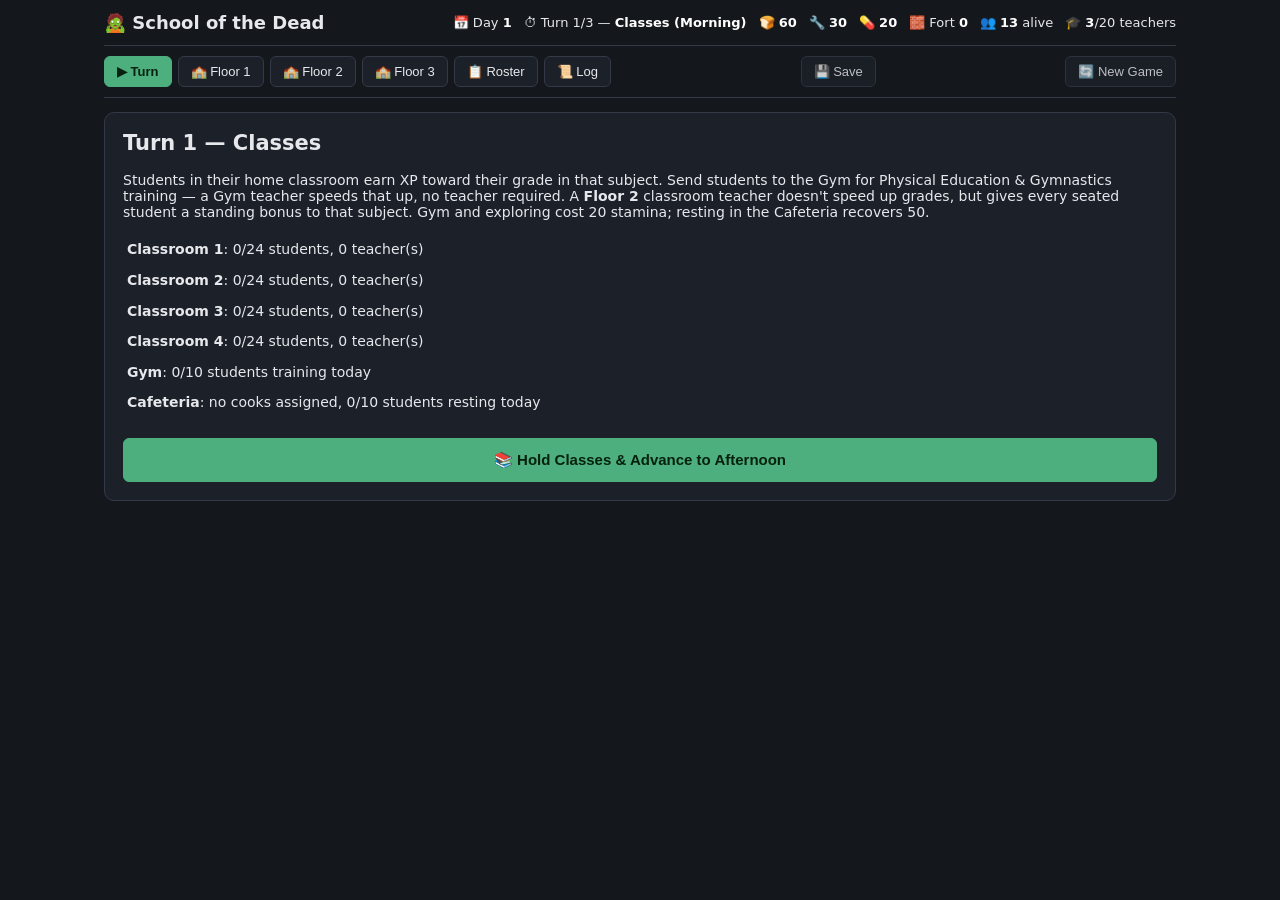
==== index.html @ ea0caf7f "Initial save point: School of the Dead browser management sim Full feature set as of this session: l" ====
<!doctype html>
<html lang="en">
<head>
<meta charset="UTF-8" />
<meta name="viewport" content="width=device-width, initial-scale=1.0" />
<title>School of the Dead</title>
<link rel="stylesheet" href="style.css" />
</head>
<body>
<div id="app"></div>
<script type="module" src="js/main.js"></script>
</body>
</html>
---- style.css ----
:root {
  --bg: #14171c;
  --panel: #1c2028;
  --panel-2: #232833;
  --border: #333947;
  --text: #e6e8ec;
  --muted: #8a90a0;
  --accent: #4caf7d;
  --accent-2: #d9534f;
  --warn: #e0a536;
  color-scheme: dark;
}

* { box-sizing: border-box; }

body {
  margin: 0;
  background: var(--bg);
  color: var(--text);
  font-family: "Segoe UI", system-ui, -apple-system, sans-serif;
  font-size: 14px;
  padding-bottom: 40px;
}

#app {
  max-width: 1100px;
  margin: 0 auto;
  padding: 0 14px;
}

.topbar {
  display: flex;
  flex-wrap: wrap;
  align-items: center;
  justify-content: space-between;
  gap: 8px;
  padding: 12px 0;
  border-bottom: 1px solid var(--border);
}
.tb-title { font-size: 18px; font-weight: 700; }
.tb-stats { display: flex; flex-wrap: wrap; gap: 12px; font-size: 13px; }
.tb-item b { color: #fff; }

.tabs {
  display: flex;
  flex-wrap: wrap;
  gap: 6px;
  padding: 10px 0;
  border-bottom: 1px solid var(--border);
  margin-bottom: 14px;
}
.tab-btn {
  background: var(--panel);
  border: 1px solid var(--border);
  color: var(--text);
  padding: 7px 12px;
  border-radius: 6px;
  cursor: pointer;
  font-size: 13px;
}
.tab-btn:hover { background: var(--panel-2); }
.tab-btn.active { background: var(--accent); color: #06210f; border-color: var(--accent); font-weight: 600; }
.tab-btn-ghost { margin-left: auto; opacity: 0.8; }

.subtabs { display: flex; flex-wrap: wrap; gap: 5px; margin: 4px 0 12px; }
.subtab-btn {
  background: var(--panel-2);
  border: 1px solid var(--border);
  color: var(--muted);
  padding: 5px 11px;
  border-radius: 999px;
  cursor: pointer;
  font-size: 12px;
}
.subtab-btn:hover { color: var(--text); }
.subtab-btn.active { background: var(--accent); color: #06210f; border-color: var(--accent); font-weight: 600; }

.card {
  background: var(--panel);
  border: 1px solid var(--border);
  border-radius: 10px;
  padding: 18px;
  margin-bottom: 16px;
}
.card h2 { margin-top: 0; }

.subcard {
  background: var(--panel-2);
  border: 1px solid var(--border);
  border-radius: 8px;
  padding: 14px;
  margin: 12px 0;
}
.subcard h3 { margin-top: 0; }

.muted { color: var(--muted); font-size: 12.5px; }

.btn {
  background: var(--panel-2);
  border: 1px solid var(--border);
  color: var(--text);
  padding: 6px 12px;
  border-radius: 6px;
  cursor: pointer;
  font-size: 13px;
}
.btn:hover { border-color: var(--accent); }
.btn:disabled { opacity: 0.4; cursor: not-allowed; }
.btn-primary { background: var(--accent); color: #06210f; border-color: var(--accent); font-weight: 600; }
.btn-danger { background: transparent; border-color: var(--accent-2); color: var(--accent-2); }
.btn-sm { padding: 3px 8px; font-size: 12px; }
.btn-big { padding: 12px 20px; font-size: 15px; width: 100%; margin-top: 10px; }
.btn-x {
  background: none;
  border: none;
  color: var(--accent-2);
  cursor: pointer;
  font-size: 12px;
  padding: 0 4px;
}

select, input[type="text"] {
  background: var(--panel);
  color: var(--text);
  border: 1px solid var(--border);
  border-radius: 5px;
  padding: 5px 6px;
  font-size: 13px;
  max-width: 100%;
}

.summary-list { line-height: 1.9; padding-left: 4px; list-style: none; margin: 10px 0; }
.summary-list li { padding: 2px 0; }

.field-label { display: block; margin: 10px 0 4px; font-size: 12.5px; color: var(--muted); }
.field-label select { display: block; width: 100%; margin-top: 4px; }

.check-list { display: flex; flex-direction: column; gap: 4px; margin-top: 8px; max-height: 260px; overflow-y: auto; }
.check-row { display: flex; align-items: center; gap: 6px; font-size: 13px; padding: 2px 0; cursor: pointer; }

details summary { cursor: pointer; color: var(--accent); margin-top: 8px; }

.floor-grid, .floor1-grid { display: grid; grid-template-columns: 1fr 1fr 1fr; gap: 12px; }
.floor3-grid { display: grid; grid-template-columns: 1fr 1fr 1fr; gap: 12px; margin-top: 10px; }
.floor2-grid { display: grid; grid-template-columns: 1fr 1fr; gap: 14px; }

@media (max-width: 800px) {
  .floor-grid, .floor1-grid, .floor3-grid, .floor2-grid { grid-template-columns: 1fr; }
}

.room {
  background: var(--panel-2);
  border: 1px solid var(--border);
  border-radius: 8px;
  padding: 12px;
}
.room h3 { margin-top: 0; }

.mini-label { font-size: 11.5px; text-transform: uppercase; letter-spacing: 0.04em; color: var(--muted); margin: 10px 0 4px; }

.assign-list { list-style: none; padding: 0; margin: 4px 0; }
.assign-list li { display: flex; justify-content: space-between; align-items: center; padding: 3px 0; font-size: 13px; }

.seat-grid { display: flex; flex-direction: column; gap: 5px; margin-top: 6px; }
.seat-row { display: flex; gap: 10px; }
.desk { display: flex; gap: 2px; background: #10131a; border-radius: 5px; padding: 3px; flex: 1; }
.seat { flex: 1; min-width: 0; border-radius: 4px; padding: 4px; font-size: 11.5px; text-align: center; }
.seat-empty { background: #191d25; }
.seat-empty select { width: 100%; font-size: 11px; padding: 2px; }
.seat-occ { background: #26314a; display: flex; align-items: center; justify-content: space-between; gap: 2px; }
.seat-couple { background: #4a2a3a; }
.seat-name { overflow: hidden; text-overflow: ellipsis; white-space: nowrap; }

.stat-chips { display: flex; flex-wrap: wrap; gap: 4px; margin-top: 4px; }
.chip {
  background: #10131a;
  border: 1px solid var(--border);
  border-radius: 4px;
  padding: 1px 6px;
  font-size: 11px;
  color: var(--muted);
}
.chip.chip-specialty { border-color: #f4c430; color: #f4c430; font-weight: 600; }

.tag { border-radius: 4px; padding: 1px 6px; font-size: 11px; }
.tag-ok { background: #163527; color: #6fdc9e; }
.tag-injured { background: #3d2f14; color: var(--warn); }
.tag-dead { background: #3a1a1a; color: var(--accent-2); }

.hpbar { position: relative; background: #10131a; border-radius: 4px; width: 90px; height: 15px; overflow: hidden; }
.hpfill { height: 100%; }
.hp-high { background: var(--accent); }
.hp-mid { background: var(--warn); }
.hp-low { background: var(--accent-2); }
.hpbar span { position: absolute; inset: 0; font-size: 10px; display: flex; align-items: center; justify-content: center; color: #fff; text-shadow: 0 0 2px #000; }

.staminabar { width: 78px; height: 13px; display: inline-block; vertical-align: middle; }
.stamina-ok { background: #3fa7d6; }
.stamina-low { background: var(--warn); }
.stamina-empty { background: var(--accent-2); }

.upgrade-maxed { font-size: 11px; display: inline-block; margin-top: 6px; }
.btn-upgrade { display: inline-block; margin-top: 6px; margin-bottom: 4px; }
.check-row-disabled { opacity: 0.55; }

.table-wrap { overflow-x: auto; }
.roster-table { width: 100%; border-collapse: collapse; font-size: 13px; }
.roster-table th, .roster-table td { padding: 6px 8px; border-bottom: 1px solid var(--border); text-align: left; vertical-align: middle; }
.roster-table th { color: var(--muted); font-weight: 600; font-size: 11.5px; text-transform: uppercase; }
.row-dead { opacity: 0.5; }

.roster-name { display: inline-flex; align-items: center; gap: 8px; }
.mini-portrait {
  display: inline-flex;
  width: 24px;
  height: 27px;
  flex-shrink: 0;
  border-radius: 4px;
  overflow: hidden;
  background: #10131a;
  border: 1px solid var(--border);
}
.mini-portrait svg { display: block; }
.mini-portrait.cc-dead { filter: grayscale(1); opacity: 0.6; }

.recruit-list { display: grid; grid-template-columns: 1fr 1fr; gap: 10px; }
.recruit-card { margin: 0; }
.row-actions { display: flex; gap: 6px; margin-top: 8px; }

.log-list { list-style: none; padding: 0; margin: 0; max-height: 70vh; overflow-y: auto; }
.log-list li { padding: 5px 0; border-bottom: 1px solid var(--border); font-size: 13px; }
.log-tag { color: var(--muted); font-size: 11px; margin-right: 6px; }

#flash {
  position: fixed;
  bottom: 16px;
  left: 50%;
  transform: translateX(-50%) translateY(20px);
  background: var(--accent);
  color: #06210f;
  padding: 8px 16px;
  border-radius: 6px;
  font-weight: 600;
  opacity: 0;
  transition: opacity 0.2s, transform 0.2s;
  pointer-events: none;
}
#flash.show { opacity: 1; transform: translateX(-50%) translateY(0); }

.unit-link { cursor: pointer; }
.unit-link:hover { text-decoration: underline; color: #fff; }

.modal-overlay {
  position: fixed;
  inset: 0;
  background: rgba(0, 0, 0, 0.65);
  display: flex;
  align-items: center;
  justify-content: center;
  z-index: 1000;
  padding: 16px;
}

.char-card {
  position: relative;
  background: var(--panel);
  border: 1px solid var(--border);
  border-radius: 12px;
  padding: 22px;
  width: 100%;
  max-width: 560px;
  max-height: 90vh;
  overflow-y: auto;
  display: flex;
  gap: 20px;
}
@media (max-width: 560px) {
  .char-card { flex-direction: column; align-items: center; text-align: center; }
}

.cc-close {
  position: absolute;
  top: 10px;
  right: 10px;
  background: none;
  border: none;
  color: var(--muted);
  font-size: 16px;
  cursor: pointer;
  line-height: 1;
  padding: 4px;
}
.cc-close:hover { color: var(--accent-2); }

.cc-left {
  flex-shrink: 0;
  width: 150px;
  display: flex;
  flex-direction: column;
  align-items: center;
  gap: 6px;
}
.cc-sprite-wrap {
  position: relative;
  background: #10131a;
  border: 1px solid var(--border);
  border-radius: 8px;
  padding: 10px;
  display: flex;
  align-items: center;
  justify-content: center;
}
.cc-sprite-wrap.cc-dead { filter: grayscale(1); opacity: 0.65; }
.cc-reroll-btn {
  position: absolute;
  top: 4px;
  right: 4px;
  width: 22px;
  height: 22px;
  padding: 0;
  display: flex;
  align-items: center;
  justify-content: center;
  background: var(--panel-2);
  border: 1px solid var(--border);
  border-radius: 5px;
  color: var(--text);
  font-size: 12px;
  cursor: pointer;
  line-height: 1;
}
.cc-reroll-btn:hover { background: var(--accent); border-color: var(--accent); }
.cc-rename-btn {
  position: absolute;
  bottom: 4px;
  right: 4px;
  width: 22px;
  height: 22px;
  padding: 0;
  display: flex;
  align-items: center;
  justify-content: center;
  background: var(--panel-2);
  border: 1px solid var(--border);
  border-radius: 5px;
  color: var(--text);
  font-size: 11px;
  cursor: pointer;
  line-height: 1;
}
.cc-rename-btn:hover { background: var(--accent); border-color: var(--accent); }
.cc-name { font-size: 15px; font-weight: 700; margin-top: 4px; overflow-wrap: anywhere; }
.cc-role-row { display: flex; align-items: center; gap: 6px; }
.cc-role-tag { font-size: 12px; color: var(--muted); }
.cc-couple { font-size: 11.5px; color: #e08fc0; }

.cc-skillpoints {
  font-size: 11px;
  color: var(--muted);
  background: var(--panel-2);
  border: 1px solid var(--border);
  border-radius: 999px;
  padding: 3px 10px;
  margin-top: 2px;
}
.cc-skillpoints.has-points {
  color: #06210f;
  background: var(--accent);
  border-color: var(--accent);
  font-weight: 700;
  box-shadow: 0 0 0 3px rgba(76, 175, 125, 0.25);
}

.cc-traits { display: flex; flex-wrap: wrap; gap: 4px; justify-content: center; margin-top: 4px; }
.trait-pill {
  background: var(--panel-2);
  border: 1px solid var(--border);
  border-radius: 999px;
  padding: 2px 8px;
  font-size: 11px;
  cursor: default;
  white-space: nowrap;
}

.cc-right { flex: 1; min-width: 0; display: flex; flex-direction: column; gap: 10px; }
.cc-top-stats { display: flex; flex-wrap: wrap; gap: 16px; }
.cc-stat-box { display: flex; flex-direction: column; gap: 3px; }
.cc-label { font-size: 10.5px; text-transform: uppercase; letter-spacing: 0.04em; color: var(--muted); }
.cc-value { font-size: 15px; font-weight: 700; }
.cc-occupation { font-size: 13px; white-space: nowrap; }
.cc-hp-box .hpbar { width: 110px; }

.cc-section-label { font-size: 11px; text-transform: uppercase; letter-spacing: 0.04em; color: var(--muted); margin-top: 4px; border-top: 1px solid var(--border); padding-top: 8px; }
.cc-talents-label { border-top: none; padding-top: 0; margin-top: 2px; text-align: center; }

.cc-tabs { display: flex; flex-wrap: wrap; gap: 4px; }
.cc-tab-btn {
  background: var(--panel-2);
  border: 1px solid var(--border);
  color: var(--muted);
  padding: 5px 10px;
  border-radius: 6px;
  cursor: pointer;
  font-size: 12px;
}
.cc-tab-btn:hover { color: var(--text); }
.cc-tab-btn.active { background: var(--accent); color: #06210f; border-color: var(--accent); font-weight: 600; }

/* Inventory tab */
.inv-list { display: flex; flex-direction: column; gap: 6px; }
.inv-slot { display: flex; align-items: center; gap: 8px; font-size: 12.5px; }
.inv-slot-label { width: 84px; flex-shrink: 0; color: var(--muted); font-size: 11.5px; }
.inv-slot select { flex: 1; min-width: 0; }
.inv-item { flex: 1; min-width: 0; display: flex; align-items: center; gap: 6px; background: var(--panel-2); border: 1px solid var(--border); border-radius: 6px; padding: 4px 8px; }
.inv-item-icon { font-size: 15px; }
.inv-item-name { flex: 1; min-width: 0; overflow: hidden; text-overflow: ellipsis; white-space: nowrap; }
.inv-item-bonus { color: var(--accent); font-size: 11px; white-space: nowrap; }
.inv-total { font-size: 12px; color: var(--muted); margin-top: 4px; }
.inv-total b { color: var(--text); }

/* Skills tab */
.skill-points-badge { float: right; text-transform: none; letter-spacing: 0; font-size: 11.5px; color: var(--accent); font-weight: 600; }
.skills-list { display: flex; flex-direction: column; gap: 10px; }
.skill-row { display: flex; flex-direction: column; gap: 4px; }
.skill-subject { font-size: 12.5px; }
.skill-nodes { display: flex; flex-wrap: nowrap; gap: 4px; }
.skill-node {
  font-family: inherit;
  appearance: none;
  margin: 0;
  display: flex;
  flex-direction: column;
  align-items: center;
  gap: 1px;
  flex: 1 1 0;
  min-width: 0;
  padding: 5px 2px;
  border-radius: 8px;
  border: 1px solid var(--border);
  background: #10131a;
  color: var(--muted);
  text-align: center;
  line-height: 1.15;
}
.skill-node-tier { font-size: 9px; opacity: 0.85; }
.skill-node-name { font-size: 9px; white-space: normal; word-break: break-word; }
.skill-node.skill-locked { cursor: not-allowed; opacity: 0.6; }
.skill-node.skill-hidden {
  cursor: help;
  opacity: 0.7;
  border-style: dashed;
  justify-content: center;
  font-size: 11px;
}
.skill-node.skill-owned { background: var(--panel-2); border-color: currentColor; color: var(--text); font-weight: 600; cursor: default; }
.skill-node.skill-buyable { background: #16321f; border-color: var(--accent); color: var(--text); cursor: pointer; }
.skill-node.skill-buyable:hover { background: var(--accent); color: #06210f; }
.skill-node:disabled { pointer-events: none; }

/* Social tab */
.social-section { margin-bottom: 2px; }
.social-row { font-size: 13px; padding: 3px 0; }

.grade-list { display: flex; flex-direction: column; gap: 6px; overflow-x: auto; }
.grade-letter-S { color: #f4c430; }
.grade-letter-A { color: #4caf7d; }
.grade-letter-B { color: #3fa7d6; }
.grade-letter-C { color: var(--text); }
.grade-letter-D { color: var(--warn); }
.grade-letter-F { color: var(--accent-2); }
.cc-grade-note { margin-top: 2px; }

/* Fixed-width "columns" for the grade rows: name 20ch, letter 3ch, stat 10ch, bar fills the rest. */
.grade-row-v2 {
  display: flex;
  align-items: center;
  font-family: "Courier New", Consolas, monospace;
  font-size: 12px;
  white-space: nowrap;
  min-width: 0;
}
.gr-col.gr-name {
  flex: 0 0 20ch;
  overflow: hidden;
  text-overflow: ellipsis;
}
.gr-col.gr-letter {
  flex: 0 0 3ch;
  text-align: center;
  font-weight: 700;
}
.gr-col.gr-stat {
  flex: 0 0 10ch;
  overflow: hidden;
  text-overflow: ellipsis;
  color: var(--muted);
  font-variant-numeric: tabular-nums;
}
.gr-stat.gr-stat-bonus { color: var(--accent); font-weight: 700; cursor: help; }
.gr-sep { color: var(--border); padding: 0 5px; flex-shrink: 0; }
.gr-bar {
  flex: 1 1 40px;
  min-width: 40px;
  height: 8px;
  background: #10131a;
  border-radius: 4px;
  overflow: hidden;
}
.gr-bar-fill { height: 100%; background: var(--accent); }
.grade-row-v2-teacher .gr-teacher-bonus { color: var(--muted); font-variant-numeric: tabular-nums; }
.grade-row-v2-teacher .gr-teacher-bonus b { color: var(--text); }
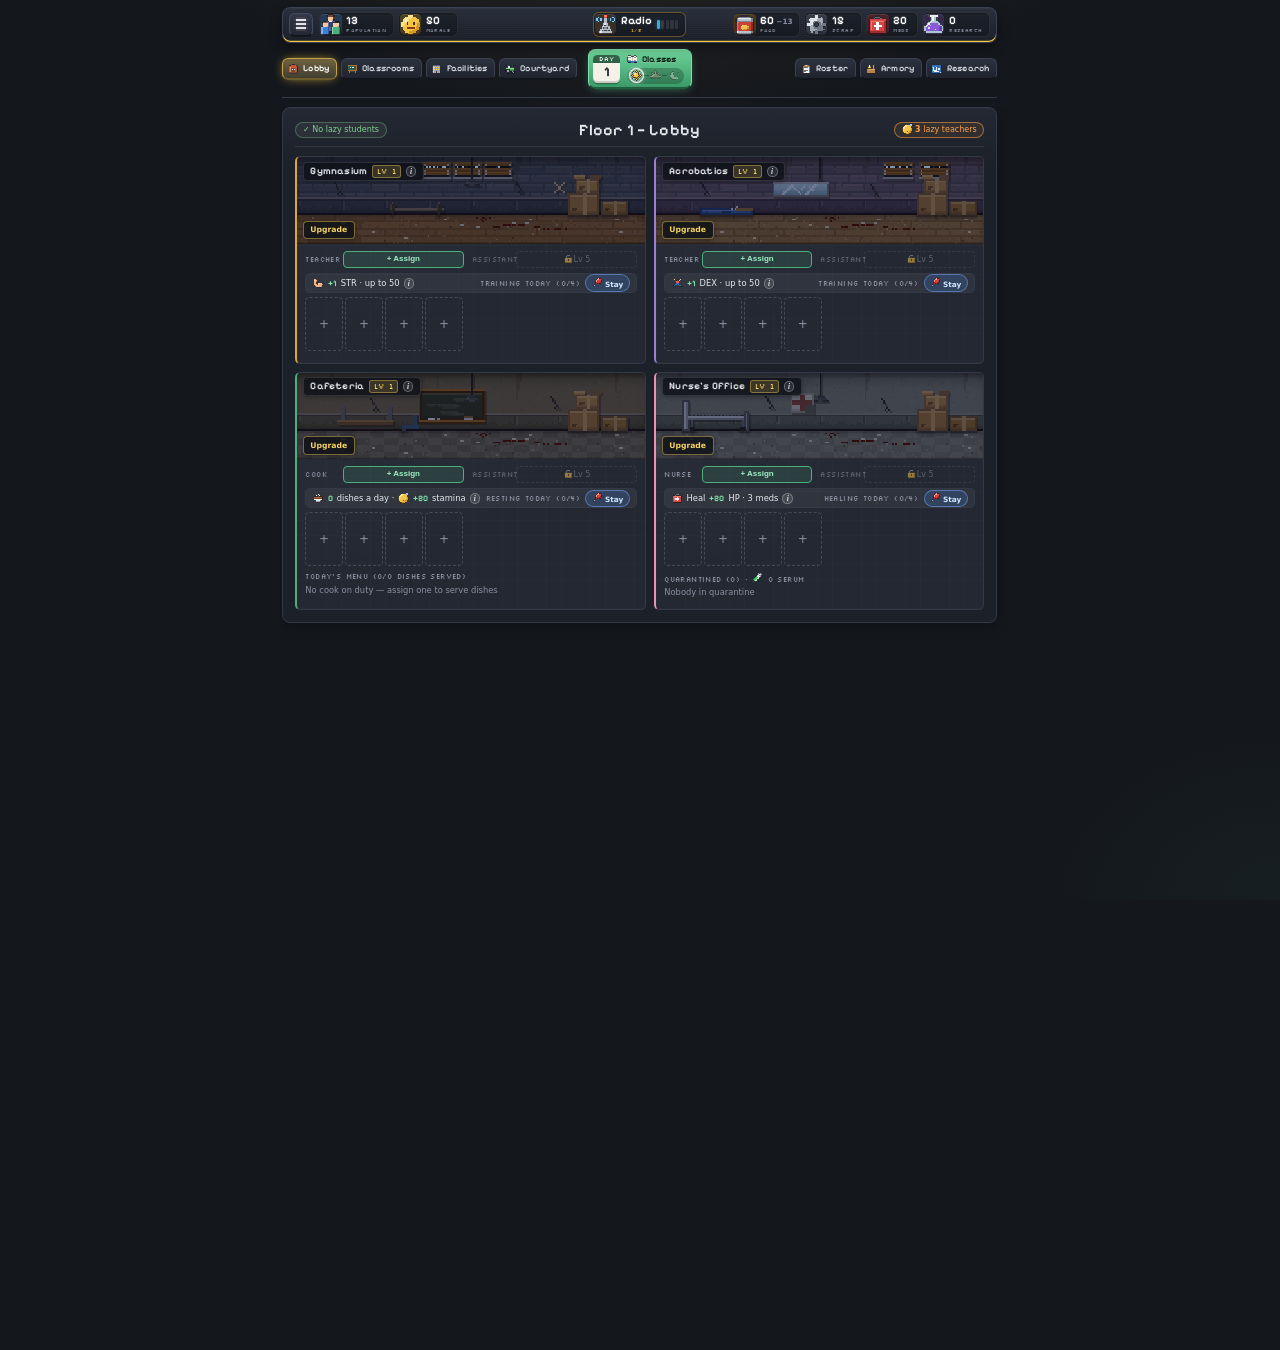
==== commit 40d872ff: "The game gets a pixel voice: Pixelify Sans (Google Fonts) for everything the eye lands on first — he" ====
--- a/index.html
+++ b/index.html
@@ -4,6 +4,9 @@
 <meta charset="UTF-8" />
 <meta name="viewport" content="width=device-width, initial-scale=1.0" />
 <title>School of the Dead</title>
+<link rel="preconnect" href="https://fonts.googleapis.com" />
+<link rel="preconnect" href="https://fonts.gstatic.com" crossorigin />
+<link rel="stylesheet" href="https://fonts.googleapis.com/css2?family=Pixelify+Sans:wght@400..700&family=Silkscreen:wght@400;700&display=swap" />
 <link rel="stylesheet" href="style.css" />
 </head>
 <body>
--- a/style.css
+++ b/style.css
@@ -8,59 +8,402 @@
   --accent: #4caf7d;
   --accent-2: #d9534f;
   --warn: #e0a536;
+  /* Every bar in the game is one of three: HP (green), stamina (yellow), or anything else —
+     progress, growth, how full a room is (blue). The "lose" stripes show what a bar would drop by. */
+  --bar-hp: #4caf7d;
+  --bar-hp-hi: #6bd6a0;
+  --bar-stamina: #e0c341;
+  --bar-stamina-hi: #f4d86a;
+  --bar-other: #3fa7d6;
+  --bar-other-hi: #63bde0;
+  --bar-hp-lose: repeating-linear-gradient(45deg, rgba(76, 175, 125, 0.55) 0 3px, rgba(76, 175, 125, 0.18) 3px 6px);
+  --bar-stamina-lose: repeating-linear-gradient(45deg, rgba(224, 195, 65, 0.55) 0 3px, rgba(224, 195, 65, 0.18) 3px 6px);
   color-scheme: dark;
 }
 
 * { box-sizing: border-box; }
+
+::-webkit-scrollbar { width: 11px; height: 11px; }
+::-webkit-scrollbar-track { background: var(--bg); }
+::-webkit-scrollbar-thumb { background: var(--panel-2); border: 2px solid var(--bg); border-radius: 999px; }
+::-webkit-scrollbar-thumb:hover { background: var(--accent); }
 
 body {
   margin: 0;
-  background: var(--bg);
+  /* PC only: never narrower than the game's column — a very large UI Size in a small window
+     scrolls sideways rather than squeezing the layout. */
+  min-width: 1128px;
+  --turn-accent: #f4c542;
+  --sky-glow: rgba(255, 196, 120, 0.1);
+  --sky-low: rgba(76, 175, 125, 0.05);
+  background-color: var(--bg);
+  background-image:
+    radial-gradient(ellipse 1100px 520px at 50% -12%, var(--sky-glow) 0%, transparent 65%),
+    radial-gradient(ellipse 700px 500px at 100% 100%, var(--sky-low) 0%, transparent 55%);
+  background-attachment: fixed;
   color: var(--text);
   font-family: "Segoe UI", system-ui, -apple-system, sans-serif;
   font-size: 14px;
-  padding-bottom: 40px;
-}
-
+  transition: background-color 0.8s ease;
+}
+
+/* Time of day follows the turn (set on <body> by main.js): a warm morning for classes, a golden
+   afternoon while teams are out, and a deep blue starry night for the watch. */
+body[data-turn="2"] {
+  --turn-accent: #f08a3a;
+  --sky-glow: rgba(240, 138, 58, 0.16);
+  --sky-low: rgba(160, 61, 92, 0.08);
+  background-color: #17151a;
+}
+body[data-turn="3"] {
+  --turn-accent: #7d95e8;
+  --sky-glow: rgba(90, 115, 200, 0.18);
+  --sky-low: rgba(60, 40, 120, 0.1);
+  background-color: #0c0f1a;
+}
+body[data-turn="over"] { --turn-accent: #d64545; --sky-glow: rgba(214, 69, 69, 0.14); --sky-low: transparent; background-color: #150e10; }
+body[data-turn="victory"] { --turn-accent: #f4c542; --sky-glow: rgba(244, 197, 66, 0.2); --sky-low: rgba(255, 150, 90, 0.08); }
+
+/* Two star layers with different tile sizes so the pattern doesn't read as a grid. */
+body::before, body::after {
+  content: "";
+  position: fixed;
+  inset: 0;
+  pointer-events: none;
+  opacity: 0;
+  transition: opacity 1.2s ease;
+}
+body::before {
+  background-image:
+    radial-gradient(1.2px 1.2px at 22px 34px, #fff 60%, transparent 100%),
+    radial-gradient(1px 1px at 131px 88px, #dfe6ff 60%, transparent 100%),
+    radial-gradient(1.5px 1.5px at 208px 21px, #fff 60%, transparent 100%),
+    radial-gradient(1px 1px at 77px 170px, #fff 60%, transparent 100%),
+    radial-gradient(1.2px 1.2px at 180px 214px, #cfd8ff 60%, transparent 100%),
+    radial-gradient(1px 1px at 245px 140px, #fff 60%, transparent 100%);
+  background-size: 260px 260px;
+}
+body::after {
+  background-image:
+    radial-gradient(1px 1px at 60px 110px, #fff 60%, transparent 100%),
+    radial-gradient(1.4px 1.4px at 290px 60px, #fff6d8 60%, transparent 100%),
+    radial-gradient(1px 1px at 190px 300px, #fff 60%, transparent 100%),
+    radial-gradient(1.2px 1.2px at 330px 250px, #dfe6ff 60%, transparent 100%);
+  background-size: 370px 370px;
+}
+body[data-turn="3"]::before { opacity: 0.55; animation: twinkle 3.8s ease-in-out infinite alternate; }
+body[data-turn="3"]::after { opacity: 0.45; animation: twinkle 5.3s ease-in-out -2s infinite alternate; }
+@keyframes twinkle {
+  from { opacity: 0.2; }
+  to { opacity: 0.6; }
+}
+
+/* A frame as tall as the window (see applyUiScale in graphics.js): the HUD and tab bar stay put
+   and only the content area below them scrolls. */
 #app {
+  position: relative;
+  z-index: 1;
+  display: flex;
+  flex-direction: column;
+  box-sizing: border-box;
+  height: var(--frame-h, 100vh);
   max-width: 1100px;
-  margin: 0 auto;
+  margin: 0 auto; /* anchored to the top, centred sideways */
   padding: 0 14px;
-}
-
-.topbar {
+  container-type: inline-size;
+  container-name: app;
+}
+
+/* ===== Top HUD =====
+   A framed panel in three columns — menu + school stats on the left, the evacuation countdown
+   dead centre, supplies on the right. Its bottom edge glows in the time-of-day colour. (The day
+   and phase live on the turn button below.) */
+.hud {
+  position: relative;
+  display: grid;
+  grid-template-columns: 1fr auto 1fr;
+  align-items: center;
+  gap: 10px;
+  margin-top: 10px;
+  padding: 7px 9px;
+  border-radius: 12px;
+  background:
+    repeating-linear-gradient(0deg, rgba(255, 255, 255, 0.018) 0 1px, transparent 1px 3px),
+    linear-gradient(180deg, #272d3a, #1a1e27);
+  border: 1px solid #3a4153;
+  box-shadow:
+    inset 0 1px 0 rgba(255, 255, 255, 0.06),
+    inset 0 -2px 0 var(--turn-accent),
+    0 6px 18px rgba(0, 0, 0, 0.35);
+}
+.hud-left, .hud-right { display: flex; align-items: center; gap: 8px; min-width: 0; }
+.hud-right { justify-content: flex-end; }
+.hud-center { display: flex; align-items: center; justify-content: center; gap: 8px; }
+.hud-group { display: flex; flex-wrap: wrap; align-items: center; gap: 6px; }
+.hud-right .hud-group { justify-content: flex-end; }
+
+.tb-item { position: relative; }
+.hud-stat {
+  display: inline-flex;
+  align-items: center;
+  gap: 7px;
+  padding: 1px 10px 1px 1px; /* the 32px icon tile + 1px + border = the 36px menu button */
+  border-radius: 9px;
+  background: rgba(0, 0, 0, 0.24);
+  border: 1px solid rgba(255, 255, 255, 0.07);
+  box-shadow: inset 0 1px 3px rgba(0, 0, 0, 0.35);
+  color: var(--text);
+  font: inherit;
+  cursor: help;
+}
+.hud-icon {
+  display: grid;
+  place-items: center;
+  width: 32px; /* HUD icons are 16x16 shown at exactly 2x */
+  height: 32px;
+  border-radius: 7px;
+  background: var(--tile, #2d3442);
+  box-shadow: inset 0 1px 0 rgba(255, 255, 255, 0.14), inset 0 -2px 0 rgba(0, 0, 0, 0.35);
+}
+.hud-icon .px-icon { filter: drop-shadow(0 1px 0 rgba(0, 0, 0, 0.45)); }
+.hud-val { display: flex; flex-direction: column; justify-content: center; line-height: 1.05; }
+.hud-num { display: inline-flex; align-items: baseline; gap: 3px; }
+.hud-val b { color: #fff; font-size: 15px; font-weight: 800; font-variant-numeric: tabular-nums; display: inline-block; }
+.hud-val small { margin-top: 2px; color: var(--muted); font-size: 9px; font-weight: 700; text-transform: uppercase; letter-spacing: 0.7px; }
+.tb-sub { color: var(--muted); font-size: 11px; font-weight: 600; }
+.hud-stat.tb-warn { border-color: rgba(214, 69, 69, 0.65); background: rgba(214, 69, 69, 0.14); }
+.tb-warn b, .tb-warn .tb-sub { color: #ff8a80; }
+.tb-pulse b { animation: tb-pulse-scale 0.4s ease-out; }
+/* Today's meal buffs: little gold badges on the Food counter. */
+.hud-buffs { display: inline-flex; gap: 3px; margin-left: 2px; }
+.tb-buff {
+  display: inline-flex;
+  align-items: center;
+  justify-content: center;
+  width: 20px;
+  height: 20px;
+  border-radius: 5px;
+  background: rgba(244, 196, 48, 0.16);
+  border: 1px solid rgba(244, 196, 48, 0.55);
+  font-size: 11px;
+  cursor: help;
+}
+/* Situational counters (infected, serum) stay compact: icon + number, the tooltip says what. */
+.hud-compact .hud-val small { display: none; }
+/* When those extras are showing, the stat labels make room for them. */
+.hud-tight .hud-stat:not(.hud-rescue) .hud-val small { display: none; }
+.hud-tight .hud-stat:not(.hud-rescue) { padding-right: 8px; }
+.hud-compact { padding-right: 8px; }
+
+@keyframes tb-pulse-scale {
+  0% { transform: scale(1); }
+  40% { transform: scale(1.45); }
+  100% { transform: scale(1); }
+}
+
+.floaty {
+  position: absolute;
+  left: 50%;
+  bottom: 100%;
+  transform: translateX(-50%);
+  font-size: 12px;
+  font-weight: 700;
+  white-space: nowrap;
+  pointer-events: none;
+  animation: floaty-rise 1.3s ease-out forwards;
+}
+.floaty-pos { color: #4caf7d; }
+.floaty-neg { color: #d64545; }
+
+@keyframes floaty-rise {
+  0% { opacity: 0; transform: translateX(-50%) translateY(0); }
+  15% { opacity: 1; transform: translateX(-50%) translateY(-4px); }
+  100% { opacity: 0; transform: translateX(-50%) translateY(-22px); }
+}
+
+.px-icon { display: block; flex: none; }
+/* A resource's pixel icon inline in text (ui.js ri()). */
+.ri { display: inline-flex; vertical-align: -0.15em; }
+.ri .px-icon { filter: drop-shadow(0 1px 0 rgba(0, 0, 0, 0.35)); }
+/* 16px, or 32px once the text is big enough — a 16x16 icon only at whole-number scales */
+.ri-em .px-icon { width: 16px; height: 16px; width: max(16px, round(down, 1.3em, 16px)); height: max(16px, round(down, 1.3em, 16px)); }
+
+/* Evacuation countdown, with a pip per antenna stage repaired. */
+.hud-rescue { cursor: pointer; border-color: rgba(224, 165, 54, 0.4); transition: background 0.12s, transform 0.12s; }
+.hud-rescue:hover { background: rgba(224, 165, 54, 0.14); transform: translateY(-1px); }
+.hud-rescue .hud-val small { color: var(--warn); }
+.hud-rescue-ready { border-color: rgba(76, 175, 125, 0.6); }
+.hud-rescue-ready .hud-val small { color: var(--accent); }
+.hud-rescue-bars { display: flex; gap: 2px; }
+.hud-rescue-bars i { width: 5px; height: 14px; border-radius: 2px; background: rgba(255, 255, 255, 0.1); }
+.hud-rescue-bars i.on { background: var(--bar-other); box-shadow: 0 0 6px -1px var(--bar-other); }
+.hud-rescue-ready .hud-rescue-bars i.on { background: var(--bar-other-hi); box-shadow: 0 0 8px 0 var(--bar-other-hi); }
+
+.hud-menu {
+  display: grid;
+  place-items: center;
+  box-sizing: border-box;
+  margin: 0; /* the global summary style adds a top margin */
+  width: 36px;
+  height: 36px;
+  border-radius: 9px;
+  background: linear-gradient(180deg, #313849, #232833);
+  border: 1px solid #434b5f;
+  border-bottom: 3px solid #12151b;
+  cursor: pointer;
+  list-style: none;
+  user-select: none;
+  transition: transform 0.1s, background 0.12s;
+}
+.hud-menu:hover { background: linear-gradient(180deg, #3a4256, #2a303d); transform: translateY(-1px); }
+.menu-dropdown[open] .hud-menu { border-color: var(--turn-accent); }
+
+
+/* ===== Tab bar =====
+   Chunky pixel-game buttons; the active one lights up in the time-of-day colour. Same 3-column
+   grid as the HUD, so the turn button sits at the true centre whatever is on either side. */
+.nav {
+  display: grid;
+  grid-template-columns: 1fr auto 1fr;
+  align-items: center;
+  gap: 8px;
+  padding: 10px 0 12px;
+  margin-bottom: 12px;
+  border-bottom: 1px solid var(--border);
+}
+.nav-left, .nav-right { display: flex; flex-wrap: wrap; align-items: center; gap: 6px; }
+.nav-right { justify-content: flex-end; }
+.nav-center { display: flex; justify-content: center; }
+.nav-btn {
+  display: inline-flex;
+  align-items: center;
+  gap: 7px;
+  padding: 6px 12px 5px 8px;
+  border-radius: 9px;
+  background: linear-gradient(180deg, #2b313e, #1f242e);
+  border: 1px solid #3b4254;
+  border-bottom: 3px solid #12151b;
+  color: #d4d8e0;
+  font-family: inherit;
+  font-size: 13px;
+  font-weight: 700;
+  cursor: pointer;
+  transition: transform 0.1s ease, background 0.12s ease, border-color 0.12s ease, box-shadow 0.12s ease, color 0.12s ease;
+}
+.nav-btn .px-icon { filter: drop-shadow(0 1px 0 rgba(0, 0, 0, 0.5)); }
+.nav-btn:hover { background: linear-gradient(180deg, #333a4a, #252b37); color: #fff; transform: translateY(-1px); }
+.nav-btn:active { transform: translateY(1px); border-bottom-width: 2px; }
+.nav-btn.active {
+  color: #fff;
+  background: linear-gradient(180deg, color-mix(in srgb, var(--turn-accent) 34%, #2b313e), color-mix(in srgb, var(--turn-accent) 16%, #1f242e));
+  border-color: color-mix(in srgb, var(--turn-accent) 75%, #3b4254);
+  border-bottom-color: color-mix(in srgb, var(--turn-accent) 40%, #12151b);
+  box-shadow: 0 0 16px -5px var(--turn-accent);
+}
+
+/* The turn button: bigger, in the colour of the time of day, and it presses in. It's also the
+   clock — a tear-off day card, then the turn's name over the sun → dusk → moon track. */
+.nav-turn {
+  gap: 10px;
+  padding: 5px 18px 5px 5px;
+  border-radius: 11px;
+  font-size: 15px;
+  font-weight: 800;
+  letter-spacing: 0.2px;
+  color: #06210f;
+  background: linear-gradient(180deg, #6fd39b, #3a9a68);
+  border: 1px solid #7fe0a8;
+  border-bottom: 4px solid #1f5c3d;
+  box-shadow: 0 4px 14px -4px rgba(76, 175, 125, 0.6);
+  text-shadow: 0 1px 0 rgba(255, 255, 255, 0.25);
+}
+.nav-turn:hover { color: #06210f; background: linear-gradient(180deg, #86e0ad, #45ab76); }
+.nav-turn:active { border-bottom-width: 2px; transform: translateY(2px); }
+.nav-turn.active {
+  color: #06210f;
+  background: linear-gradient(180deg, #86e0ad, #45ab76);
+  border-color: #9df0c0;
+  border-bottom-color: #1f5c3d;
+  box-shadow: 0 0 0 2px rgba(127, 224, 168, 0.25), 0 4px 18px -4px rgba(76, 175, 125, 0.8);
+}
+.nav-turn .px-icon { filter: drop-shadow(0 1px 0 rgba(0, 0, 0, 0.35)); }
+.turn-day {
   display: flex;
-  flex-wrap: wrap;
+  flex-direction: column;
   align-items: center;
-  justify-content: space-between;
-  gap: 8px;
-  padding: 12px 0;
-  border-bottom: 1px solid var(--border);
-}
-.tb-title { font-size: 18px; font-weight: 700; }
-.tb-stats { display: flex; flex-wrap: wrap; gap: 12px; font-size: 13px; }
-.tb-item b { color: #fff; }
-
-.tabs {
+  width: 40px;
+  height: 42px;
+  border-radius: 7px;
+  overflow: hidden;
+  background: linear-gradient(180deg, rgba(0, 0, 0, 0.5) 0 12px, #f4f1e6 12px);
+  box-shadow: inset 0 -3px 0 rgba(0, 0, 0, 0.16), 0 2px 0 rgba(0, 0, 0, 0.3);
+  color: #1c2028;
+  text-shadow: none;
+}
+.turn-day small { font-size: 8.5px; font-weight: 900; letter-spacing: 1.4px; line-height: 12px; color: #fff; }
+.turn-day b { font-size: 18px; font-weight: 900; line-height: 27px; font-variant-numeric: tabular-nums; }
+.turn-body { display: flex; flex-direction: column; align-items: flex-start; gap: 4px; }
+.turn-label { display: inline-flex; align-items: center; gap: 7px; line-height: 1; }
+.turn-track { display: flex; align-items: center; padding: 2px 5px; border-radius: 999px; background: rgba(0, 0, 0, 0.22); }
+.turn-phase { display: grid; place-items: center; width: 20px; height: 20px; border-radius: 50%; opacity: 0.45; filter: grayscale(0.7); }
+.turn-phase.done { opacity: 0.8; filter: grayscale(0.2); }
+.turn-phase.now { opacity: 1; filter: none; background: rgba(255, 255, 255, 0.3); box-shadow: 0 0 0 1.5px #fff, 0 0 8px rgba(255, 255, 255, 0.7); }
+.turn-phase-link { width: 8px; height: 2px; border-radius: 1px; background: rgba(0, 0, 0, 0.3); }
+.turn-phase-link.done { background: rgba(255, 255, 255, 0.75); }
+body[data-turn="2"] .nav-turn {
+  color: #2a1400;
+  background: linear-gradient(180deg, #f7b561, #cc742c);
+  border-color: #fbc98a;
+  border-bottom-color: #7a3f12;
+  box-shadow: 0 4px 14px -4px rgba(240, 138, 58, 0.6);
+}
+body[data-turn="2"] .nav-turn.active { box-shadow: 0 0 0 2px rgba(251, 201, 138, 0.25), 0 4px 18px -4px rgba(240, 138, 58, 0.8); }
+body[data-turn="3"] .nav-turn {
+  color: #0a1030;
+  background: linear-gradient(180deg, #a3b5f5, #5a70cc);
+  border-color: #c2cff9;
+  border-bottom-color: #2c3a7a;
+  box-shadow: 0 4px 14px -4px rgba(125, 149, 232, 0.6);
+}
+body[data-turn="3"] .nav-turn.active { box-shadow: 0 0 0 2px rgba(194, 207, 249, 0.25), 0 4px 18px -4px rgba(125, 149, 232, 0.8); }
+body[data-turn="2"] .nav-turn:hover, body[data-turn="3"] .nav-turn:hover { filter: brightness(1.08); }
+
+
+.options-dropdown { position: relative; display: flex; align-items: stretch; margin: 0; }
+.hud-menu::-webkit-details-marker { display: none; }
+.hud-menu::marker { display: none; content: ""; }
+.options-menu {
+  position: absolute;
+  top: calc(100% + 6px);
+  right: 0;
+  z-index: 50;
   display: flex;
-  flex-wrap: wrap;
-  gap: 6px;
-  padding: 10px 0;
-  border-bottom: 1px solid var(--border);
-  margin-bottom: 14px;
-}
-.tab-btn {
-  background: var(--panel);
-  border: 1px solid var(--border);
+  flex-direction: column;
+  gap: 4px;
+  min-width: 170px;
+  padding: 6px;
+  background: linear-gradient(180deg, #262c38, #1c2028);
+  border: 1px solid #3a4153;
+  border-radius: 10px;
+  box-shadow: 0 10px 24px rgba(0, 0, 0, 0.5);
+}
+.options-item {
+  background: none;
+  border: none;
   color: var(--text);
-  padding: 7px 12px;
+  text-align: left;
+  padding: 7px 10px;
   border-radius: 6px;
   cursor: pointer;
   font-size: 13px;
 }
-.tab-btn:hover { background: var(--panel-2); }
-.tab-btn.active { background: var(--accent); color: #06210f; border-color: var(--accent); font-weight: 600; }
-.tab-btn-ghost { margin-left: auto; opacity: 0.8; }
+.options-item:hover { background: var(--panel-2); }
+.options-item.active { background: var(--accent); color: #06210f; font-weight: 600; }
+.options-toggle { display: flex; align-items: center; gap: 7px; margin: 0; }
+.options-toggle input { margin: 0; }
+
+.menu-dropdown .options-menu { left: 0; right: auto; }
+.menu-dropdown { flex: none; align-self: center; height: 36px; }
 
 .subtabs { display: flex; flex-wrap: wrap; gap: 5px; margin: 4px 0 12px; }
 .subtab-btn {
@@ -71,18 +414,25 @@
   border-radius: 999px;
   cursor: pointer;
   font-size: 12px;
-}
-.subtab-btn:hover { color: var(--text); }
+  transition: background 0.12s, color 0.12s, border-color 0.12s;
+}
+.subtab-btn:hover { color: var(--text); border-color: var(--accent); }
 .subtab-btn.active { background: var(--accent); color: #06210f; border-color: var(--accent); font-weight: 600; }
 
 .card {
-  background: var(--panel);
+  background: linear-gradient(180deg, var(--panel-2) 0%, var(--panel) 90px);
   border: 1px solid var(--border);
-  border-radius: 10px;
+  border-radius: 12px;
   padding: 18px;
   margin-bottom: 16px;
-}
-.card h2 { margin-top: 0; }
+  box-shadow: 0 6px 20px rgba(0, 0, 0, 0.22), inset 0 1px 0 rgba(255, 255, 255, 0.03);
+}
+.card h2 {
+  margin-top: 0;
+  padding-bottom: 10px;
+  border-bottom: 1px solid var(--border);
+  letter-spacing: 0.2px;
+}
 
 .subcard {
   background: var(--panel-2);
@@ -90,6 +440,7 @@
   border-radius: 8px;
   padding: 14px;
   margin: 12px 0;
+  box-shadow: 0 2px 8px rgba(0, 0, 0, 0.15);
 }
 .subcard h3 { margin-top: 0; }
 
@@ -103,12 +454,25 @@
   border-radius: 6px;
   cursor: pointer;
   font-size: 13px;
-}
-.btn:hover { border-color: var(--accent); }
-.btn:disabled { opacity: 0.4; cursor: not-allowed; }
-.btn-primary { background: var(--accent); color: #06210f; border-color: var(--accent); font-weight: 600; }
+  transition: transform 0.12s ease, box-shadow 0.12s ease, border-color 0.12s ease, background 0.12s ease;
+}
+.btn:hover { border-color: var(--accent); transform: translateY(-1px); box-shadow: 0 3px 10px rgba(0, 0, 0, 0.3); }
+.btn:active { transform: translateY(0); box-shadow: none; }
+.btn:disabled { opacity: 0.4; cursor: not-allowed; transform: none; box-shadow: none; }
+.btn-primary {
+  background: linear-gradient(135deg, var(--accent), #3a8f63);
+  color: #06210f;
+  border-color: var(--accent);
+  font-weight: 600;
+  box-shadow: 0 2px 8px rgba(76, 175, 125, 0.25);
+}
+.btn-primary:hover {
+  background: linear-gradient(135deg, #5cc491, var(--accent));
+  box-shadow: 0 4px 14px rgba(76, 175, 125, 0.45);
+}
 .btn-danger { background: transparent; border-color: var(--accent-2); color: var(--accent-2); }
-.btn-sm { padding: 3px 8px; font-size: 12px; }
+.btn-danger:hover { background: rgba(217, 83, 79, 0.12); box-shadow: 0 3px 10px rgba(217, 83, 79, 0.25); }
+.btn-sm { padding: 3px 8px; font-size: 12px; line-height: 16px; }
 .btn-big { padding: 12px 20px; font-size: 15px; width: 100%; margin-top: 10px; }
 .btn-x {
   background: none;
@@ -129,8 +493,97 @@
   max-width: 100%;
 }
 
-.summary-list { line-height: 1.9; padding-left: 4px; list-style: none; margin: 10px 0; }
+.summary-list { line-height: 1.9; padding-left: 0; list-style: none; margin: 10px 0; }
 .summary-list li { padding: 2px 0; }
+
+/* The Turn 1 dashboard: every room as a small card — a strip of its pixel art with its name, one
+   big number, a fill bar and a short line (orange when something needs doing). */
+.ov-chips { display: flex; flex-wrap: wrap; gap: 8px; margin: 2px 0 4px; }
+.ov-chip { display: inline-flex; align-items: center; gap: 4px; box-sizing: border-box; height: 24px; padding: 0 10px; border-radius: 999px; background: rgba(255, 255, 255, 0.05); border: 1px solid var(--border); font-size: 12px; line-height: 1; color: var(--muted); }
+.ov-chip b { color: var(--text); }
+button.ov-chip { font: inherit; font-size: 12px; cursor: pointer; }
+.ov-chip-bad { color: #ff9f43; border-color: rgba(255, 159, 67, 0.55); background: rgba(255, 159, 67, 0.08); }
+.ov-chip-bad b { color: #ff9f43; }
+.ov-chip-bad:hover { background: rgba(255, 159, 67, 0.16); }
+.ov-chip-ok { color: #7fd18b; border-color: rgba(127, 209, 139, 0.35); }
+.ov-section { margin: 14px 0 7px; }
+/* the summary's top row: lazy pill | title (centred) | warnings counter */
+.ov-head { display: grid; grid-template-columns: 1fr auto 1fr; align-items: center; gap: 12px; }
+.ov-head h2 { margin: 0; display: flex; align-items: center; gap: 6px; }
+.ov-head-left { justify-self: start; }
+.ov-head-right { justify-self: end; }
+/* a Turn 1 floor: lazy students | floor name | lazy teachers, with the h2 underline across the whole row */
+.floor-head { padding-bottom: 10px; margin-bottom: 14px; border-bottom: 1px solid var(--border); }
+.floor-head h2 { padding-bottom: 0; border-bottom: 0; }
+.ov-warn-dd { position: relative; }
+.ov-warn-btn {
+  display: flex; align-items: center; gap: 5px; padding: 4px 12px; border-radius: 999px; font: inherit; font-size: 12.5px; cursor: pointer;
+  border: 1px solid var(--border); background: rgba(255, 255, 255, 0.05); color: var(--muted);
+}
+.ov-warn-btn.has { color: #ff9f43; border-color: rgba(255, 159, 67, 0.55); background: rgba(255, 159, 67, 0.08); }
+.ov-warn-btn b { font-size: 13px; }
+.ov-warn-btn:hover, .ov-warn-btn.open { background: rgba(255, 159, 67, 0.16); }
+.ov-warn-hidden { color: var(--muted); font-weight: 400; }
+.ov-warn-menu {
+  position: absolute; right: 0; top: calc(100% + 6px); z-index: 40; width: 300px; padding: 8px;
+  border: 1px solid var(--border); border-radius: 10px; background: #12161e; box-shadow: 0 10px 28px rgba(0, 0, 0, 0.55);
+  display: flex; flex-direction: column; gap: 2px;
+}
+.ov-warn-menu-head { display: flex; align-items: center; justify-content: space-between; padding: 0 4px 6px; margin-bottom: 2px; border-bottom: 1px solid var(--border); min-height: 26px; }
+.ov-warn-menu-head .mini-label { margin: 0; }
+.ov-warn-opt {
+  display: grid; grid-template-columns: 18px 1fr auto; align-items: center; gap: 8px; padding: 5px 6px; border-radius: 6px;
+  border: none; background: transparent; color: var(--text); font: inherit; font-size: 12.5px; text-align: left; cursor: pointer;
+}
+.ov-warn-opt:hover { background: rgba(255, 255, 255, 0.05); }
+.ov-warn-check { display: grid; place-items: center; width: 16px; height: 16px; border-radius: 4px; border: 1px solid #ff9f43; color: #ff9f43; font-size: 11px; font-weight: 800; }
+.ov-warn-opt.off { color: var(--muted); }
+.ov-warn-opt.off .ov-warn-check { border-color: var(--border); }
+.ov-warn-opt b { color: #ff9f43; font-size: 12px; min-width: 14px; text-align: right; }
+.ov-warn-opt.off b { color: var(--muted); }
+.ov-grid { display: grid; grid-template-columns: repeat(4, minmax(0, 1fr)); gap: 12px; }
+.ov-card {
+  display: flex; flex-direction: column; gap: 6px; padding: 0 0 12px; min-width: 0; min-height: 168px;
+  border-radius: 8px; border: 1px solid var(--border); background: var(--panel-2); overflow: hidden;
+  color: var(--text); font: inherit; text-align: left; cursor: pointer;
+  transition: border-color 0.12s, transform 0.12s, box-shadow 0.12s;
+}
+.ov-card:hover { border-color: var(--accent); transform: translateY(-1px); box-shadow: 0 4px 12px rgba(0, 0, 0, 0.3); }
+.ov-banner {
+  position: relative; display: block; height: 56px; margin-bottom: 2px;
+  background-repeat: repeat-x; background-size: auto 100%; background-position: center bottom; image-rendering: pixelated;
+}
+.ov-plaque {
+  position: absolute; left: 6px; bottom: 5px; display: flex; align-items: center; gap: 5px;
+  padding: 2px 7px; border-radius: 5px; background: rgba(14, 16, 22, 0.85); border: 1px solid rgba(255, 255, 255, 0.12);
+  font-size: 12px; font-weight: 700; white-space: nowrap;
+}
+.ov-plaque .plaque-level { font-size: 10px; padding: 0 5px; }
+.ov-big { padding: 0 12px; font-size: 23px; font-weight: 800; color: #7fe0a8; line-height: 1.1; }
+.ov-big small { font-size: 12px; font-weight: 600; color: var(--muted); }
+.ov-bar { display: block; margin: 0 12px; height: 6px; border-radius: 3px; background: rgba(255, 255, 255, 0.08); overflow: hidden; }
+.ov-bar i { display: block; height: 100%; border-radius: 3px; background: var(--bar-other); }
+.ov-bar-full i { background: var(--bar-other-hi); }
+.ov-meta { padding: 0 12px; font-size: 12px; color: var(--muted); white-space: nowrap; overflow: hidden; text-overflow: ellipsis; }
+/* the card's warnings, all in orange: problems (⚠) first, then things that could be done now */
+.ov-notes { display: flex; flex-direction: column; gap: 3px; padding: 2px 12px 0; }
+.ov-note { font-size: 11.5px; font-weight: 700; line-height: 1.3; color: #ff9f43; }
+/* a summary card whose banner is a team (its portraits on the team's colour) or an image (the city) */
+.ov-banner-art { background: linear-gradient(180deg, color-mix(in srgb, var(--team, #3a4150) 30%, #151a23), #151a23); border-bottom: 2px solid var(--team, var(--border)); }
+.ov-team-art { position: absolute; inset: 0 8px 0 auto; display: flex; align-items: flex-end; justify-content: flex-end; gap: 2px; }
+.ov-team-face { display: grid; place-items: end center; width: 30px; height: 44px; overflow: hidden; }
+.ov-team-none { align-self: center; font-size: 11px; color: var(--muted); padding-right: 4px; }
+.ov-zombie { width: auto; min-width: 30px; }
+.ov-team-more { align-self: center; margin-left: 4px; padding: 1px 6px; border-radius: 8px; background: rgba(0, 0, 0, 0.45); font-size: 11px; font-weight: 700; color: #e6e9ef; }
+.ov-banner-art .ov-plaque { z-index: 2; }
+.ov-banner-bg { background-size: 260% auto; background-position: 50% 50%; background-repeat: no-repeat; }
+.ov-struct-art { align-items: center; gap: 4px; }
+.ov-struct { display: grid; place-items: center; width: 36px; }
+.ov-action-art { align-items: flex-start; padding-top: 6px; gap: 10px; }
+.ov-action { display: flex; align-items: baseline; gap: 2px; font-size: 20px; }
+.ov-action b { font-size: 12px; color: #e6e9ef; }
+.ov-locked { opacity: 0.55; }
+.ov-locked .ov-big { color: var(--muted); font-size: 16px; }
 
 .field-label { display: block; margin: 10px 0 4px; font-size: 12.5px; color: var(--muted); }
 .field-label select { display: block; width: 100%; margin-top: 4px; }
@@ -140,67 +593,1308 @@
 
 details summary { cursor: pointer; color: var(--accent); margin-top: 8px; }
 
-.floor-grid, .floor1-grid { display: grid; grid-template-columns: 1fr 1fr 1fr; gap: 12px; }
-.floor3-grid { display: grid; grid-template-columns: 1fr 1fr 1fr; gap: 12px; margin-top: 10px; }
+.floor-grid { display: grid; grid-template-columns: 1fr 1fr 1fr; gap: 12px; }
+.floor1-grid { display: grid; grid-template-columns: 1fr 1fr; gap: 12px; }
+.floor3-grid { margin-top: 10px; align-items: stretch; }
+/* the Radio Station's road to the rescue, pinned to the bottom of its card so it lines up with the
+   office next to it. A flex column doesn't merge margins, so the gaps are set to what they'd be in
+   the other rooms: 10 under the banner, 8, 6, and at least 6 above the strip. */
+.room-radio { display: flex; flex-direction: column; }
+.room-radio > .staff-row { margin-top: 0; }
+.room-radio > .stat-row { margin-top: 2px; }
+.room-radio > .person-tiles { margin-top: 0; }
+.room-radio > .radio-track { margin-top: auto; }
+.radio-track {
+  display: flex; align-items: center; justify-content: space-between; gap: 12px; box-sizing: border-box; height: 44px;
+  padding: 6px 8px 6px 10px; border-radius: 8px; border: 1px solid var(--border); background: rgba(0, 0, 0, 0.18);
+}
+.rt-stages { display: flex; align-items: center; }
+.rt-stage { display: grid; place-items: center; width: 28px; height: 28px; border-radius: 50%; border: 2px solid #3a4153; background: #1a1e26; line-height: 0; cursor: help; }
+.rt-link { display: block; width: 10px; height: 2px; background: #3a4153; }
+.rt-link.lit { background: var(--bar-other); }
+.rt-done { border-color: var(--bar-other); background: color-mix(in srgb, var(--bar-other) 22%, #1a1e26); box-shadow: 0 0 6px color-mix(in srgb, var(--bar-other) 50%, transparent); }
+.rt-stage.rt-next { border-style: dashed; border-color: var(--bar-other); animation: tt-pulse 1.8s ease-in-out infinite; --path: var(--bar-other); }
+.rt-locked { opacity: 0.45; }
+.rt-locked svg { filter: grayscale(1); }
+.rt-info { display: flex; align-items: center; gap: 10px; min-width: 0; }
+.rt-next-text { display: flex; flex-direction: column; font-size: 12px; line-height: 1.25; text-align: right; white-space: nowrap; }
+.rt-next-text small { color: var(--muted); font-size: 11px; }
+.rt-build { flex: none; display: inline-flex; align-items: center; gap: 3px; }
+.rt-build .ri svg { width: 14px; height: 14px; }
 .floor2-grid { display: grid; grid-template-columns: 1fr 1fr; gap: 14px; }
 
-@media (max-width: 800px) {
+@container app (max-width: 800px) {
   .floor-grid, .floor1-grid, .floor3-grid, .floor2-grid { grid-template-columns: 1fr; }
 }
 
+
+.rescue-progress { height: 10px; background: #10131a; border-radius: 5px; overflow: hidden; margin: 12px 0 6px; box-shadow: inset 0 1px 3px rgba(0, 0, 0, 0.5); }
+.rescue-progress > span { display: block; height: 100%; background: linear-gradient(90deg, var(--bar-other), var(--bar-other-hi)); transition: width 0.3s ease; }
+.rescue-stages { display: flex; flex-direction: column; gap: 8px; margin-top: 10px; }
+
+.boss-warning {
+  border: 1px solid rgba(214, 69, 69, 0.55);
+  background: rgba(214, 69, 69, 0.1);
+  border-radius: 8px;
+  padding: 10px 12px;
+  margin: 10px 0;
+  font-size: 13px;
+}
+
+.gameover-card.victory-card {
+  background-image: radial-gradient(ellipse at top, rgba(76, 175, 125, 0.14) 0%, transparent 65%);
+  border-color: rgba(76, 175, 125, 0.55);
+}
+.victory-card h2 { color: var(--accent); }
+.victory-card .gameover-title { color: #f4c430; }
+.victory-card .btn-big + .btn-big { margin-top: 8px; }
+.victory-survivors { display: flex; flex-wrap: wrap; justify-content: center; gap: 4px; margin: 10px 0; }
+.tech-icon { font-size: 16px; }
+
 .room {
+  background-color: var(--panel-2);
+  background-image:
+    radial-gradient(ellipse at top left, rgba(255, 255, 255, 0.035) 0%, transparent 60%),
+    repeating-linear-gradient(0deg, rgba(255, 255, 255, 0.012) 0px, rgba(255, 255, 255, 0.012) 1px, transparent 1px, transparent 22px),
+    repeating-linear-gradient(90deg, rgba(255, 255, 255, 0.012) 0px, rgba(255, 255, 255, 0.012) 1px, transparent 1px, transparent 22px);
+  border: 1px solid var(--border);
+  border-left: 3px solid var(--room-accent, var(--border));
+  border-radius: 8px;
+  padding: 12px;
+}
+.room h3 { margin-top: 0; }
+
+.room-gym { --room-accent: #e0a536; }
+.room-cafeteria { --room-accent: #4caf7d; }
+.room-classroom { --room-accent: #3fa7d6; }
+.room-infirmary { --room-accent: #ef8fb3; }
+.room-acrobatics { --room-accent: #9b7fd6; }
+.room-utility { --room-accent: #a03d5c; }
+
+/* Pixel-art banner across the top of a room card (scenes.js), bleeding to the card edges. A room's
+   192x48 scene tiles sideways on wider cards; the full-page Farm, Ranch and Scrapyard are drawn
+   416 wide, so theirs is one landscape. */
+.room-scene {
+  position: relative;
+  height: 130px;
+  margin: -12px -12px 10px;
+  border-radius: 7px 7px 0 0;
+  background-repeat: repeat-x;
+  background-size: auto 100%;
+  background-position: center bottom;
+  image-rendering: pixelated;
+  box-shadow: inset 0 -2px 0 rgba(0, 0, 0, 0.3), inset 0 18px 22px -14px rgba(0, 0, 0, 0.45);
+}
+.room-outside .room-scene { margin: -18px -18px 12px; border-radius: 11px 11px 0 0; }
+/* The Headmaster at his desk in the office banner (the scene is 192×48 art drawn 130px tall and
+   centred, so one art pixel is 130/48 px): a hover spot over him and a bubble for missions to come. */
+.hm-npc {
+  --px: calc(130px / 48);
+  position: absolute; z-index: 2; cursor: help;
+  left: calc(50% + (85 - 96) * var(--px)); top: calc(4 * var(--px));
+  width: calc(17 * var(--px)); height: calc(19 * var(--px)); border-radius: 6px;
+}
+.hm-npc { cursor: pointer; }
+.hm-npc:hover { box-shadow: 0 0 0 2px rgba(244, 211, 94, 0.8), 0 0 14px rgba(244, 211, 94, 0.5); }
+/* a pulsing glow around him: blue when he has a mission to give, green when one can be handed in
+   (cool colours, so it stands out against the office's warm wood) */
+.hm-glow {
+  --glow: 40, 140, 255;
+  position: absolute; z-index: 1; pointer-events: none;
+  left: calc(50% + (93 - 96) * (130px / 48) - 70px); top: -18px; width: 140px; height: 112px;
+  /* a halo: clear in the middle so he stays sharp, a bright ring around him fading out */
+  background: radial-gradient(ellipse at 50% 46%, rgba(var(--glow), 0) 0 30%, rgba(var(--glow), 0.95) 38%, rgba(var(--glow), 0.45) 48%, transparent 66%);
+  mix-blend-mode: screen; animation: hm-glow 1.8s ease-in-out infinite alternate;
+}
+.hm-glow.hm-complete { --glow: 40, 220, 110; }
+@keyframes hm-glow { from { opacity: 0.6; } to { opacity: 1; } }
+.hm-npc.hm-available:hover { box-shadow: 0 0 0 2px rgba(90, 170, 255, 0.9), 0 0 14px rgba(90, 170, 255, 0.6); }
+.hm-npc.hm-complete:hover { box-shadow: 0 0 0 2px rgba(90, 230, 140, 0.9), 0 0 14px rgba(90, 230, 140, 0.6); }
+.hm-bubble {
+  --edge: #c9a227;
+  position: absolute; left: 100%; top: -8px; display: grid; place-items: center; width: 28px; height: 25px;
+  border-radius: 7px; background: #fffbe8; border: 2px solid var(--edge); font-size: 15px; line-height: 1;
+  box-shadow: 0 2px 6px rgba(0, 0, 0, 0.45); animation: hm-bob 1.6s ease-in-out infinite alternate;
+}
+.hm-available .hm-bubble { --edge: #4a9eff; }
+.hm-complete .hm-bubble { --edge: #3fcf7a; }
+.hm-bubble::after { content: ""; position: absolute; left: -7px; bottom: 4px; border: 5px solid transparent; border-right-color: var(--edge); }
+@keyframes hm-bob { to { transform: translateY(-4px); } }
+/* the Missions button, top-right of the office banner */
+.hm-missions-btn {
+  position: absolute; z-index: 3; top: 7px; right: 8px; height: 28px; padding: 0 12px;
+  border-radius: 7px; border: 1px solid #c9a227; background: linear-gradient(180deg, #f4d35e, #c9a227); color: #2a1d06;
+  font: inherit; font-size: 12.5px; font-weight: 800; cursor: pointer; box-shadow: 0 2px 8px rgba(0, 0, 0, 0.4);
+}
+.hm-missions-btn:hover { filter: brightness(1.08); }
+.scene-plaque {
+  position: absolute;
+  top: 7px;
+  left: 8px;
+  z-index: 3;
+  display: flex;
+  align-items: center;
+  gap: 7px;
+  box-sizing: border-box;
+  height: 28px;
+  padding: 0 10px;
+  border-radius: 6px;
+  background: rgba(14, 16, 22, 0.82);
+  border: 1px solid rgba(255, 255, 255, 0.12);
+  box-shadow: 0 2px 6px rgba(0, 0, 0, 0.35);
+  font-size: 14px;
+  font-weight: 700;
+  letter-spacing: 0.2px;
+}
+.scene-plaque:hover, .scene-plaque:focus-within { z-index: 30; }
+.plaque-sub { color: var(--muted); font-weight: 500; font-size: 12px; }
+.scene-person {
+  position: absolute;
+  bottom: 3px;
+  z-index: 1;
+  cursor: pointer;
+  transform: translateX(-50%);
+  filter: drop-shadow(0 2px 0 rgba(0, 0, 0, 0.35));
+  animation: idle-bob 1.8s ease-in-out infinite;
+}
+.scene-person svg { display: block; }
+/* a shadow on the floor under their feet, which stays put (and shrinks) as they bob */
+.scene-person::before {
+  content: "";
+  position: absolute;
+  left: 50%;
+  bottom: -2px;
+  width: 28px;
+  height: 6px;
+  margin-left: -14px;
+  border-radius: 50%;
+  background: radial-gradient(closest-side, rgba(10, 8, 16, 0.5), rgba(10, 8, 16, 0));
+  z-index: -1;
+  animation: idle-shadow 1.8s ease-in-out infinite;
+  animation-delay: inherit;
+}
+@keyframes idle-shadow {
+  0%, 100% { transform: translateY(0) scale(1); }
+  50% { transform: translateY(2px) scale(0.85); }
+}
+.scene-person:hover { z-index: 2; filter: drop-shadow(0 0 3px rgba(255, 255, 255, 0.8)); }
+/* The back row of a full room: a step up and a little dimmer, behind the front row. */
+.scene-person.scene-back { bottom: 17px; z-index: 0; filter: brightness(0.8) drop-shadow(0 2px 0 rgba(0, 0, 0, 0.35)); }
+.scene-person.scene-back:hover { z-index: 2; filter: drop-shadow(0 0 3px rgba(255, 255, 255, 0.8)); }
+@keyframes idle-bob {
+  0%, 100% { transform: translate(-50%, 0); }
+  50% { transform: translate(-50%, -2px); }
+}
+.scene-more {
+  position: absolute;
+  right: 8px;
+  bottom: 7px;
+  z-index: 2;
+  padding: 1px 8px;
+  border-radius: 999px;
+  background: rgba(10, 12, 18, 0.75);
+  font-size: 11.5px;
+}
+.scene-more { font-weight: 700; color: #fff; }
+/* A room's section label and its headline number in one full-width pill (under the teacher row):
+   the number and its info dot on the left, the label on the right. */
+.stat-row {
+  display: flex; align-items: center; justify-content: space-between; gap: 8px;
+  box-sizing: border-box; height: 30px; margin: 8px 0 6px; padding: 0 10px;
+  border-radius: 7px; background: rgba(255, 255, 255, 0.05); border: 1px solid var(--border);
+}
+.stat-row > .mini-label { margin: 0 0 0 auto; white-space: nowrap; }
+.stat-row.stat-row-left > .mini-label { margin: 0 auto 0 0; }
+/* A room's "📌 Stay" switch, after the "… today (n/m)" label (ui.js stayToggle). */
+.stay-toggle {
+  flex: none; padding: 2px 8px; border-radius: 999px; cursor: pointer;
+  font-family: inherit; font-size: 11px; font-weight: 600; line-height: 1.4; white-space: nowrap;
+  color: var(--muted); background: rgba(255, 255, 255, 0.04); border: 1px solid rgba(255, 255, 255, 0.14);
+  filter: grayscale(1); opacity: 0.75;
+}
+.stay-toggle:hover { opacity: 1; }
+.stay-toggle.on { color: #cfe6ff; background: rgba(63, 127, 214, 0.22); border-color: rgba(111, 154, 232, 0.6); filter: none; opacity: 1; }
+.stat-pill { display: inline-flex; align-items: center; gap: 6px; flex: none; font-size: 12.5px; white-space: nowrap; }
+.stat-pill b { color: #7fe0a8; }
+
+/* The banner's top row: the name plaque (with its level). */
+.scene-top {
+  position: absolute;
+  top: 7px;
+  left: 8px;
+  right: 8px;
+  z-index: 3;
+  display: flex;
+  flex-wrap: wrap;
+  align-items: center;
+  justify-content: space-between;
+  gap: 5px 8px;
+  pointer-events: none;
+}
+.scene-top > * { pointer-events: auto; }
+.scene-top .scene-plaque { position: static; }
+
+/* A room's teachers on one row: fixed-width label, the cards, and an Assign button at the end. */
+.staff-row { display: flex; align-items: center; gap: 6px; margin: 6px 0; }
+.staff-row > .mini-label { flex: none; width: 50px; margin: 0; white-space: nowrap; }
+.staff-row > .mini-label + .staff-slot + .mini-label { width: 60px; margin-left: 6px; }
+.staff-slot { flex: 1; min-width: 0; display: flex; height: 26px; }
+.staff-slot > .assign-list.staff-list { flex: 1; min-width: 0; margin: 0; display: flex; }
+.staff-slot > .staff-list li { flex: 1; padding: 3px; gap: 3px; font-size: 12px; }
+.staff-slot > .staff-add { flex: 1; }
+/* A free slot with a teacher ready to fill it: green and gently pulsing, so it's easy to spot. */
+.staff-add {
+  background: rgba(76, 175, 125, 0.16);
+  border-color: var(--accent);
+  color: #9ff0c4;
+  font-weight: 700;
+  animation: assign-pulse 2.2s ease-in-out infinite;
+}
+.staff-add:hover { background: rgba(76, 175, 125, 0.3); color: #d6ffe8; }
+@keyframes assign-pulse {
+  0%, 100% { box-shadow: 0 0 0 0 rgba(76, 175, 125, 0); }
+  50% { box-shadow: 0 0 0 3px rgba(76, 175, 125, 0.28), 0 0 10px rgba(76, 175, 125, 0.35); }
+}
+html[data-gfx="low"] .staff-add { animation: none; }
+@media (prefers-reduced-motion: reduce) { .staff-add { animation: none; } }
+.staff-none, .staff-locked {
+  flex: 1; display: flex; align-items: center; justify-content: center; box-sizing: border-box;
+  border: 1px dashed rgba(255, 255, 255, 0.14); border-radius: 6px; background: none;
+  color: var(--muted); font: inherit; font-size: 12px;
+}
+.staff-locked { opacity: 0.55; cursor: help; }
+.staff-locked:hover { opacity: 0.85; }
+.staff-label-locked { opacity: 0.55; }
+.room-tagline { margin: 0 0 8px; font-size: 12.5px; color: #c3c8d4; }
+.room-tagline b { color: #fff; }
+
+/* The full rules for a room live behind this "i" — hover on desktop, tap (focus) on touch. */
+.info-dot {
+  position: relative;
+  display: inline-flex;
+  align-items: center;
+  justify-content: center;
+  flex: none;
+  width: 16px;
+  height: 16px;
+  border-radius: 50%;
+  background: rgba(255, 255, 255, 0.1);
+  border: 1px solid rgba(255, 255, 255, 0.28);
+  color: #dfe3ea;
+  font: italic 700 11px Georgia, "Times New Roman", serif;
+  vertical-align: middle;
+  cursor: help;
+  outline: none;
+}
+.info-dot:hover, .info-dot:focus { background: var(--turn-accent); color: #111; border-color: var(--turn-accent); }
+/* The one tooltip box: a direct child of <body>, above everything (pop-ups included), placed by
+   main.js next to whatever is hovered. An info dot only carries its tooltip's markup (hidden);
+   main.js shows it in this box. A title, a breakdown (labels left, numbers right, a total under a
+   rule) and short bullet notes — or a single line. */
+.info-dot .tip-box { display: none; }
+.hover-tip {
+  display: none;
+  position: fixed;
+  left: 0;
+  top: 0;
+  z-index: 5000;
+  box-sizing: border-box;
+  width: max-content;
+  max-width: 280px;
+  padding: 9px 11px;
+  border-radius: 8px;
+  background: #0f1218;
+  border: 1px solid var(--border);
+  box-shadow: 0 8px 22px rgba(0, 0, 0, 0.5);
+  color: var(--text);
+  font: 400 12px/1.4 "Segoe UI", system-ui, sans-serif;
+  letter-spacing: 0;
+  white-space: normal;
+  text-align: left;
+  pointer-events: none;
+  animation: tip-in 0.12s ease-out;
+}
+.hover-tip.show { display: block; }
+.hover-tip:has(.tip-title, .tip-rows) { min-width: 190px; }
+.tip-plain { display: block; }
+.tip-title { display: block; font-weight: 700; font-size: 13px; color: #fff; padding-bottom: 5px; margin-bottom: 6px; border-bottom: 1px solid var(--border); }
+.tip-rows { display: grid; grid-template-columns: 1fr auto; column-gap: 16px; row-gap: 2px; }
+.tip-label { color: var(--muted); }
+.tip-value { text-align: right; font-weight: 700; color: #7fe0a8; font-variant-numeric: tabular-nums; white-space: nowrap; }
+.tip-rows .tip-total { margin-top: 3px; padding-top: 4px; border-top: 1px solid var(--border); color: #fff; font-weight: 700; }
+.tip-rows .tip-value.tip-total { color: #7fe0a8; }
+.tip-rows .tip-value.tip-neg { color: #ff8a8a; }
+.tip-dim { opacity: 0.55; }
+/* a room's info: what it is (intro lines), then what its stat does (label = effect, value = where) */
+.hover-tip:has(.tip-intro) { width: 340px; max-width: 340px; }
+.tip-intro { display: block; color: #e6e9ef; margin-bottom: 8px; }
+.tip-intro-line { display: block; margin: 2px 0; }
+.tip-intro b { color: #fff; }
+.tip-heading { display: block; font-size: 10.5px; font-weight: 700; letter-spacing: 0.06em; text-transform: uppercase; color: var(--turn-accent); margin: 2px 0 4px; }
+.tip-rows .tip-label.tip-where { color: #e6e9ef; }
+.tip-rows .tip-value.tip-where { color: #9aa3b2; font-weight: 500; }
+.tip-notes { display: block; margin: 7px 0 0; color: #c9ced8; }
+.tip-note { display: block; position: relative; margin: 2px 0; padding-left: 13px; }
+.tip-note::before { content: "•"; position: absolute; left: 2px; color: var(--turn-accent); }
+.tip-notes b { color: #fff; }
+.tip-box > .tip-notes:first-child { margin-top: 0; }
+@keyframes tip-in {
+  from { opacity: 0; transform: translateY(-3px); }
+}
+
+/* Switching tabs eases the new screen in; staggered so a floor's rooms arrive one after another.
+   `backwards` fill only, so nothing keeps a transform (and a stacking context) afterwards. */
+.tab-enter .content > * { animation: content-in 0.32s ease-out backwards; }
+.tab-enter .content .room { animation: content-in 0.38s ease-out backwards; }
+.tab-enter .content .room:nth-child(2) { animation-delay: 0.05s; }
+.tab-enter .content .room:nth-child(3) { animation-delay: 0.1s; }
+.tab-enter .content .room:nth-child(4) { animation-delay: 0.15s; }
+.tab-enter .content .room:nth-child(n + 5) { animation-delay: 0.2s; }
+@keyframes content-in {
+  from { opacity: 0; transform: translateY(8px); }
+  to { opacity: 1; transform: none; }
+}
+@media (prefers-reduced-motion: reduce) {
+  .tab-enter .content > *, .tab-enter .content .room, .scene-person, .scene-person::before, body::before, body::after { animation: none; }
+}
+
+/* ===== The Night Watch board (nightwatch.js art; ui.js renderNightBoard / renderGridBattle) =====
+   The art is --size columns by --rows of 32x20 squares under a 36-tall facade (nightwatch.js FACADE_H), scaled by --px. Squares and units
+   are placed over it with --r / --c. */
+.nw-layout { display: flex; gap: 14px; align-items: stretch; }
+.nw-board {
+  --px: 3.2;
+  position: relative;
+  flex: none;
+  width: calc(var(--size) * 32px * var(--px));
+  height: calc((36px + var(--rows, var(--size)) * 20px) * var(--px));
+  margin: 0 auto;
+  background-size: 100% 100%;
+  image-rendering: pixelated;
+  border-radius: 10px;
+  border: 1px solid var(--border);
+  overflow: hidden;
+  user-select: none;
+}
+/* the night closing in at the edges */
+.nw-board::after {
+  content: "";
+  position: absolute;
+  inset: 0;
+  z-index: 15;
+  pointer-events: none;
+  background: radial-gradient(ellipse at 50% 30%, transparent 45%, rgba(4, 6, 16, 0.6) 100%);
+}
+.nw-cells { position: absolute; left: 0; right: 0; bottom: 0; top: calc(36px * var(--px)); }
+.nw-cell {
+  position: absolute;
+  left: calc(var(--c) * 32px * var(--px));
+  top: calc(var(--r) * 20px * var(--px));
+  width: calc(32px * var(--px));
+  height: calc(20px * var(--px));
+  box-sizing: border-box;
+  display: flex;
+  align-items: flex-end;
+  justify-content: center;
+  border: 1px solid rgba(255, 255, 255, 0.035);
+  transition: background 0.12s;
+}
+.nw-top { z-index: 3; }
+.nw-empty { cursor: pointer; }
+.nw-empty:hover { background: rgba(255, 255, 255, 0.08); }
+.nw-top.nw-empty { background: rgba(79, 163, 255, 0.05); }
+.nw-plus { align-self: center; opacity: 0; color: rgba(255, 255, 255, 0.7); font-size: 22px; font-weight: 300; transition: opacity 0.12s; }
+.nw-empty:hover .nw-plus { opacity: 1; }
+.nw-cell .cell-remove {
+  position: absolute;
+  top: 2px;
+  right: 3px;
+  z-index: 6;
+  opacity: 0;
+  padding: 0 3px;
+  border: none;
+  border-radius: 4px;
+  background: rgba(10, 12, 18, 0.8);
+  color: var(--accent-2);
+  font-size: 11px;
+  cursor: pointer;
+  transition: opacity 0.1s;
+}
+.nw-cell:hover .cell-remove { opacity: 1; }
+/* dragging someone: the steps light up, the square under the cursor most of all */
+body.nw-dragging .nw-top { background: rgba(79, 163, 255, 0.14); outline: 1px dashed rgba(79, 163, 255, 0.5); outline-offset: -3px; }
+.nw-cell.nw-drop-over { background: rgba(79, 163, 255, 0.38) !important; }
+/* a hovered defender's reach: melee in red, ranged in blue */
+.nw-cell.nw-reach-melee { background: rgba(214, 69, 69, 0.3); }
+.nw-cell.nw-reach-ranged { background: rgba(63, 167, 214, 0.24); }
+.nw-cell.nw-reach-self { outline: 2px solid #f4d35e; outline-offset: -2px; }
+
+/* people, zombies, defenses */
+.nw-unit {
+  position: absolute;
+  z-index: calc(4 + var(--r));
+  left: calc((var(--c) + 0.5) * 32px * var(--px));
+  top: calc((var(--r) + 1) * 20px * var(--px) - 3px);
+  display: flex;
+  flex-direction: column;
+  align-items: center;
+  transform: translate(-50%, -100%);
+  pointer-events: auto;
+}
+.nw-unit svg { display: block; }
+.nw-cell > .nw-unit { position: relative; left: auto; top: auto; transform: none; margin-bottom: 3px; }
+.nw-defender { cursor: grab; }
+.nw-defender:active { cursor: grabbing; }
+.nw-gear { position: absolute; top: -2px; right: -14px; font-size: 13px; line-height: 1; filter: drop-shadow(0 1px 1px #000); }
+.nw-hp { display: block; width: 38px; height: 4px; margin-top: 2px; border-radius: 2px; overflow: hidden; background: rgba(0, 0, 0, 0.65); }
+.nw-hp i { display: block; height: 100%; transition: width 0.3s ease; }
+.nw-hp-student i { background: var(--bar-hp); }
+.nw-hp-zombie i { background: var(--bar-hp); }
+.nw-hp-wall i { background: var(--bar-hp); }
+.nw-hp-gate { width: 90px; height: 6px; margin: 0; }
+.nw-hp-gate i { background: var(--bar-hp); }
+.nw-structure { display: block; line-height: 0; margin-bottom: 4px; filter: drop-shadow(0 2px 2px rgba(0, 0, 0, 0.6)); }
+.nw-cell > .nw-hp-wall { position: absolute; bottom: 3px; width: 50%; }
+.nw-rubble { opacity: 0.75; }
+.nw-ghost { align-self: center; opacity: 0.3; filter: brightness(0.7) saturate(0.5); animation: nw-sway 2.4s ease-in-out infinite alternate; }
+.nw-cell:nth-child(2n) .nw-ghost { animation-delay: -1.2s; }
+@keyframes nw-sway {
+  from { transform: translateX(-2px); }
+  to { transform: translateX(2px); }
+}
+
+/* the doors at the top: the gate */
+.nw-gate {
+  position: absolute;
+  z-index: 16;
+  top: calc(3px * var(--px));
+  left: 50%;
+  transform: translateX(-50%);
+  display: flex;
+  align-items: center;
+  gap: 6px;
+  padding: 2px 8px;
+  border-radius: 6px;
+  border: 1px solid rgba(244, 211, 94, 0.55);
+  background: rgba(10, 12, 18, 0.82);
+  font-size: 12px;
+  white-space: nowrap;
+}
+.nw-gate-none { border-color: rgba(214, 69, 69, 0.7); color: #ffb0b0; }
+.nw-gate-hit { animation: nw-gate-hit 0.45s ease-out; }
+@keyframes nw-gate-hit {
+  from { background: rgba(214, 69, 69, 0.85); transform: translateX(-50%) scale(1.12); }
+}
+
+/* the battle: zombies walk up from last turn's square, units lunge and flash, shots fly */
+.nw-battle { --px: 3.4; }
+.nw-zombie { animation: nw-walk 0.42s ease-out; }
+.nw-zombie svg { transform-origin: 50% 100%; animation: nw-shamble 0.7s ease-in-out infinite alternate; }
+.nw-z-boss svg { filter: drop-shadow(0 0 6px rgba(214, 69, 69, 0.9)); }
+@keyframes nw-walk {
+  from {
+    left: calc((var(--pc) + 0.5) * 32px * var(--px));
+    top: calc((var(--pr) + 1) * 20px * var(--px) - 3px);
+  }
+}
+@keyframes nw-shamble {
+  from { transform: rotate(-4deg); }
+  to { transform: rotate(4deg); }
+}
+.nw-strike svg { animation: nw-lunge 0.3s ease-out; }
+@keyframes nw-lunge {
+  40% { transform: translateY(-8px) scale(1.06); }
+}
+/* hit: a white flash and a knock back */
+.nw-flash svg { animation: nw-hurt 0.4s ease-out; }
+@keyframes nw-hurt {
+  0% { filter: brightness(0) invert(1); transform: translateY(3px) scale(1.08, 0.92); }
+  35% { filter: brightness(1.8) saturate(0.4); transform: translateY(-2px); }
+}
+.nw-zombie.nw-flash svg { animation: nw-hurt 0.4s ease-out, nw-shamble 0.7s ease-in-out 0.4s infinite alternate; }
+.nw-downed svg { transform: rotate(80deg) translate(6px, -8px); filter: grayscale(1) brightness(0.55); }
+.nw-corpse { z-index: 3; animation: nw-die 0.55s ease-in forwards; pointer-events: none; }
+@keyframes nw-die {
+  to { opacity: 0; transform: translate(-50%, -80%) rotate(75deg); }
+}
+.nw-shot {
+  position: absolute;
+  z-index: 18;
+  width: 7px;
+  height: 7px;
+  border-radius: 50%;
+  background: #fff4b0;
+  box-shadow: 0 0 8px 2px rgba(244, 211, 94, 0.9);
+  opacity: 0;
+  pointer-events: none;
+  animation: nw-shot 0.3s linear;
+}
+.nw-spit { background: #c8f050; box-shadow: 0 0 8px 2px rgba(160, 220, 60, 0.9); }
+@keyframes nw-shot {
+  from { opacity: 1; left: calc((var(--c0) + 0.5) * 32px * var(--px)); top: calc((var(--r0) + 0.3) * 20px * var(--px)); }
+  to { opacity: 1; left: calc((var(--c1) + 0.5) * 32px * var(--px)); top: calc((var(--r1) + 0.3) * 20px * var(--px)); }
+}
+.nw-pop {
+  --k: 0;
+  position: absolute;
+  z-index: 19;
+  left: calc((var(--c) + 0.5) * 32px * var(--px) + (var(--k) * 9px) - (var(--k) * var(--k) * 3px));
+  top: calc(var(--r) * 20px * var(--px) - 6px - var(--k) * 15px);
+  transform: translateX(-50%);
+  font-size: 14px;
+  font-weight: 800;
+  color: #ffd166;
+  text-shadow: 0 0 3px #000, 0 0 3px #000;
+  white-space: nowrap;
+  pointer-events: none;
+  animation: nw-pop 0.75s ease-out forwards;
+}
+.nw-pop-bad { color: #ff7a7a; }
+.nw-pop-miss { color: #9aa3b8; font-size: 11px; font-weight: 600; }
+.nw-pop-big { font-size: 22px; }
+.nw-pop-gate { top: -4px; }
+@keyframes nw-pop {
+  from { opacity: 1; transform: translate(-50%, 4px) scale(1.25); }
+  to { opacity: 0; transform: translate(-50%, -22px) scale(1); }
+}
+.nw-shake { animation: nw-shake 0.35s ease-in-out; }
+@keyframes nw-shake {
+  20% { transform: translate(-4px, 1px); }
+  40% { transform: translate(4px, -1px); }
+  60% { transform: translate(-3px, 0); }
+  80% { transform: translate(2px, 1px); }
+}
+.nw-shake-big { animation: nw-shake-big 0.5s ease-in-out; }
+@keyframes nw-shake-big {
+  10% { transform: translate(-9px, 3px) rotate(-0.4deg); }
+  25% { transform: translate(8px, -4px) rotate(0.4deg); }
+  40% { transform: translate(-7px, 2px); }
+  55% { transform: translate(6px, -2px); }
+  70% { transform: translate(-3px, 1px); }
+  85% { transform: translate(2px, 0); }
+}
+
+/* ----- the fight's flourishes ----- */
+/* a critical hit: big, gold, bouncing, with CRIT! over it */
+.nw-pop-crit { font-size: 22px; color: #ffe14a; text-shadow: 0 0 6px rgba(255, 170, 0, 0.9), 0 0 2px #000, 0 0 2px #000; animation: nw-pop-crit 0.95s ease-out forwards; display: flex; flex-direction: column; align-items: center; line-height: 1; }
+.nw-pop-crit small { font-size: 10px; letter-spacing: 0.1em; color: #fff4b0; }
+@keyframes nw-pop-crit {
+  0% { opacity: 0; transform: translate(-50%, 8px) scale(0.4) rotate(-12deg); }
+  20% { opacity: 1; transform: translate(-50%, -6px) scale(1.5) rotate(4deg); }
+  40% { transform: translate(-50%, -8px) scale(1.1) rotate(0); }
+  100% { opacity: 0; transform: translate(-50%, -30px) scale(1); }
+}
+.nw-pop-heavy { font-size: 17px; }
+/* a bullet's streak from the shooter, and the flash at the muzzle */
+.nw-tracer {
+  position: absolute; z-index: 17; pointer-events: none;
+  left: calc((var(--c0) + 0.5) * 32px * var(--px)); top: calc((var(--r0) + 0.3) * 20px * var(--px));
+  width: calc(var(--len) * 1px * var(--px)); height: 3px; margin-top: -1px;
+  transform-origin: 0 50%; transform: rotate(var(--ang));
+  background: linear-gradient(90deg, rgba(255, 244, 176, 0) 0%, rgba(255, 244, 176, 0.9) 85%, #fff 100%);
+  border-radius: 2px; animation: nw-tracer 0.32s ease-out forwards;
+}
+.nw-tracer-crit { height: 5px; margin-top: -2px; background: linear-gradient(90deg, rgba(255, 200, 60, 0) 0%, #ffcf3a 80%, #fff 100%); box-shadow: 0 0 8px rgba(255, 200, 60, 0.8); }
+@keyframes nw-tracer {
+  0% { clip-path: inset(0 100% 0 0); opacity: 1; }
+  45% { clip-path: inset(0 0 0 0); opacity: 1; }
+  100% { clip-path: inset(0 0 0 60%); opacity: 0; }
+}
+.nw-muzzle {
+  position: absolute; z-index: 18; pointer-events: none;
+  left: calc((var(--c) + 0.5) * 32px * var(--px)); top: calc((var(--r) + 0.25) * 20px * var(--px));
+  width: 22px; height: 22px; margin: -11px 0 0 -11px; border-radius: 50%;
+  background: radial-gradient(circle, #fff 0 20%, rgba(255, 220, 120, 0.9) 35%, rgba(255, 160, 40, 0) 70%);
+  animation: nw-muzzle 0.18s ease-out forwards;
+}
+@keyframes nw-muzzle { from { transform: scale(0.4); } to { transform: scale(1.3); opacity: 0; } }
+/* a melee blow: a white arc across the target */
+.nw-slash {
+  position: absolute; z-index: 18; pointer-events: none;
+  left: calc((var(--c) + 0.5) * 32px * var(--px)); top: calc((var(--r) + 0.1) * 20px * var(--px));
+  width: 54px; height: 54px; margin: -27px 0 0 -27px; border-radius: 50%;
+  border-top: 4px solid rgba(255, 255, 255, 0.95); border-right: 2px solid rgba(255, 255, 255, 0.4);
+  transform: rotate(var(--rot)); animation: nw-slash 0.3s ease-out forwards;
+}
+.nw-slash-crit { border-top-color: #ffe14a; border-top-width: 6px; box-shadow: 0 -4px 10px -4px rgba(255, 200, 60, 0.9); width: 66px; height: 66px; margin: -33px 0 0 -33px; }
+@keyframes nw-slash {
+  from { opacity: 1; transform: rotate(calc(var(--rot) - 70deg)) scale(0.7); }
+  to { opacity: 0; transform: rotate(calc(var(--rot) + 40deg)) scale(1.1); }
+}
+/* a zombie going down: it bursts into bits of goo */
+.nw-burst { position: absolute; z-index: 18; pointer-events: none; left: calc((var(--c) + 0.5) * 32px * var(--px)); top: calc((var(--r) + 0.4) * 20px * var(--px)); }
+.nw-burst i { position: absolute; width: var(--s); height: var(--s); background: #8fdc5a; box-shadow: 0 0 3px rgba(120, 220, 80, 0.7); animation: nw-bit 0.7s ease-out forwards; }
+.nw-burst i:nth-child(3n) { background: #5a3a2a; box-shadow: none; }
+.nw-burst i:nth-child(4n) { background: #c9e89a; }
+.nw-burst-big i { background: #ff6a4a; box-shadow: 0 0 5px rgba(255, 110, 60, 0.9); }
+@keyframes nw-bit {
+  0% { transform: translate(0, 0); opacity: 1; }
+  70% { opacity: 1; }
+  100% { transform: translate(var(--dx), calc(var(--dy) + 18px)); opacity: 0; }
+}
+/* a heal: a green ring rising */
+.nw-heal-ring {
+  position: absolute; z-index: 18; pointer-events: none;
+  left: calc((var(--c) + 0.5) * 32px * var(--px)); top: calc((var(--r) + 0.5) * 20px * var(--px));
+  width: 60px; height: 22px; margin: -11px 0 0 -30px; border-radius: 50%; border: 3px solid rgba(90, 230, 140, 0.9);
+  box-shadow: 0 0 12px rgba(90, 230, 140, 0.8); animation: nw-heal 0.7s ease-out forwards;
+}
+@keyframes nw-heal { from { transform: translateY(8px) scale(0.6); opacity: 1; } to { transform: translateY(-30px) scale(1.2); opacity: 0; } }
+/* WAVE 2 · WAVE CLEARED · the boss: a banner sweeping across the board */
+.nw-banner {
+  position: absolute; z-index: 28; left: 50%; top: 44%; pointer-events: none;
+  padding: 8px 34px; white-space: nowrap;
+  font-size: 30px; font-weight: 900; letter-spacing: 0.08em; text-transform: uppercase; color: #fff;
+  text-shadow: 0 3px 0 rgba(0, 0, 0, 0.6), 0 0 18px rgba(120, 180, 255, 0.8);
+  background: linear-gradient(90deg, transparent, rgba(10, 16, 30, 0.85) 18%, rgba(10, 16, 30, 0.85) 82%, transparent);
+  animation: nw-banner 1.5s ease-out forwards;
+}
+.nw-banner-clear { color: #9ff0a9; text-shadow: 0 3px 0 rgba(0, 0, 0, 0.6), 0 0 18px rgba(90, 230, 140, 0.8); }
+.nw-banner-boss { color: #ff8a7a; text-shadow: 0 3px 0 rgba(0, 0, 0, 0.6), 0 0 22px rgba(255, 60, 40, 0.9); }
+@keyframes nw-banner {
+  0% { opacity: 0; transform: translate(-80%, -50%) skewX(-12deg); }
+  15% { opacity: 1; transform: translate(-50%, -50%) skewX(0); }
+  75% { opacity: 1; transform: translate(-50%, -50%) scale(1.03); }
+  100% { opacity: 0; transform: translate(-20%, -50%) skewX(10deg); }
+}
+/* ----- expedition encounters ----- */
+.mission-card.enc-card { width: 720px; max-width: 94vw; border-top: 3px solid var(--team); }
+.enc-head { display: grid; grid-template-columns: 90px 1fr; gap: 14px; align-items: center; margin-bottom: 12px; }
+.enc-tile { position: relative; width: 90px; height: 78px; }
+.enc-tile .hex-tile { inset: 0; }
+.enc-team { display: flex; align-items: center; gap: 6px; font-size: 12.5px; font-weight: 700; color: var(--team); }
+.enc-team .team-dot { margin: 0; }
+.enc-head h3 { margin: 4px 0; font-size: 18px; }
+.enc-options { display: grid; grid-template-columns: repeat(3, 1fr); gap: 10px; }
+.enc-opt {
+  display: flex; flex-direction: column; align-items: center; gap: 6px; padding: 12px 10px; border-radius: 10px;
+  border: 1px solid var(--border); background: rgba(255, 255, 255, 0.03); color: var(--text); font: inherit; cursor: pointer;
+  transition: transform 0.12s, border-color 0.12s, background 0.12s;
+}
+.enc-opt:hover:not(:disabled) { transform: translateY(-2px); border-color: var(--role); background: color-mix(in srgb, var(--role) 14%, transparent); }
+.enc-fighter { --role: #d96b5b; }
+.enc-scout { --role: #5bbf7a; }
+.enc-support { --role: #6f9be8; }
+.enc-role { font-size: 11px; font-weight: 800; letter-spacing: 0.06em; text-transform: uppercase; color: var(--role); }
+.enc-verb { font-size: 14.5px; text-align: center; }
+.enc-who { display: flex; align-items: center; gap: 6px; min-height: 40px; font-size: 12px; }
+.enc-who small { display: block; color: var(--muted); font-size: 10.5px; }
+.enc-face { display: grid; place-items: center; width: 34px; height: 40px; overflow: hidden; }
+.enc-chance { font-size: 20px; font-weight: 900; }
+.enc-won { border-color: #4caf7d; background: rgba(76, 175, 125, 0.15); box-shadow: 0 0 16px rgba(76, 175, 125, 0.5); animation: enc-pop 0.4s ease-out; }
+.enc-lost { border-color: #d64545; background: rgba(214, 69, 69, 0.15); box-shadow: 0 0 16px rgba(214, 69, 69, 0.5); animation: nw-shake 0.35s ease-in-out; }
+.enc-faded { opacity: 0.35; }
+.enc-opt:disabled { cursor: default; }
+@keyframes enc-pop { 50% { transform: scale(1.06); } }
+.enc-result { display: flex; align-items: center; justify-content: space-between; gap: 12px; margin-top: 12px; padding: 10px 14px; border-radius: 8px; font-size: 13.5px; animation: enc-in 0.3s ease-out; }
+.enc-result-ok { background: rgba(76, 175, 125, 0.14); border: 1px solid rgba(76, 175, 125, 0.55); }
+.enc-result-ok b { color: #7fe0a8; }
+.enc-result-bad { background: rgba(214, 69, 69, 0.14); border: 1px solid rgba(214, 69, 69, 0.55); }
+.enc-result-bad b { color: #ff8a8a; }
+@keyframes enc-in { from { opacity: 0; transform: translateY(6px); } }
+.enc-next { display: block; width: 100%; margin-top: 10px; }
+
+/* ----- the expedition skirmish ----- */
+.sk-overlay { gap: 14px; }
+.sk-title { font-size: 20px; font-weight: 900; letter-spacing: 0.04em; color: #fff; text-shadow: 0 2px 0 rgba(0, 0, 0, 0.6); }
+.sk-rows { display: flex; flex-direction: column; gap: 12px; width: 980px; max-width: 94vw; }
+.exp-enc { margin-bottom: 4px; font-size: 12px; }
+.exp-enc-ok { color: #9ff0a9; }
+.exp-enc-bad { color: #ffb35c; }
+.sk-row { padding: 8px 12px 10px; border-radius: 10px; border: 1px solid var(--border); border-left: 4px solid var(--team); background: rgba(14, 18, 28, 0.92); }
+.sk-label { display: flex; align-items: center; gap: 8px; font-size: 13px; font-weight: 700; margin-bottom: 4px; }
+.sk-label .team-dot { margin: 0; }
+.sk-label .muted { font-weight: 500; }
+.sk-outcome { margin-left: auto; font-weight: 900; animation: enc-pop 0.4s ease-out; }
+.sk-won { color: #7fe0a8; }
+.sk-lost { color: #ffb35c; }
+.sk-enc { margin-left: auto; font-size: 12px; }
+.sk-field { display: grid; grid-template-columns: 1fr 70px 1fr; align-items: end; min-height: 96px; }
+.sk-team, .sk-horde { position: relative; display: flex; align-items: flex-end; gap: 8px; }
+.sk-team { justify-content: flex-end; }
+.sk-vs { text-align: center; font-size: 24px; align-self: center; animation: enc-pop 0.4s ease-out; }
+.sk-enter .sk-team { animation: sk-in-left 0.6s ease-out; }
+.sk-enter .sk-horde { animation: sk-in-right 0.6s ease-out; }
+@keyframes sk-in-left { from { transform: translateX(-60px); opacity: 0; } }
+@keyframes sk-in-right { from { transform: translateX(60px); opacity: 0; } }
+.sk-m, .sk-z { position: relative; display: grid; place-items: end center; isolation: isolate; }
+.sk-m::before, .sk-z::before { content: ""; position: absolute; z-index: -1; left: 50%; bottom: -3px; width: 70%; height: 8px; transform: translateX(-50%); border-radius: 50%; background: radial-gradient(closest-side, rgba(0, 0, 0, 0.55), transparent); }
+.sk-strike svg { animation: nw-lunge 0.3s ease-out; }
+.sk-down svg { transform: rotate(80deg) translate(6px, -8px); filter: grayscale(1) brightness(0.55); }
+.sk-z svg { transform-origin: 50% 100%; animation: nw-shamble 0.7s ease-in-out infinite alternate; }
+.sk-dead { opacity: 0; transition: opacity 0.5s 0.2s; }
+.sk-dying svg { animation: nw-die 0.55s ease-in forwards; }
+.sk-retreat .sk-team { transform: translateX(-24px); opacity: 0.8; transition: transform 0.6s, opacity 0.6s; }
+.sk-pop { position: absolute; top: -12px; left: 50%; transform: translateX(-50%); font-size: 14px; font-weight: 900; color: #ffd166; text-shadow: 0 0 3px #000; pointer-events: none; animation: nw-pop 0.8s ease-out forwards; }
+.sk-pop-bad { color: #ff7a7a; }
+.sk-slash { --c: 0; --r: 0; --px: 1; left: 50%; top: 40%; }
+.sk-burst { --c: 0; --r: 0; --px: 1; left: 50%; top: 60%; }
+
+/* ----- formations ----- */
+/* a defender's expedition role, bottom-left of them */
+.nw-xrole { position: absolute; bottom: 8px; left: -12px; font-size: 11px; line-height: 1; filter: drop-shadow(0 1px 1px #000); }
+/* a badge between two defenders in formation */
+.nw-link {
+  position: absolute; z-index: 16; display: grid; place-items: center; width: 20px; height: 20px; margin: -10px 0 0 -10px;
+  left: calc(((var(--c0) + var(--c1)) / 2 + 0.5) * 32px * var(--px)); top: calc(((var(--r0) + var(--r1)) / 2 + 0.55) * 20px * var(--px));
+  border-radius: 50%; font-size: 11px; background: rgba(10, 14, 24, 0.9); border: 2px solid #7fb0ff; box-shadow: 0 0 8px rgba(120, 170, 255, 0.8); cursor: help;
+}
+.nw-link-guarded { border-color: #5ae68c; box-shadow: 0 0 8px rgba(90, 230, 140, 0.8); }
+.nw-link-crossfire { border-color: #ffcf3a; box-shadow: 0 0 8px rgba(255, 200, 60, 0.8); }
+.nw-formations { display: flex; gap: 5px; flex-wrap: wrap; }
+.nw-form-chip { padding: 2px 8px; border-radius: 999px; border: 1px solid var(--border); background: rgba(255, 255, 255, 0.03); font-size: 11.5px; color: var(--muted); cursor: help; }
+.nw-form-chip.on { color: #cfe3ff; border-color: #7fb0ff; background: rgba(120, 170, 255, 0.12); font-weight: 700; }
+
+/* ----- smarter zombies ----- */
+.nw-pop em { display: block; font-style: normal; font-size: 9px; font-weight: 800; letter-spacing: 0.08em; text-transform: uppercase; }
+.nw-tag-weak { color: #9ff0a9; }
+.nw-tag-resist { color: #b8c4d8; }
+.nw-pop-warn { color: #ffb35c; font-size: 12px; }
+.nw-pop-interrupt { color: #9fe6ff; font-weight: 800; }
+.nw-pop-smash { font-size: 20px; }
+/* a wind-up: the zombie rears up, glowing red; the square it'll smash pulses a warning */
+.nw-winding svg { animation: nw-windup 0.5s ease-in-out infinite alternate !important; filter: drop-shadow(0 0 8px rgba(255, 60, 40, 1)); }
+@keyframes nw-windup { from { transform: translateY(0) scale(1); } to { transform: translateY(-6px) scale(1.12, 1.08); } }
+.nw-telegraph { z-index: 14; align-items: flex-start; background: repeating-linear-gradient(45deg, rgba(255, 60, 40, 0.28) 0 6px, rgba(255, 60, 40, 0.12) 6px 12px); border: 2px solid rgba(255, 90, 60, 0.95); animation: nw-telegraph 0.5s ease-in-out infinite alternate; pointer-events: none; }
+.nw-telegraph span { margin-top: 2px; padding: 0 5px; border-radius: 4px; background: rgba(120, 10, 10, 0.9); color: #fff; font-size: 11px; font-weight: 900; letter-spacing: 0.06em; text-transform: uppercase; }
+@keyframes nw-telegraph { from { box-shadow: inset 0 0 6px rgba(255, 60, 40, 0.6); } to { box-shadow: inset 0 0 22px rgba(255, 60, 40, 1); } }
+/* the smash landing: a shockwave on the square */
+.nw-slam {
+  position: absolute; z-index: 18; pointer-events: none;
+  left: calc((var(--c) + 0.5) * 32px * var(--px)); top: calc((var(--r) + 0.6) * 20px * var(--px));
+  width: calc(2 * 32px * var(--px)); height: calc(1.2 * 20px * var(--px)); transform: translate(-50%, -50%);
+  border-radius: 50%; border: 5px solid rgba(255, 140, 60, 0.95); box-shadow: 0 0 20px rgba(255, 90, 40, 0.9);
+  animation: nw-wave 0.5s ease-out forwards;
+}
+/* the boss gone berserk */
+.nw-enraged svg { filter: drop-shadow(0 0 10px rgba(255, 30, 30, 1)) saturate(1.6) !important; }
+/* a screamer's howl: rings rolling out over its 5x5 reach; the zombies it drives on glow yellow */
+.nw-z-screamer::before {
+  content: ""; position: absolute; z-index: -1; pointer-events: none;
+  left: 50%; top: calc(100% - 10px * var(--px));
+  width: calc(5 * 32px * var(--px)); height: calc(5 * 20px * var(--px));
+  border: 2px solid rgba(244, 211, 94, 0.75); border-radius: 50%;
+  transform: translate(-50%, -50%) scale(0.15);
+  animation: nw-howl 1.6s ease-out infinite;
+}
+@keyframes nw-howl { to { transform: translate(-50%, -50%) scale(1); opacity: 0; } }
+.nw-howled svg { filter: drop-shadow(0 0 5px rgba(244, 211, 94, 0.9)); }
+.nw-z-boss.nw-enraged::after { content: "😡"; position: absolute; top: -18px; left: 50%; transform: translateX(-50%); font-size: 16px; animation: hm-bob 0.4s ease-in-out infinite alternate; }
+
+/* ----- abilities ----- */
+/* the charge under a defender's HP (a blue "other" bar), glowing when it's full */
+.nw-charge { display: block; width: 38px; height: 3px; margin-top: 1px; border-radius: 2px; overflow: hidden; background: rgba(0, 0, 0, 0.65); }
+.nw-charge i { display: block; height: 100%; background: var(--bar-other); transition: width 0.3s ease; }
+.nw-charge-full i { background: var(--bar-other-hi); box-shadow: 0 0 6px var(--bar-other-hi); }
+/* charged and ready: a pulsing aura and the ability's icon — click to use it */
+.nw-ready { cursor: pointer; }
+.nw-ready::before {
+  content: ""; position: absolute; left: 50%; bottom: 4px; width: 46px; height: 16px; margin-left: -23px; border-radius: 50%; z-index: -1;
+  background: radial-gradient(ellipse, rgba(99, 189, 224, 0.9), rgba(99, 189, 224, 0) 70%); animation: nw-aura 0.9s ease-in-out infinite alternate;
+}
+.nw-ready svg { filter: drop-shadow(0 0 4px rgba(99, 189, 224, 0.9)); }
+@keyframes nw-aura { from { opacity: 0.5; transform: scale(0.8); } to { opacity: 1; transform: scale(1.25); } }
+.nw-ready-badge { position: absolute; top: -18px; left: 50%; transform: translateX(-50%); font-size: 15px; filter: drop-shadow(0 0 4px rgba(99, 189, 224, 1)); animation: hm-bob 0.7s ease-in-out infinite alternate; }
+.nw-inspired svg { filter: drop-shadow(0 0 5px rgba(90, 230, 140, 0.95)); }
+.nw-ready-pop { position: absolute; z-index: 19; left: calc((var(--c) + 0.5) * 32px * var(--px)); top: calc(var(--r) * 20px * var(--px) - 26px); transform: translateX(-50%); font-size: 12px; font-weight: 800; color: #9fe6ff; text-shadow: 0 0 4px #000; pointer-events: none; animation: nw-pop 0.9s ease-out forwards; }
+.nw-pop-note { font-size: 11px; color: #cfe3ff; letter-spacing: 0.04em; }
+/* an ability going off: its name shouts over the defender, and a wave rolls out from them */
+.nw-callout {
+  position: absolute; z-index: 26; pointer-events: none;
+  left: calc((var(--c) + 0.5) * 32px * var(--px)); top: calc(var(--r) * 20px * var(--px) - 30px);
+  transform: translateX(-50%); white-space: nowrap; padding: 3px 10px; border-radius: 8px;
+  font-size: 16px; font-weight: 900; letter-spacing: 0.04em; text-transform: uppercase; color: #fff;
+  background: rgba(10, 14, 24, 0.85); border: 2px solid var(--bar-other-hi); box-shadow: 0 0 14px rgba(99, 189, 224, 0.7);
+  animation: nw-callout 1.1s ease-out forwards;
+}
+.nw-callout-support { border-color: #5ae68c; box-shadow: 0 0 14px rgba(90, 230, 140, 0.7); }
+.nw-callout-scout { border-color: #ffcf3a; box-shadow: 0 0 14px rgba(255, 200, 60, 0.7); }
+@keyframes nw-callout {
+  0% { opacity: 0; transform: translate(-50%, 10px) scale(0.5); }
+  15% { opacity: 1; transform: translate(-50%, -4px) scale(1.2); }
+  30% { transform: translate(-50%, 0) scale(1); }
+  80% { opacity: 1; }
+  100% { opacity: 0; transform: translate(-50%, -14px); }
+}
+.nw-ability-wave {
+  position: absolute; z-index: 17; pointer-events: none;
+  left: calc((var(--c) + 0.5) * 32px * var(--px)); top: calc((var(--r) + 0.5) * 20px * var(--px));
+  width: calc(5 * 32px * var(--px)); height: calc(5 * 20px * var(--px)); transform: translate(-50%, -50%);
+  border-radius: 50%; border: 4px solid rgba(160, 220, 255, 0.95); box-shadow: 0 0 18px rgba(99, 189, 224, 0.9), inset 0 0 18px rgba(99, 189, 224, 0.6);
+  animation: nw-wave 0.6s ease-out forwards;
+}
+.nw-ability-support { width: calc(3 * 32px * var(--px)); height: calc(3 * 20px * var(--px)); border-color: rgba(120, 240, 160, 0.95); box-shadow: 0 0 18px rgba(90, 230, 140, 0.9), inset 0 0 18px rgba(90, 230, 140, 0.6); }
+.nw-ability-scout { width: 70px; height: 70px; border-color: rgba(255, 220, 90, 0.95); box-shadow: 0 0 16px rgba(255, 200, 60, 0.9); }
+@keyframes nw-wave { from { transform: translate(-50%, -50%) scale(0.15); opacity: 1; } to { transform: translate(-50%, -50%) scale(1); opacity: 0; } }
+/* the ability bar under the board */
+.nw-abilities { display: flex; align-items: center; gap: 10px; }
+.nw-abilities .mini-label { margin: 0; }
+.nw-ab-list { display: flex; gap: 5px; flex-wrap: wrap; max-width: 1080px; }
+.nw-ab {
+  position: relative; display: grid; grid-template-columns: 24px auto; grid-template-rows: auto 4px; align-items: center; column-gap: 3px; row-gap: 2px;
+  padding: 3px 6px 4px 3px; border-radius: 7px; border: 1px solid var(--border); background: rgba(20, 24, 34, 0.95); color: var(--text); font: inherit; cursor: default;
+}
+.nw-ab:disabled { opacity: 0.7; }
+.nw-ab-face { grid-row: 1 / 3; display: grid; place-items: center; height: 26px; overflow: hidden; }
+.nw-ab-icon { font-size: 14px; line-height: 1; }
+.nw-ab-bar { display: block; width: 30px; height: 4px; border-radius: 2px; overflow: hidden; background: rgba(0, 0, 0, 0.6); }
+.nw-ab-bar i { display: block; height: 100%; background: var(--bar-other); }
+.nw-ab-ready { cursor: pointer; border-color: var(--bar-other-hi); box-shadow: 0 0 10px rgba(99, 189, 224, 0.6); animation: nw-ab-pulse 0.9s ease-in-out infinite alternate; }
+.nw-ab-ready .nw-ab-bar i { background: var(--bar-other-hi); }
+.nw-ab-ready:hover { transform: translateY(-1px); background: rgba(99, 189, 224, 0.2); }
+@keyframes nw-ab-pulse { to { box-shadow: 0 0 16px rgba(99, 189, 224, 0.95); } }
+.nw-ab-auto.on { border-color: var(--bar-other-hi); color: #cfeeff; background: rgba(99, 189, 224, 0.18); }
+
+/* the night's last kill: everything slows, the board leans in */
+.nw-slowmo { animation: nw-slowmo 1.8s ease-out; }
+.nw-slowmo * { animation-duration: 1.4s !important; }
+@keyframes nw-slowmo {
+  0% { filter: none; transform: scale(1); }
+  30% { filter: saturate(0.4) contrast(1.15); transform: scale(1.035); }
+  100% { filter: none; transform: scale(1); }
+}
+.nw-breach::before {
+  content: "";
+  position: absolute;
+  inset: 0;
+  z-index: 17;
+  pointer-events: none;
+  box-shadow: inset 0 0 60px 10px rgba(214, 69, 69, 0.75);
+  animation: nw-breach 0.6s ease-out forwards;
+}
+@keyframes nw-breach { to { opacity: 0; } }
+
+/* a defender's role (their best stat) */
+.nw-role { position: absolute; top: -2px; left: -12px; font-size: 12px; line-height: 1; filter: drop-shadow(0 1px 1px #000); }
+.nw-static { cursor: default; }
+
+/* tonight's weather over the board: fog swallows the street, rain streaks, a blackout darkens all
+   but the two lamp-lit lanes (--lamp-a, --lamp-b) */
+.nw-cells::before { content: ""; position: absolute; inset: 0; z-index: 12; pointer-events: none; }
+.nw-cond-fog .nw-cells::before {
+  background: linear-gradient(to top, rgba(170, 180, 195, 0.88) 0%, rgba(150, 160, 178, 0.55) 30%, rgba(140, 150, 168, 0.15) 62%, transparent 78%);
+  animation: nw-fog 6s ease-in-out infinite alternate;
+}
+@keyframes nw-fog { to { opacity: 0.8; transform: translateX(6px); } }
+.nw-cond-rain .nw-cells::before {
+  background: repeating-linear-gradient(105deg, rgba(170, 200, 255, 0.2) 0 1px, transparent 1px 10px);
+  animation: nw-rain 0.45s linear infinite;
+}
+@keyframes nw-rain { to { background-position: -10px 30px; } }
+.nw-cond-blackout .nw-cells::before {
+  --dark: rgba(0, 0, 8, 0.58);
+  background: linear-gradient(to right,
+    var(--dark) 0, var(--dark) calc(var(--lamp-a) * 100% / var(--size)),
+    transparent calc(var(--lamp-a) * 100% / var(--size)), transparent calc((var(--lamp-a) + 1) * 100% / var(--size)),
+    var(--dark) calc((var(--lamp-a) + 1) * 100% / var(--size)), var(--dark) calc(var(--lamp-b) * 100% / var(--size)),
+    transparent calc(var(--lamp-b) * 100% / var(--size)), transparent calc((var(--lamp-b) + 1) * 100% / var(--size)),
+    var(--dark) calc((var(--lamp-b) + 1) * 100% / var(--size)), var(--dark) 100%);
+}
+
+/* night actions: a bar under the battle, and aiming one at a square */
+.nw-actions { display: flex; gap: 8px; }
+.nw-action {
+  display: flex;
+  align-items: center;
+  gap: 6px;
+  padding: 6px 12px;
+  border-radius: 8px;
+  border: 1px solid var(--border);
+  background: rgba(20, 24, 34, 0.95);
+  color: var(--text, #fff);
+  font: inherit;
+  font-size: 13px;
+  cursor: pointer;
+  transition: border-color 0.12s, transform 0.12s;
+}
+.nw-action:hover:not(:disabled) { border-color: #f4d35e; transform: translateY(-1px); }
+.nw-action:disabled { opacity: 0.4; cursor: not-allowed; }
+.nw-action-on { border-color: #f4d35e; background: rgba(244, 211, 94, 0.18); }
+.nw-action-icon { font-size: 18px; }
+.nw-action b { color: #f4d35e; }
+.nw-action small { color: var(--muted); font-size: 11px; }
+.nw-aim-hint { display: flex; align-items: center; gap: 8px; padding: 4px 12px; border-radius: 8px; background: rgba(244, 211, 94, 0.15); border: 1px solid rgba(244, 211, 94, 0.6); font-size: 13px; }
+.nw-aiming .nw-unit { pointer-events: none; }
+.nw-pick { z-index: 25; cursor: crosshair; border: none; }
+.nw-pick-ok { background: rgba(244, 211, 94, 0.1); }
+.nw-pick:hover { background: rgba(244, 211, 94, 0.32); }
+.nw-pick-molotov:hover::after {
+  content: "";
+  position: absolute;
+  left: -100%;
+  top: -100%;
+  width: 300%;
+  height: 300%;
+  box-sizing: border-box;
+  border: 2px solid rgba(255, 150, 60, 0.85);
+  background: rgba(255, 110, 30, 0.25);
+  pointer-events: none;
+}
+.nw-fire {
+  position: absolute;
+  z-index: 18;
+  left: calc((var(--c) + 0.5) * 32px * var(--px));
+  top: calc((var(--r) + 0.5) * 20px * var(--px));
+  transform: translate(-50%, -50%);
+  font-size: 26px;
+  pointer-events: none;
+  animation: nw-fire 0.9s ease-out forwards;
+}
+@keyframes nw-fire {
+  0% { opacity: 0; transform: translate(-50%, -30%) scale(0.5); }
+  25% { opacity: 1; transform: translate(-50%, -50%) scale(1.2); }
+  100% { opacity: 0; transform: translate(-50%, -80%) scale(1); }
+}
+.nw-pop-fire { color: #ffa040; }
+.nw-pop-heal { color: #7fe0a8; }
+.nw-focused::after { content: "🎯"; position: absolute; top: -16px; left: 50%; transform: translateX(-50%); font-size: 14px; animation: cm-q-pulse 1s ease-in-out infinite; }
+.nw-rally { animation: nw-rally 0.6s ease-out; }
+@keyframes nw-rally { from { box-shadow: inset 0 0 50px 10px rgba(244, 211, 94, 0.6); } }
+.nw-rallied { color: #f4d35e; font-weight: 700; }
+.nw-wave { padding: 1px 8px; border-radius: 999px; border: 1px solid rgba(79, 163, 255, 0.6); color: #cfe3ff; }
+
+/* the break between waves */
+.nw-break {
+  position: absolute;
+  z-index: 30;
+  left: 50%;
+  bottom: 4%;
+  transform: translateX(-50%);
+  display: flex;
+  flex-direction: column;
+  align-items: center;
+  gap: 6px;
+  padding: 12px 22px;
+  border-radius: 12px;
+  border: 1px solid rgba(79, 163, 255, 0.6);
+  background: rgba(10, 14, 24, 0.9);
+  box-shadow: 0 10px 30px rgba(0, 0, 0, 0.6);
+  text-align: center;
+  font-size: 13px;
+}
+.nw-break b { font-size: 16px; }
+
+/* the night's stars */
+.nw-stars { display: flex; gap: 6px; }
+.nw-star { font-size: 34px; line-height: 1; color: #3a3f48; }
+.nw-star-on { color: #f4d35e; text-shadow: 0 0 12px rgba(244, 211, 94, 0.7); animation: nw-star 0.5s ease-out backwards; }
+.nw-star-on:nth-child(2) { animation-delay: 0.15s; }
+.nw-star-on:nth-child(3) { animation-delay: 0.3s; }
+@keyframes nw-star { from { transform: scale(0.2) rotate(-40deg); opacity: 0; } }
+.nw-star-list { display: flex; gap: 12px; font-size: 12px; color: var(--muted); }
+.nw-star-got { color: #f4d35e; }
+.nw-star-reward { font-size: 13px; font-weight: 700; color: #7fe0a8; }
+
+/* the planning panel: tonight's weather and actions */
+.nw-tonight { display: flex; align-items: center; gap: 8px; font-size: 13px; }
+.nw-cond { padding: 2px 10px; border-radius: 999px; border: 1px solid rgba(79, 163, 255, 0.5); background: rgba(79, 163, 255, 0.1); cursor: help; }
+.nw-action-preview { display: flex; gap: 6px; flex-wrap: wrap; }
+.nw-action-preview span { padding: 2px 8px; border-radius: 999px; border: 1px solid var(--border); background: rgba(255, 255, 255, 0.05); font-size: 13px; cursor: help; }
+
+/* the side panel: tonight's horde, the facts, and the roster to drag defenders from */
+.nw-side { flex: 1; min-width: 0; display: flex; flex-direction: column; gap: 6px; }
+.nw-head { margin-bottom: 10px; padding-bottom: 8px; }
+/* tonight's horde: up to 6 kinds in a 3x2 grid — sprite | name over the count */
+.nw-horde-head { display: flex; align-items: center; justify-content: space-between; gap: 8px; margin: 10px 0 4px; }
+.nw-horde-head .mini-label { margin: 0; }
+.nw-enemy-btn { display: inline-flex; align-items: center; gap: 4px; height: 20px; padding: 0 8px; font-size: 11.5px; line-height: 1; }
+/* "Know your enemy" pop-up: sprite | name over what it does | tonight's numbers */
+.enemy-guide { width: min(620px, 94vw); }
+.enemy-list { display: grid; grid-auto-rows: 1fr; gap: 6px; }
+.enemy-row {
+  display: grid; grid-template-columns: 40px minmax(0, 1fr) 130px; align-items: center; gap: 12px;
+  padding: 6px 12px; border: 1px solid var(--border); border-radius: 8px; background: rgba(255, 255, 255, 0.03);
+}
+.enemy-row.enemy-coming { border-color: rgba(214, 69, 69, 0.55); background: rgba(214, 69, 69, 0.08); }
+.enemy-sprite { display: flex; justify-content: center; line-height: 0; }
+.enemy-sprite svg { height: 38px; width: auto; }
+.enemy-text { display: flex; flex-direction: column; gap: 2px; }
+.enemy-desc { font-size: 12px; color: var(--muted); line-height: 1.35; }
+.enemy-stats { display: flex; flex-direction: column; align-items: flex-end; gap: 3px; font-size: 12px; white-space: nowrap; }
+.enemy-tonight { font-weight: 700; color: #ffb0b0; }
+.nw-horde { display: grid; grid-template-columns: repeat(3, minmax(0, 1fr)); gap: 4px; }
+.nw-horde-tile {
+  display: grid; grid-template-columns: auto minmax(0, 1fr); grid-template-rows: auto auto; column-gap: 6px; align-items: center;
+  padding: 2px 8px; border: 1px solid transparent; border-radius: 6px; background: rgba(255, 255, 255, 0.04); font-size: 12.5px; cursor: help;
+}
+.nw-horde-tile .nw-horde-sprite { grid-row: 1 / 3; }
+.nw-horde-name { overflow: hidden; text-overflow: ellipsis; white-space: nowrap; line-height: 1.2; }
+.nw-horde-tile b { font-size: 12px; line-height: 1.2; }
+.nw-horde-boss { border: 1px solid rgba(224, 69, 95, 0.6); color: #ffc2c2; }
+.nw-horde-sprite svg { display: block; height: 26px; width: auto; }
+.nw-facts { display: flex; flex-wrap: wrap; gap: 6px; margin: 4px 0; font-size: 12px; }
+.nw-facts > span { padding: 2px 8px; border-radius: 999px; border: 1px solid var(--border); background: rgba(255, 255, 255, 0.05); }
+.nw-roster {
+  display: grid;
+  grid-template-columns: 1fr 1fr;
+  gap: 4px;
+  max-height: 240px;
+  overflow-y: auto;
+  padding: 4px;
+  border-radius: 8px;
+  border: 1px dashed transparent;
+}
+body.nw-dragging .nw-roster { border-color: rgba(214, 69, 69, 0.45); }
+.nw-roster.nw-drop-over { background: rgba(214, 69, 69, 0.12); }
+.nw-chip {
+  display: grid;
+  grid-template-columns: 24px 1fr auto;
+  align-items: center;
+  column-gap: 6px;
+  padding: 3px 6px;
+  border-radius: 6px;
+  border: 1px solid var(--border);
+  background: rgba(255, 255, 255, 0.04);
+  font-size: 11.5px;
+  cursor: grab;
+}
+.nw-chip:hover { border-color: rgba(79, 163, 255, 0.6); }
+.nw-chip-sprite { grid-row: 1 / 3; line-height: 0; }
+.nw-chip-name { overflow: hidden; text-overflow: ellipsis; white-space: nowrap; font-weight: 700; }
+.nw-chip-stats { grid-column: 2; font-size: 10px; color: var(--muted); white-space: nowrap; }
+.nw-chip-gear { grid-column: 3; grid-row: 1 / 3; font-size: 13px; }
+.nw-chip-on { border-color: rgba(79, 163, 255, 0.7); background: rgba(79, 163, 255, 0.14); }
+.nw-chip-hurt .nw-chip-name { color: var(--warn); }
+.nw-roster-empty { grid-column: 1 / -1; margin: 6px 0; text-align: center; }
+.defense-build-locked { opacity: 0.55; cursor: default; }
+.armory-locked { opacity: 0.55; }
+.nw-side .btn-big { margin-top: auto; }
+.nw-enemy-icon { display: flex; align-items: center; justify-content: center; }
+.nw-enemy-icon svg { height: 28px; width: auto; }
+
+.defense-build-list { display: flex; flex-direction: column; gap: 8px; margin-top: 10px; }
+.defense-build-option {
+  text-align: left;
   background: var(--panel-2);
   border: 1px solid var(--border);
   border-radius: 8px;
-  padding: 12px;
-}
-.room h3 { margin-top: 0; }
+  padding: 10px 12px;
+  cursor: pointer;
+  color: var(--text);
+  transition: border-color 0.12s, transform 0.12s;
+}
+.defense-build-option:hover:not(:disabled) { border-color: var(--accent); transform: translateY(-1px); }
+.defense-build-option:disabled { opacity: 0.4; cursor: not-allowed; }
+.defense-build-option-main { display: flex; align-items: center; gap: 6px; }
+.defense-build-option p { margin: 4px 0 0; }
+
+.pantry { display: flex; flex-direction: column; gap: 5px; margin: 4px 0 8px; }
+.pantry-group { display: flex; flex-wrap: wrap; align-items: center; gap: 5px; cursor: help; }
+.pantry-label { width: 70px; font-size: 10.5px; text-transform: uppercase; letter-spacing: 0.4px; color: var(--muted); }
+.pantry-item { font-size: 12px; background: rgba(255, 255, 255, 0.05); border: 1px solid var(--border); border-radius: 999px; padding: 2px 8px; }
+.pantry-empty { opacity: 0.45; }
+
+/* The Farm, split down the middle: a field for each crop on the left, a pen for each animal on
+   the right, each a row of slots (4 at the top level; the ones not open yet are greyed). */
+.farm-split { display: grid; grid-template-columns: 1fr 1fr; gap: 12px; margin-top: 10px; }
+.farm-side { min-width: 0; }
+.farm-side-title { color: var(--text, #fff); font-weight: 700; }
+.farm-group { margin-top: 8px; padding: 8px; border-radius: 8px; border: 1px solid var(--border); background: rgba(107, 74, 47, 0.1); }
+.farm-group-head { display: flex; align-items: center; gap: 6px; margin-bottom: 6px; font-size: 12px; white-space: nowrap; }
+.farm-group-head b { font-size: 13px; }
+.farm-group-head .muted { overflow: hidden; text-overflow: ellipsis; font-size: 11.5px; }
+.farm-group-icon { font-size: 16px; }
+.farm-group-stock { margin-left: auto; padding: 1px 8px; border-radius: 999px; border: 1px solid var(--border); background: rgba(255, 255, 255, 0.05); font-size: 12px; cursor: help; }
+.farm-slots { display: grid; grid-template-columns: repeat(4, 1fr); gap: 6px; }
+.fslot {
+  height: 62px;
+  display: flex;
+  flex-direction: column;
+  align-items: center;
+  justify-content: center;
+  gap: 4px;
+  padding: 4px 6px;
+  border-radius: 7px;
+  border: 1px solid var(--border);
+  background: linear-gradient(180deg, rgba(107, 74, 47, 0.45), rgba(90, 59, 36, 0.3));
+  color: inherit;
+  font: inherit;
+  font-size: 11px;
+  cursor: pointer;
+  transition: border-color 0.12s, transform 0.12s;
+}
+button.fslot:hover { border-color: var(--turn-accent); transform: translateY(-1px); }
+.fslot-icon { font-size: 22px; line-height: 1; }
+.fslot .plot-bar { width: 100%; }
+.fslot-status { color: #c3c8d4; white-space: nowrap; }
+/* A full bar: ready — gold until a worker covers it, then green. */
+.fslot-ready { border-color: #f4d35e; box-shadow: 0 0 8px rgba(244, 211, 94, 0.35); animation: fslot-ready 1.8s ease-in-out infinite; }
+.fslot-ready .fslot-status { color: #f4d35e; font-weight: 700; }
+.fslot-ready .plot-bar i { background: var(--bar-other-hi); }
+.fslot-covered { border-color: rgba(76, 175, 125, 0.8); box-shadow: 0 0 8px rgba(76, 175, 125, 0.35); animation: none; }
+.fslot-covered .fslot-status { color: #7fe0a8; }
+@keyframes fslot-ready {
+  0%, 100% { box-shadow: 0 0 4px rgba(244, 211, 94, 0.25); }
+  50% { box-shadow: 0 0 12px rgba(244, 211, 94, 0.6); }
+}
+/* Each side's crew sits centred over its pill; the pill says what's ready in the middle. */
+.farm-crew .person-tiles { display: flex; flex-wrap: wrap; justify-content: center; }
+.farm-pill { display: grid; grid-template-columns: 1fr auto 1fr; }
+.farm-pill > .mini-label { justify-self: end; }
+.farm-ready { font-size: 12px; white-space: nowrap; }
+/* The top pill's middle: auto-assign, and how many students everything ready takes. */
+.farm-auto { display: flex; align-items: center; gap: 8px; font-size: 12px; white-space: nowrap; }
+.farm-auto-btn { padding: 2px 10px; font-size: 12px; }
+/* The pill's right end: what a day on the Farm costs, the number in red. */
+.farm-pill > .mini-label .farm-cost { text-transform: none; letter-spacing: 0; font-size: 12px; color: var(--muted); }
+.farm-cost b { color: #ff6b6b; font-size: 13px; }
+/* Farm crew tiles are a little bigger, to fit each worker's stamina: the bar shows what's left
+   after today's work, the red part what it will use up. */
+.person-tile.pt-farm { width: 72px; height: 98px; }
+.pt-stam { display: flex; flex-direction: column; align-items: center; gap: 2px; width: 100%; margin-top: auto; }
+.pt-stam-bar { display: flex; width: 100%; height: 7px; border-radius: 3px; overflow: hidden; background: #10131a; }
+.pt-stam-keep { background: linear-gradient(180deg, var(--bar-stamina-hi), var(--bar-stamina)); }
+.pt-stam-lose { background: var(--bar-stamina-lose); }
+.pt-stam-num { font-size: 10px; color: var(--muted); white-space: nowrap; font-variant-numeric: tabular-nums; }
+.pt-stam-num b { color: #ff9a9a; }
+/* Scrapyard slots aren't clickable; a bench's scrap per piece is shown in red. */
+.fslot-static { cursor: default; }
+.farm-group-cost { color: #ff9a9a; cursor: help; }
+.kit-free { color: #7fe0a8; font-weight: 700; }
+/* A crew slot nobody's needed for (nothing more is ready). */
+.person-tile.pt-off { cursor: not-allowed; opacity: 0.3; }
+.farm-ready-none { color: var(--muted); }
+.farm-ready-ok { color: #7fe0a8; }
+.farm-ready-short { color: #f4d35e; }
+.fslot-empty { border-style: dashed; background: rgba(255, 255, 255, 0.02); color: var(--turn-accent); }
+.fslot-empty b { font-size: 18px; line-height: 1; }
+.fslot-none { color: var(--muted); opacity: 0.6; }
+.fslot-locked { cursor: help; border-style: dashed; background: transparent; color: var(--muted); opacity: 0.45; font-size: 12px; }
+.fslot-locked span { font-size: 10.5px; }
+.plot-modal { max-width: 440px; }
+.plot-warn { color: var(--warn); }
+.plot-bar { height: 6px; border-radius: 3px; background: #10131a; overflow: hidden; }
+.plot-bar i { display: block; height: 100%; background: var(--bar-other); }
+.dish-list { display: flex; flex-direction: column; gap: 6px; margin-bottom: 8px; }
+.dish-row { background: rgba(255, 255, 255, 0.03); border: 1px solid var(--border); border-radius: 6px; padding: 6px 8px; font-size: 12.5px; }
+.dish-row .muted { font-size: 11.5px; margin-top: 2px; }
+.dish-main { display: flex; flex-wrap: wrap; align-items: center; gap: 6px; }
+.dish-main .btn, .dish-main .tag { margin-left: auto; }
+.dish-icon { font-size: 16px; }
+.dish-served { border-color: rgba(76, 175, 125, 0.55); }
 
 .mini-label { font-size: 11.5px; text-transform: uppercase; letter-spacing: 0.04em; color: var(--muted); margin: 10px 0 4px; }
 
 .assign-list { list-style: none; padding: 0; margin: 4px 0; }
-.assign-list li { display: flex; justify-content: space-between; align-items: center; padding: 3px 0; font-size: 13px; }
-
-.seat-grid { display: flex; flex-direction: column; gap: 5px; margin-top: 6px; }
-.seat-row { display: flex; gap: 10px; }
-.desk { display: flex; gap: 2px; background: #10131a; border-radius: 5px; padding: 3px; flex: 1; }
-.seat { flex: 1; min-width: 0; border-radius: 4px; padding: 4px; font-size: 11.5px; text-align: center; }
-.seat-empty { background: #191d25; }
-.seat-empty select { width: 100%; font-size: 11px; padding: 2px; }
-.seat-occ { background: #26314a; display: flex; align-items: center; justify-content: space-between; gap: 2px; }
-.seat-couple { background: #4a2a3a; }
-.seat-name { overflow: hidden; text-overflow: ellipsis; white-space: nowrap; }
-
-.stat-chips { display: flex; flex-wrap: wrap; gap: 4px; margin-top: 4px; }
+.assign-list li { display: flex; justify-content: space-between; align-items: center; gap: 8px; padding: 3px 0; font-size: 13px; }
+/* Name (+ any label) takes the flexible space so the HP/stamina bar after it always starts at the
+   same x — bars line up down the list no matter how long each name is. */
+.assign-who { flex: 1; min-width: 0; }
+.assign-who + .hpbar { flex: none; }
+
+
+/* Stat chips are fixed-width cells on a grid, so they line up in columns from row to row; the
+   highest stat (or a teacher's specialty) gets a gold star badge in the corner instead of a
+   wider label. */
+.stat-chips { display: grid; grid-template-columns: repeat(6, 56px); gap: 4px; margin-top: 4px; }
+.roster-table .stat-chips { grid-template-columns: repeat(3, 56px); }
 .chip {
+  position: relative;
+  box-sizing: border-box;
   background: #10131a;
   border: 1px solid var(--border);
   border-radius: 4px;
-  padding: 1px 6px;
+  padding: 1px 4px;
   font-size: 11px;
+  text-align: center;
+  white-space: nowrap;
   color: var(--muted);
 }
 .chip.chip-specialty { border-color: #f4c430; color: #f4c430; font-weight: 600; }
+.chip.chip-specialty::after {
+  content: "★";
+  position: absolute;
+  top: -6px;
+  right: -5px;
+  display: grid;
+  place-items: center;
+  width: 12px;
+  height: 12px;
+  border-radius: 50%;
+  background: #f4c430;
+  color: #1c2028;
+  font-size: 9px;
+  line-height: 1;
+}
+.stat-top { color: #f4c430; }
 
 .tag { border-radius: 4px; padding: 1px 6px; font-size: 11px; }
 .tag-ok { background: #163527; color: #6fdc9e; }
 .tag-injured { background: #3d2f14; color: var(--warn); }
 .tag-dead { background: #3a1a1a; color: var(--accent-2); }
 
-.hpbar { position: relative; background: #10131a; border-radius: 4px; width: 90px; height: 15px; overflow: hidden; }
-.hpfill { height: 100%; }
-.hp-high { background: var(--accent); }
-.hp-mid { background: var(--warn); }
-.hp-low { background: var(--accent-2); }
-.hpbar span { position: absolute; inset: 0; font-size: 10px; display: flex; align-items: center; justify-content: center; color: #fff; text-shadow: 0 0 2px #000; }
-
-.staminabar { width: 78px; height: 13px; display: inline-block; vertical-align: middle; }
-.stamina-ok { background: #3fa7d6; }
-.stamina-low { background: var(--warn); }
-.stamina-empty { background: var(--accent-2); }
-
-.upgrade-maxed { font-size: 11px; display: inline-block; margin-top: 6px; }
-.btn-upgrade { display: inline-block; margin-top: 6px; margin-bottom: 4px; }
+.hpbar { position: relative; background: #10131a; border-radius: 4px; width: 96px; height: 18px; overflow: hidden; box-shadow: inset 0 1px 3px rgba(0, 0, 0, 0.5); }
+.hpfill { height: 100%; transition: width 0.25s ease; }
+.hp-high, .hp-mid, .hp-low { background: linear-gradient(180deg, var(--bar-hp-hi), var(--bar-hp)); }
+/* The numbers on a bar: bold white with a dark outline, readable over any fill. */
+.hpbar span {
+  position: absolute; inset: 0; display: flex; align-items: center; justify-content: center;
+  font-size: 11.5px; font-weight: 700; color: #fff; font-variant-numeric: tabular-nums; letter-spacing: 0.2px;
+  text-shadow: -1px 0 0 #000, 1px 0 0 #000, 0 -1px 0 #000, 0 1px 0 #000, 0 1px 3px rgba(0, 0, 0, 0.8);
+}
+
+.staminabar { display: block; }
+.stamina-ok, .stamina-low, .stamina-empty { background: linear-gradient(180deg, var(--bar-stamina-hi), var(--bar-stamina)); }
+
+/* The Upgrade button in the banner's bottom-left corner, with the figures standing to its right. */
+.scene-bottom { position: absolute; left: 8px; right: 8px; bottom: 0; display: flex; align-items: flex-end; gap: 8px; pointer-events: none; }
+.scene-bottom > * { pointer-events: auto; }
+.scene-actions { flex: none; margin-bottom: 7px; z-index: 3; }
+.scene-figures { position: relative; flex: 1; min-width: 0; height: 52px; pointer-events: none; }
+.scene-figures .scene-person { pointer-events: auto; }
+.scene-upgrade {
+  display: inline-flex;
+  align-items: center;
+  gap: 5px;
+  box-sizing: border-box;
+  height: 28px;
+  padding: 0 10px;
+  border-radius: 6px;
+  background: rgba(14, 16, 22, 0.82);
+  border: 1px solid rgba(244, 211, 94, 0.45);
+  box-shadow: 0 2px 6px rgba(0, 0, 0, 0.35);
+  color: #f4d35e;
+  font: inherit;
+  font-size: 11.5px;
+  font-weight: 700;
+  white-space: nowrap;
+  cursor: pointer;
+}
+.scene-upgrade:hover:not(:disabled) { background: rgba(40, 36, 20, 0.92); border-color: #f4d35e; }
+.scene-upgrade:disabled { color: rgba(255, 255, 255, 0.5); border-color: rgba(255, 255, 255, 0.15); cursor: not-allowed; }
+.scene-upgrade-damaged { color: #ff9a7a; border-color: rgba(255, 154, 122, 0.5); }
+
+/* Room level, next to the room's name on its banner plaque. */
+.plaque-level {
+  padding: 1px 6px;
+  border-radius: 4px;
+  background: rgba(244, 211, 94, 0.16);
+  border: 1px solid rgba(244, 211, 94, 0.4);
+  color: #f4d35e;
+  font-size: 11px;
+  font-weight: 700;
+  letter-spacing: 0.3px;
+}
+.plaque-max { background: rgba(127, 224, 168, 0.16); border-color: rgba(127, 224, 168, 0.5); color: #8ff0b8; }
+
+/* The Upgrade popup. */
+.upgrade-modal { max-width: 360px; }
+.upgrade-modal h3 { margin: 0 0 4px; }
+.upg-level { display: flex; align-items: center; justify-content: space-between; gap: 10px; margin-bottom: 10px; color: var(--muted); font-size: 13px; }
+.upg-level b { color: #f4d35e; }
+.upg-pips { display: inline-flex; gap: 4px; }
+.upg-pip { width: 12px; height: 12px; border-radius: 3px; background: rgba(255, 255, 255, 0.08); border: 1px solid rgba(255, 255, 255, 0.18); }
+.upg-pip-on { background: #f4d35e; border-color: #f4d35e; }
+.upg-pip-next { border-color: #f4d35e; box-shadow: 0 0 0 2px rgba(244, 211, 94, 0.2); animation: pip-pulse 1.4s ease-in-out infinite; }
+@keyframes pip-pulse { 50% { background: rgba(244, 211, 94, 0.35); } }
+.upg-rows { display: flex; flex-direction: column; gap: 2px; margin-bottom: 12px; }
+.upg-row { display: flex; justify-content: space-between; gap: 12px; padding: 5px 8px; border-radius: 6px; font-size: 13px; color: var(--muted); }
+.upg-row-up { background: rgba(76, 175, 125, 0.12); color: var(--text); }
+.upg-row-up b { color: #7fe0a8; }
+.upg-arrow { color: var(--muted); }
+.upg-damage { display: flex; align-items: center; justify-content: space-between; gap: 8px; margin-bottom: 12px; padding: 6px 8px; border-radius: 6px; background: rgba(255, 120, 90, 0.12); color: #ffb39e; font-size: 13px; }
+.upg-actions { display: flex; align-items: center; gap: 10px; flex-wrap: wrap; }
+.upg-note { margin: 0; }
 .check-row-disabled { opacity: 0.55; }
 
 .table-wrap { overflow-x: auto; }
@@ -212,8 +1906,8 @@
 .roster-name { display: inline-flex; align-items: center; gap: 8px; }
 .mini-portrait {
   display: inline-flex;
-  width: 24px;
-  height: 27px;
+  width: 40px;
+  height: 50px;
   flex-shrink: 0;
   border-radius: 4px;
   overflow: hidden;
@@ -223,13 +1917,88 @@
 .mini-portrait svg { display: block; }
 .mini-portrait.cc-dead { filter: grayscale(1); opacity: 0.6; }
 
-.recruit-list { display: grid; grid-template-columns: 1fr 1fr; gap: 10px; }
-.recruit-card { margin: 0; }
+/* The Radio Station's upgrades, one per row, built in order. */
+.radio-list { display: flex; flex-direction: column; gap: 4px; }
+.radio-row { display: flex; align-items: center; gap: 8px; padding: 4px 8px; border-radius: 6px; background: rgba(0, 0, 0, 0.18); border: 1px solid rgba(255, 255, 255, 0.06); }
+.radio-row.radio-next { border-color: rgba(76, 175, 125, 0.5); background: rgba(76, 175, 125, 0.07); }
+.radio-row.radio-done { opacity: 0.7; }
+.radio-icon { flex: none; width: 20px; text-align: center; font-size: 15px; }
+.radio-lv { flex: none; width: 30px; color: var(--muted); font-size: 11px; font-weight: 700; }
+.radio-modal { max-width: 520px; }
+.radio-text { flex: 1; min-width: 0; display: flex; flex-direction: column; font-size: 12.5px; line-height: 1.25; }
+.radio-text small { color: var(--muted); font-size: 11px; }
+.radio-row .btn, .radio-row .tag { flex: none; white-space: nowrap; }
+.radio-locked { flex: none; color: var(--muted); font-size: 11.5px; white-space: nowrap; }
+
+/* The Headmaster's Office: promotions on the left half, recruits waiting to join on the right. */
+.office-split { display: grid; grid-template-columns: 1fr 1fr; gap: 8px; }
+.pt-slot { border-style: dashed; background: transparent; }
+.pt-legendary { border-color: rgba(244, 211, 94, 0.7); background: rgba(244, 211, 94, 0.08); }
+.cc-expel { margin-top: 10px; align-self: center; }
+/* The promotion question under a student's card: yes, no, or keep them a student for good. */
+.char-card.cc-with-confirm { flex-wrap: wrap; }
+.cc-confirm { flex: 1 1 100%; display: flex; align-items: center; justify-content: space-between; gap: 12px; padding: 12px 14px; border-radius: 8px; background: rgba(76, 175, 125, 0.08); border: 1px solid rgba(76, 175, 125, 0.45); }
+.cc-confirm-text { display: flex; flex-direction: column; gap: 3px; font-size: 13px; }
+.cc-confirm-text .muted { font-size: 12px; }
+.cc-confirm-actions { display: flex; gap: 8px; flex: none; }
+.cc-kept { display: flex; flex-direction: column; align-items: center; gap: 4px; margin-top: 10px; font-size: 12px; color: var(--muted); }
+/* The office's Promote / Recruit button, under a name. */
+.pt-promote-btn { height: 14px; max-width: 52px; padding: 0 4px; border-radius: 3px; border: 1px solid rgba(244, 211, 94, 0.6); background: rgba(244, 211, 94, 0.12); color: #f4d35e; font: inherit; font-size: 9px; font-weight: 700; line-height: 12px; white-space: nowrap; cursor: pointer; }
+.pt-promote-btn:hover { background: rgba(244, 211, 94, 0.25); border-color: #f4d35e; }
 .row-actions { display: flex; gap: 6px; margin-top: 8px; }
 
+.memorial-card { background: #1a1516; border-color: #3a2a2a; }
+.memorial-list { display: flex; flex-wrap: wrap; gap: 10px; margin-top: 8px; }
+.memorial-row {
+  display: flex;
+  align-items: center;
+  gap: 6px;
+  background: rgba(0, 0, 0, 0.2);
+  border: 1px solid var(--border);
+  border-radius: 6px;
+  padding: 4px 8px 4px 4px;
+}
+.memorial-name { font-size: 12.5px; }
+.memorial-day { font-size: 11px; }
+
+.armory-list { display: flex; flex-direction: column; gap: 6px; margin-top: 8px; }
+.armory-item {
+  display: grid;
+  grid-template-columns: 22px minmax(0, 1fr) 140px 78px 88px 96px;
+  align-items: center;
+  gap: 8px;
+  background: rgba(255, 255, 255, 0.03);
+  border: 1px solid var(--border);
+  border-radius: 6px;
+  padding: 6px 10px;
+  font-size: 13px;
+}
+.armory-item.armory-legendary { border-color: #f4c430; background: rgba(244, 196, 48, 0.08); }
+.armory-icon { font-size: 16px; }
+.armory-name { overflow: hidden; text-overflow: ellipsis; white-space: nowrap; }
+.armory-cell { color: var(--warn); font-size: 11.5px; white-space: nowrap; }
+.armory-bonus { text-align: right; }
+.armory-bonus { color: var(--muted); font-size: 12px; }
+.weapon-stats { color: var(--warn); font-size: 11.5px; white-space: nowrap; }
+
+.gameover-card {
+  background-image: radial-gradient(ellipse at top, rgba(214, 69, 69, 0.1) 0%, transparent 65%);
+  border-color: #4a2a2a;
+  text-align: center;
+}
+.gameover-card h2 { font-size: 22px; }
+.gameover-title { color: var(--accent-2); font-size: 15px; font-weight: 700; font-style: italic; margin: 0 0 10px; }
+.gameover-card .summary-list { text-align: left; max-width: 320px; margin: 12px auto; }
+.gameover-card .memorial-list { justify-content: center; }
+.gameover-card .btn-big { margin-top: 16px; }
+
 .log-list { list-style: none; padding: 0; margin: 0; max-height: 70vh; overflow-y: auto; }
-.log-list li { padding: 5px 0; border-bottom: 1px solid var(--border); font-size: 13px; }
+.log-list li { padding: 5px 0 5px 8px; border-bottom: 1px solid var(--border); border-left: 2px solid transparent; font-size: 13px; }
 .log-tag { color: var(--muted); font-size: 11px; margin-right: 6px; }
+.log-combat { border-left-color: #d64545; }
+.log-explore { border-left-color: #3fa7d6; }
+.log-social { border-left-color: #a03d5c; }
+.log-economy { border-left-color: #4caf7d; }
 
 #flash {
   position: fixed;
@@ -274,7 +2043,7 @@
   display: flex;
   gap: 20px;
 }
-@media (max-width: 560px) {
+@container app (max-width: 560px) {
   .char-card { flex-direction: column; align-items: center; text-align: center; }
 }
 
@@ -292,9 +2061,562 @@
 }
 .cc-close:hover { color: var(--accent-2); }
 
+/* ---------- Exploration: the city map ---------- */
+
+/* The map on the left, the teams and the Launch button on the right. main.js (fitCityMap) sizes the
+   pair to fill the space under the header, and scales the town to fit with --s / --ox / --oy. */
+.explore-layout { display: flex; gap: 12px; min-height: 360px; }
+.explore-side h2 { margin: 0 0 6px; }
+/* Scrolled in (main.js: wheel to zoom, drag to pan): a grab cursor and a way back out. */
+.citymap.cm-zoomed { cursor: grab; }
+.citymap.cm-dragging, .citymap.cm-dragging .cm-cell { cursor: grabbing; }
+.cm-dragging .cm-cell:hover::before { background: none; }
+.cm-reset {
+  position: absolute;
+  top: 8px;
+  right: 8px;
+  z-index: 8;
+  display: none;
+  padding: 4px 9px;
+  border-radius: 6px;
+  border: 1px solid var(--border);
+  background: rgba(12, 15, 21, 0.9);
+  color: var(--text, #fff);
+  font: inherit;
+  font-size: 12px;
+  cursor: pointer;
+}
+.cm-reset:hover { border-color: #8fa3c4; }
+.cm-zoomed .cm-reset { display: block; }
+/* Zoomed far out: place names shrink to their icon (the tooltip still has the name). */
+.cm-compact .cm-name { display: none; }
+.cm-compact .cm-label { padding: 0 3px; font-size: 11px; }
+.citymap {
+  --s: 2;
+  --ox: 0px;
+  --oy: 0px;
+  position: relative;
+  flex: 1;
+  min-width: 0;
+  overflow: hidden;
+  border: 1px solid var(--border);
+  border-radius: 10px;
+  background: #151a23;
+  user-select: none;
+}
+.cm-world { position: absolute; left: 0; top: 0; transform-origin: 0 0; transform: translate(var(--ox), var(--oy)) scale(var(--s)); }
+.cm-layer { position: absolute; inset: 0; width: 100%; height: 100%; image-rendering: pixelated; pointer-events: none; }
+.cm-routes { position: absolute; inset: 0; overflow: visible; pointer-events: none; }
+.cm-routes path {
+  fill: none;
+  stroke-width: 3;
+  vector-effect: non-scaling-stroke;
+  stroke-dasharray: 2 2;
+  stroke-linecap: round;
+  filter: drop-shadow(0 0 1px #000);
+  animation: route-march 0.9s linear infinite;
+}
+@keyframes route-march {
+  to { stroke-dashoffset: -4; }
+}
+
+/* A clickable block of town, sized to its hex (a 24 x 27.7 brick of the map, in art pixels) with
+   a hexagon that lights up on hover. Markers inside keep their size at any zoom. */
+.cm-cell {
+  position: absolute;
+  left: calc(var(--ox) + (var(--x) - 12) * var(--s) * 1px);
+  top: calc(var(--oy) + (var(--y) - 13.86) * var(--s) * 1px);
+  width: calc(24px * var(--s));
+  height: calc(27.71px * var(--s));
+  display: flex;
+  align-items: center;
+  justify-content: center;
+  z-index: 2;
+  cursor: pointer;
+}
+.cm-cell::before {
+  content: "";
+  position: absolute;
+  top: 0;
+  bottom: 0;
+  left: calc(-4px * var(--s));
+  right: calc(-4px * var(--s));
+  clip-path: polygon(25% 0, 75% 0, 100% 50%, 75% 100%, 25% 100%, 0 50%);
+  transition: background 0.12s;
+  pointer-events: none;
+}
+.cm-cell:hover { z-index: 6; }
+.cm-cell:hover::before { background: rgba(255, 255, 255, 0.16); }
+.cm-school { cursor: default; pointer-events: none; z-index: 1; }
+/* The school's name sits on the school grounds, above the building — not under them like a place's. */
+.cm-label.cm-label-school { top: 50%; bottom: auto; transform: translate(-50%, -50%); }
+
+/* Fog a scout can reach: a "?" that breathes. */
+.cm-q {
+  width: 20px;
+  height: 20px;
+  display: grid;
+  place-items: center;
+  border-radius: 50%;
+  background: rgba(20, 26, 36, 0.88);
+  border: 1.5px solid #8fa3c4;
+  color: #d4e0f4;
+  font-size: 12px;
+  font-weight: 800;
+  box-shadow: 0 0 8px rgba(143, 163, 196, 0.45);
+  animation: cm-q-pulse 2.6s ease-in-out infinite;
+}
+.cm-fog:hover .cm-q { background: #33405a; color: #fff; animation: none; }
+@keyframes cm-q-pulse {
+  0%, 100% { box-shadow: 0 0 4px rgba(143, 163, 196, 0.3); }
+  50% { box-shadow: 0 0 12px rgba(143, 163, 196, 0.75); }
+}
+
+/* Places: a name tag under the building; team colour when a team is going; raid landmarks glow red. */
+.cm-label {
+  position: absolute;
+  left: 50%;
+  bottom: 0;
+  transform: translate(-50%, 60%);
+  max-width: min(170px, calc(54px * var(--s)));
+  overflow: hidden;
+  text-overflow: ellipsis;
+  white-space: nowrap;
+  padding: 1px 6px;
+  border-radius: 4px;
+  background: rgba(11, 13, 18, 0.9);
+  border: 1px solid rgba(244, 211, 94, 0.75);
+  color: #f1ead6;
+  font-size: 10.5px;
+  font-weight: 700;
+  pointer-events: none;
+}
+.cm-label-raid { border-color: rgba(224, 69, 95, 0.9); color: #ffc2c2; }
+.cm-cleared .cm-label { border-color: #555b66; color: var(--muted); }
+.cm-label-school { border-color: #4fa3ff; color: #dcecff; }
+.cm-assigned .cm-label { border-color: var(--team); box-shadow: 0 0 6px var(--team); }
+.cm-assigned::before { background: color-mix(in srgb, var(--team) 32%, transparent); }
+.cm-landmark:not(.cm-cleared):not(.cm-assigned)::before { animation: cm-boss 2.4s ease-in-out infinite; }
+@keyframes cm-boss {
+  0%, 100% { background: rgba(224, 69, 95, 0.05); }
+  50% { background: rgba(224, 69, 95, 0.32); }
+}
+.cm-nest::before { background: rgba(170, 20, 40, 0.4); animation: nest-pulse 1.8s ease-in-out infinite; }
+.cm-badge {
+  position: relative;
+  padding: 1px 4px;
+  border-radius: 8px;
+  background: rgba(60, 10, 18, 0.9);
+  border: 1px solid #b0303f;
+  font-size: 13px;
+  line-height: 1.2;
+}
+/* Supply drops bob about to catch the eye; the horde is a small red-lit crowd. */
+.cm-drop { z-index: 3; }
+.cm-drop-icon {
+  padding: 1px 3px;
+  border-radius: 8px;
+  background: rgba(20, 26, 36, 0.88);
+  border: 1.5px solid #f4d35e;
+  box-shadow: 0 0 10px rgba(244, 211, 94, 0.55);
+  font-size: 14px;
+  line-height: 1.2;
+  animation: cm-bob 1.6s ease-in-out infinite;
+}
+@keyframes cm-bob {
+  0%, 100% { transform: translateY(0); }
+  50% { transform: translateY(-3px); }
+}
+.cm-horde { z-index: 4; pointer-events: none; }
+.cm-horde::before { background: rgba(170, 20, 40, 0.3); animation: nest-pulse 1.4s ease-in-out infinite; }
+.cm-horde-crowd { display: flex; align-items: flex-end; transform: translateY(-55%); pointer-events: auto; cursor: help; filter: drop-shadow(0 0 3px rgba(224, 69, 95, 0.95)); }
+.cm-horde-crowd svg { display: block; margin: 0 -3px; }
+.cm-horde-crowd svg:nth-child(2) { transform: translateY(-4px); }
+.cm-squad {
+  position: absolute;
+  left: 50%;
+  top: 0;
+  transform: translate(-50%, -75%);
+  display: flex;
+  align-items: flex-end;
+  padding: 1px 5px 0;
+  border-radius: 8px;
+  background: rgba(10, 12, 18, 0.88);
+  border: 1px solid var(--team);
+  pointer-events: none;
+}
+.cm-squad svg { display: block; margin: 0 -2px; }
+.cm-squad b { align-self: center; margin-left: 4px; color: #fff; font-size: 9px; }
+@keyframes nest-pulse {
+  0%, 100% { opacity: 0.55; }
+  50% { opacity: 1; }
+}
+
+/* The side panel: one row per team — where it's going and how full it is. */
+.explore-side { width: 330px; flex: none; display: flex; flex-direction: column; gap: 6px; }
+.explore-side .mini-label { margin: 0 0 2px; }
+.ex-team {
+  display: grid;
+  grid-template-columns: 8px 1fr auto auto;
+  align-items: center;
+  column-gap: 8px;
+  row-gap: 2px;
+  width: 100%;
+  padding: 7px 10px;
+  border-radius: 8px;
+  border: 1px solid var(--border);
+  border-left: 3px solid var(--team);
+  background: var(--panel-2, #1c212c);
+  color: var(--text, #fff);
+  font: inherit;
+  text-align: left;
+  cursor: pointer;
+}
+button.ex-team:hover { border-color: var(--team); }
+.ex-team .team-dot { margin: 0; }
+.ex-team-name { font-size: 12px; font-weight: 700; }
+.ex-team-count { grid-column: 3; grid-row: 1; font-size: 12px; color: var(--muted); }
+.ex-team-target { grid-column: 2 / -1; grid-row: 2; font-size: 12px; white-space: nowrap; overflow: hidden; text-overflow: ellipsis; }
+.ex-team .btn-x { grid-column: 4; grid-row: 1; color: var(--muted); font-size: 11px; padding: 0 2px; }
+.ex-team .btn-x:hover { color: var(--accent-2); }
+.ex-team-idle { cursor: default; background: transparent; border-style: dashed; border-left-style: solid; }
+.ex-legend {
+  display: grid;
+  grid-template-columns: repeat(3, auto);
+  justify-content: space-between;
+  gap: 6px 6px;
+  margin-top: 4px;
+  padding: 7px 8px;
+  border-radius: 8px;
+  background: rgba(255, 255, 255, 0.03);
+  font-size: 11px;
+  color: var(--muted);
+}
+.ex-legend span { display: flex; align-items: center; gap: 4px; white-space: nowrap; }
+.ex-key {
+  width: 18px;
+  height: 18px;
+  flex: none;
+  display: grid;
+  place-items: center;
+  border-radius: 50%;
+  background: rgba(20, 26, 36, 0.88);
+  border: 1px solid rgba(244, 211, 94, 0.75);
+  font-size: 11px;
+}
+.ex-key-fog { border-color: #8fa3c4; color: #d4e0f4; }
+.ex-key-nest { border-color: #b0303f; }
+.ex-key-raid { border-color: #e0455f; color: #ffc2c2; }
+.ex-key-drop { border-color: #f4d35e; }
+.explore-side .btn-big { margin-top: auto; }
+/* on a short screen the side panel scrolls (the map fills exactly the screen), keeping Launch in view */
+.explore-side { overflow-y: auto; overflow-x: hidden; scrollbar-width: thin; padding-right: 2px; }
+.explore-side > * { flex-shrink: 0; }
+.explore-side .btn-big { position: sticky; bottom: 0; z-index: 2; box-shadow: 0 -8px 12px var(--panel, #1a1f29); }
+
+/* The three expedition role windows: drag a portrait from one to another. */
+.ex-roles-head { display: flex; align-items: center; justify-content: space-between; margin-top: 4px; min-height: 24px; }
+.ex-roles-head .mini-label { display: flex; align-items: center; gap: 4px; }
+.ex-role { border: 1px solid var(--border); border-left: 3px solid var(--role); border-radius: 7px; background: rgba(255, 255, 255, 0.025); padding: 5px 6px 6px; transition: background 0.12s; }
+.ex-role-fighter { --role: #d96b5b; }
+.ex-role-scout { --role: #5bbf7a; }
+.ex-role-support { --role: #6f9be8; }
+.ex-role-head { display: grid; grid-template-columns: 1fr auto auto; align-items: center; gap: 8px; font-size: 12px; margin-bottom: 5px; min-height: 22px; }
+.ex-role-name { font-weight: 700; }
+.ex-role-stats { font-size: 10.5px; color: var(--muted); letter-spacing: 0.03em; }
+.ex-role-head b { min-width: 18px; text-align: right; color: var(--role); }
+.ex-role-empty { grid-column: 1 / -1; font-size: 11px; padding: 10px 4px; }
+.ex-role-reset { padding: 1px 7px; font-size: 11px; }
+/* the role tabs next to "Roles" (also drop targets: drop a student to move them to that role) */
+.ex-rtabs { display: flex; gap: 4px; }
+.ex-rtab {
+  display: flex; align-items: center; gap: 4px; padding: 2px 8px; font: inherit; font-size: 12px; cursor: pointer;
+  border: 1px solid var(--border); border-bottom: 2px solid var(--role); border-radius: 6px; background: transparent; color: var(--muted);
+}
+.ex-rtab b { color: var(--text); font-size: 11.5px; }
+.ex-rtab:hover { background: rgba(255, 255, 255, 0.04); }
+.ex-rtab.active { background: color-mix(in srgb, var(--role) 22%, transparent); border-color: var(--role); color: var(--text); }
+body.nw-dragging .ex-rtab { border-style: dashed; border-bottom-style: solid; }
+.ex-rtab.nw-drop-over { background: color-mix(in srgb, var(--role) 40%, transparent); }
+/* the chosen role's students: portrait, power, then HP and stamina bars */
+/* each tile: portrait, name, power, then HP and stamina bars — at most five rows, then it scrolls */
+.ex-rt-grid {
+  display: grid; grid-template-columns: repeat(5, 1fr); grid-auto-rows: 83px; gap: 5px; align-content: start;
+  max-height: calc(5 * 83px + 4 * 5px); overflow-y: auto; scrollbar-width: thin;
+}
+.explore-side > .ex-role { flex: 0 1 auto; min-height: 0; display: flex; flex-direction: column; }
+.ex-rt {
+  position: relative; display: flex; flex-direction: column; align-items: stretch; gap: 1px; padding: 3px 4px 4px; overflow: hidden;
+  border: 1px solid var(--border); border-radius: 6px; background: rgba(0, 0, 0, 0.25); cursor: grab;
+}
+.ex-rt:hover { border-color: var(--role); }
+.ex-rt-sprite { display: grid; place-items: center; overflow: hidden; height: 40px; }
+.ex-rt-sprite svg { width: 32px; height: 40px; }
+.ex-rt-line { display: flex; flex-direction: column; align-items: center; gap: 1px; min-width: 0; }
+.ex-rt-name { max-width: 100%; overflow: hidden; text-overflow: ellipsis; white-space: nowrap; font-size: 10.5px; font-weight: 600; line-height: 11px; color: #d6dbe4; }
+.ex-rt-power { flex: none; text-align: center; font-size: 11px; font-weight: 700; color: #e6e9ef; line-height: 11px; }
+.ex-rt > * { flex: none; }
+.ex-rt-power::before { content: "⚔ "; font-size: 9px; color: var(--role); }
+.ex-rt-bar { display: block; height: 3px; border-radius: 2px; background: rgba(255, 255, 255, 0.1); overflow: hidden; }
+.ex-rt-bar i { display: block; height: 100%; }
+.ex-rt-hp i { background: var(--bar-hp); }
+.ex-rt-stam i { background: var(--bar-stamina); }
+.ex-rt.ex-rt-onteam { border-color: var(--team); box-shadow: inset 0 0 0 1px var(--team); }
+.ex-rt.ex-rt-onteam::before { content: ""; position: absolute; top: 3px; left: 3px; width: 6px; height: 6px; border-radius: 50%; background: var(--team); }
+.ex-rt.ex-rt-tired { opacity: 0.4; }
+/* moved by hand: a small gold mark */
+.ex-rt.ex-rt-moved::after { content: ""; position: absolute; top: 3px; right: 3px; width: 6px; height: 6px; border-radius: 50%; background: #f4c430; }
+body.nw-dragging .ex-role { border-style: dashed; border-left-style: solid; }
+
+/* An expedition team in the side panel: name, target, power, then its five role slots. */
+.ex-team-card { border: 1px solid var(--border); border-left: 3px solid var(--team); border-radius: 8px; background: var(--panel-2, #1c212c); padding: 6px 8px 7px; }
+.ex-tc-head { display: grid; grid-template-columns: 8px auto 1fr auto auto; align-items: center; gap: 6px; margin-bottom: 6px; }
+.ex-tc-head .team-dot { margin: 0; }
+.ex-tc-target { font: inherit; font-size: 11.5px; color: var(--text); background: none; border: none; padding: 0; text-align: left; white-space: nowrap; overflow: hidden; text-overflow: ellipsis; min-width: 0; }
+button.ex-tc-target { cursor: pointer; color: var(--team); font-weight: 600; }
+button.ex-tc-target:hover { text-decoration: underline; }
+.ex-tc-head .btn-x { color: var(--muted); font-size: 11px; cursor: pointer; padding: 0 2px; }
+.ex-tc-head .btn-x:hover { color: var(--accent-2); }
+.ex-power { font-size: 11.5px; font-weight: 700; color: #e6e9ef; white-space: nowrap; padding: 1px 6px; border-radius: 10px; background: rgba(255, 255, 255, 0.06); }
+.ex-tc-slots { display: grid; grid-template-columns: repeat(5, 1fr); gap: 5px; }
+.ex-slot {
+  position: relative; display: grid; place-items: center; height: 44px; padding: 0; overflow: hidden;
+  border: 1px solid var(--border); border-bottom: 3px solid var(--role); border-radius: 6px;
+  background: rgba(0, 0, 0, 0.28); color: var(--text); font: inherit; cursor: grab;
+}
+.ex-slot-empty { border-style: dashed; border-bottom-style: solid; background: transparent; font-size: 16px; opacity: 0.55; cursor: pointer; }
+.ex-slot-empty:hover { opacity: 1; background: color-mix(in srgb, var(--role) 14%, transparent); }
+.ex-slot-x { position: absolute; top: 1px; right: 2px; font-style: normal; font-size: 9px; color: var(--muted); cursor: pointer; opacity: 0; }
+.ex-slot:hover .ex-slot-x { opacity: 1; }
+.ex-slot-x:hover { color: var(--accent-2); }
+body.nw-dragging .ex-slot { outline: 1px dashed color-mix(in srgb, var(--role) 60%, transparent); outline-offset: -3px; }
+.ex-slot.nw-drop-over { background: color-mix(in srgb, var(--role) 30%, transparent); opacity: 1; }
+.ex-team-buy {
+  display: flex; align-items: center; justify-content: space-between; width: 100%; padding: 8px 10px;
+  border: 1px dashed var(--border); border-radius: 8px; background: transparent; color: var(--text); font: inherit; font-size: 12px; font-weight: 600; cursor: pointer;
+}
+.ex-team-buy:hover:not(:disabled) { border-color: var(--turn-accent); background: rgba(255, 255, 255, 0.03); }
+.ex-team-buy:disabled { opacity: 0.5; cursor: not-allowed; }
+.ex-team-buy-cost { color: #e0a536; }
+
+/* A place's pop-up: the teams free to send, one row each. */
+.mission-card.ms-card { width: 560px; max-width: 92vw; }
+.ms-label { display: flex; align-items: center; gap: 4px; margin-top: 10px; }
+.ms-teams { display: flex; flex-direction: column; gap: 6px; margin-top: 4px; }
+.ms-team { display: grid; grid-template-columns: 70px 1fr auto 44px 76px; align-items: center; gap: 10px; padding: 6px 8px; border: 1px solid var(--border); border-left: 3px solid var(--team); border-radius: 8px; background: rgba(255, 255, 255, 0.025); }
+.ms-team-name { display: flex; align-items: center; gap: 6px; font-weight: 700; font-size: 12.5px; }
+.ms-team-name .team-dot { margin: 0; }
+.ms-faces { display: flex; gap: 3px; }
+.ms-face { display: grid; place-items: center; width: 30px; height: 34px; border: 1px solid var(--border); border-bottom: 2px solid var(--role); border-radius: 5px; background: rgba(0, 0, 0, 0.25); overflow: hidden; }
+.ms-face-empty { border-style: dashed; border-bottom-style: solid; background: transparent; opacity: 0.45; font-size: 12px; }
+.ms-odds { font-weight: 700; font-size: 13px; text-align: right; }
+.ms-good { color: #4caf7d; }
+.ms-ok { color: #e0a536; }
+.ms-bad { color: #d64545; }
+.ms-team .btn { width: 100%; }
+
+/* Sending a scout or runner: stats, stamina and HP before → after, and their ambush odds. */
+.mission-card.sc-card { width: 640px; max-width: 94vw; }
+.sc-list { max-height: 380px; overflow-x: hidden; }
+.sc-row .pk-action { width: 96px; }
+.sc-row .pk-action .btn { min-width: 0; width: 100%; }
+.sc-row { display: grid; grid-template-columns: 44px 176px minmax(0, 1fr) 50px 96px; align-items: center; gap: 8px; padding: 6px 4px; border-bottom: 1px solid var(--border); }
+.sc-row:last-child { border-bottom: none; }
+.sc-row-off .pk-portrait, .sc-row-off .sc-who, .sc-row-off .sc-vitals, .sc-row-off .sc-odds { opacity: 0.5; }
+.sc-who { display: flex; flex-direction: column; gap: 4px; min-width: 0; }
+.sc-who .stat-chips { margin: 0; grid-template-columns: repeat(3, 56px); }
+.sc-team { font-size: 10.5px; font-weight: 700; color: var(--team); }
+.sc-vitals { display: flex; flex-direction: column; gap: 5px; font-size: 11.5px; }
+.sc-vital { display: grid; grid-template-columns: auto; gap: 2px; white-space: nowrap; }
+.sc-vital b { color: #fff; }
+.sc-neg { color: #ff8a8a !important; }
+.sc-risk { color: #ff8a8a; font-size: 10.5px; }
+.sc-bar { display: flex; height: 4px; border-radius: 2px; background: rgba(255, 255, 255, 0.08); overflow: hidden; }
+.sc-bar i { display: block; height: 100%; }
+.sc-bar-stam .sc-bar-keep { background: var(--bar-stamina); }
+.sc-bar-hp .sc-bar-keep { background: var(--bar-hp); }
+.sc-bar-stam .sc-bar-lose { background: var(--bar-stamina-lose); }
+.sc-bar-hp .sc-bar-lose { background: var(--bar-hp-lose); }
+.sc-odds { display: flex; flex-direction: column; align-items: center; font-size: 10.5px; }
+.sc-odds b { font-size: 13px; color: #fff; }
+.ex-role.nw-drop-over { background: color-mix(in srgb, var(--role) 18%, transparent); }
+
+/* A map tile shown in a pop-up (scout reports, nests, expeditions): the hex's pixel art. */
+.hex-tile {
+  position: absolute;
+  inset: 2px;
+  clip-path: polygon(25% 0%, 75% 0%, 100% 50%, 75% 100%, 25% 100%, 0% 50%);
+  background-size: 100% 100%;
+  image-rendering: pixelated;
+}
+.hex-nest .hex-tile::after {
+  content: "";
+  position: absolute;
+  inset: 0;
+  background: radial-gradient(circle at 50% 55%, rgba(170, 20, 40, 0.55), rgba(90, 10, 20, 0.25) 60%, transparent 80%);
+  animation: nest-pulse 1.8s ease-in-out infinite;
+}
+.hex-badge {
+  position: absolute;
+  top: 3px;
+  left: 50%;
+  transform: translateX(-50%);
+  z-index: 4;
+  padding: 0 5px;
+  border-radius: 999px;
+  background: rgba(10, 12, 18, 0.85);
+  color: var(--muted);
+  font-size: 8.5px;
+  font-weight: 700;
+  white-space: nowrap;
+  pointer-events: none;
+}
+.hex-badge-nest { color: #ffb0b0; background: rgba(90, 15, 25, 0.9); }
+
+.scout-row { justify-content: space-between; cursor: default; }
+
+.mission-card { display: block; max-width: 480px; }
+.mission-stats-row { display: flex; gap: 14px; flex-wrap: wrap; font-size: 12.5px; color: var(--muted); margin: 6px 0 10px; }
+.mission-success {
+  border-radius: 8px;
+  padding: 8px 10px;
+  font-size: 13px;
+  margin-bottom: 6px;
+}
+.mission-success.mission-good { background: rgba(76, 175, 125, 0.15); color: #4caf7d; }
+.mission-success.mission-ok { background: rgba(224, 165, 54, 0.15); color: #e0a536; }
+.mission-success.mission-bad { background: rgba(214, 69, 69, 0.15); color: #d64545; }
+
+/* ---------- Assignment picker ---------- */
+
+.picker-sort-row { display: flex; align-items: center; gap: 8px; margin: 10px 0; }
+.picker-sort-row select { font-size: 12.5px; padding: 3px 6px; }
+/* The Roster's controls on one row: Students / Teachers on the left, sorting on the right. */
+.roster-controls { display: flex; align-items: center; justify-content: space-between; gap: 12px; margin: 4px 0 8px; }
+.roster-controls .subtabs, .roster-controls .picker-sort-row { margin: 0; }
+.roster-filters { display: flex; align-items: center; gap: 14px; }
+
+.picker-list { max-height: 340px; }
+.picker-row {
+  padding: 7px 0;
+  border-bottom: 1px solid var(--border);
+}
+.picker-row:last-child { border-bottom: none; }
+.picker-row-main {
+  display: flex;
+  align-items: center;
+  justify-content: space-between;
+  gap: 8px;
+  font-size: 13px;
+}
+.picker-row-disabled { opacity: 0.5; }
+.picker-row-disabled .picker-row-main { cursor: default; }
+
+/* A picker row: portrait | name, level and stats | Assign */
+.mission-card.picker-card { width: 620px; max-width: 92vw; }
+.pk-row { display: grid; grid-template-columns: 44px 1fr auto; align-items: center; gap: 10px; padding: 6px 4px; }
+.pk-portrait {
+  display: grid; place-items: center; width: 44px; height: 44px; overflow: hidden;
+  border-radius: 6px; background: rgba(255, 255, 255, 0.04); border: 1px solid var(--border);
+}
+.pk-mid { display: flex; flex-direction: column; gap: 4px; min-width: 0; }
+.pk-name { display: flex; align-items: baseline; gap: 8px; font-size: 13px; }
+.pk-mid .stat-chips { margin: 0; }
+.pk-action { display: flex; flex-direction: column; align-items: center; justify-content: center; gap: 3px; width: 110px; }
+.pk-action .tag { white-space: normal; text-align: center; }
+.pk-action .btn { min-width: 92px; }
+.pk-action .btn:disabled { filter: grayscale(1); opacity: 0.6; cursor: not-allowed; }
+.pk-gain { font-size: 11.5px; color: #7fd18b; white-space: nowrap; }
+.pk-gain b { color: #9ff0a9; }
+.pk-maxed .pk-portrait, .pk-maxed .pk-mid { opacity: 0.6; }
+.pk-gain-max { color: #f4c430; font-weight: 600; letter-spacing: 0.04em; }
+.pk-group-row { display: flex; align-items: center; justify-content: space-between; gap: 10px; margin: 10px 0 4px; }
+.pk-group-row .pk-group { margin: 0; }
+.pk-rec-toggle { margin: 0; flex-wrap: nowrap; }
+.pk-rec-toggle .subtab-btn { padding: 3px 9px; font-size: 11.5px; }
+.chip.chip-focus { border-color: #7fd18b; color: #9ff0a9; }
+.chip.chip-focus.chip-specialty { color: #f4c430; }
+.pk-group { margin: 10px 0 4px; color: #f4c430; }
+/* both lists pad and reserve the scrollbar's gutter the same way, so their columns line up */
+.picker-card .picker-list { padding: 0 6px; border: 1px solid transparent; border-radius: 8px; scrollbar-gutter: stable; }
+.picker-card .pk-rec-list { border-color: rgba(244, 196, 48, 0.35); background: rgba(244, 196, 48, 0.05); max-height: none; }
+
+/* ---------- Scout fight animation ---------- */
+
+.fight-overlay { flex-direction: column; gap: 22px; background: rgba(0, 0, 0, 0.82); }
+
+.fight-scene { display: flex; align-items: center; justify-content: center; gap: 26px; }
+.fight-combatant {
+  animation-duration: 0.4s;
+  animation-iteration-count: infinite;
+  animation-direction: alternate;
+  animation-timing-function: ease-in-out;
+}
+.fight-scout { animation-name: fight-lunge-right; }
+.fight-zombie { font-size: 72px; animation-name: fight-lunge-left; }
+.fight-impact { font-size: 42px; animation: fight-impact-flash 0.4s ease-in-out infinite; }
+.fight-caption { color: var(--muted); font-size: 14px; letter-spacing: 0.02em; }
+
+.battle-lineup { flex-wrap: wrap; max-width: 520px; }
+.battle-side { display: flex; align-items: center; gap: 6px; flex-wrap: wrap; justify-content: center; max-width: 260px; }
+.battle-extra {
+  font-size: 13px;
+  font-weight: 700;
+  color: var(--muted);
+  background: rgba(255, 255, 255, 0.06);
+  border-radius: 6px;
+  padding: 4px 8px;
+}
+
+@keyframes fight-lunge-right {
+  from { transform: translateX(0) rotate(0); }
+  to { transform: translateX(14px) rotate(-6deg); }
+}
+@keyframes fight-lunge-left {
+  from { transform: translateX(0) rotate(0); }
+  to { transform: translateX(-14px) rotate(6deg); }
+}
+@keyframes fight-impact-flash {
+  0%, 100% { opacity: 0.35; transform: scale(0.75); }
+  50% { opacity: 1; transform: scale(1.35); }
+}
+
+.fight-result {
+  display: flex;
+  flex-direction: column;
+  align-items: center;
+  gap: 10px;
+  animation: fight-pop-in 0.35s ease-out;
+}
+.fight-result-icon { font-size: 56px; }
+.fight-result-text { font-size: 20px; font-weight: 700; }
+.fight-win .fight-result-text { color: #4caf7d; }
+.fight-lose .fight-result-text { color: #d64545; }
+
+@keyframes fight-pop-in {
+  from { transform: scale(0.6); opacity: 0; }
+  to { transform: scale(1); opacity: 1; }
+}
+.fight-result-sub { font-size: 13px; color: var(--text); max-width: 320px; text-align: center; }
+
+/* ---------- Night battle playback (entrance grid) ---------- */
+
+.gb-overlay { gap: 12px; overflow-y: auto; justify-content: flex-start; padding-top: 24px; background: rgba(8, 10, 14, 0.95); }
+.gb-header { text-align: center; }
+.gb-title { font-size: 17px; font-weight: 700; }
+.gb-counters { font-size: 12.5px; color: var(--muted); margin-top: 3px; }
+
+.gb-boss-result { font-size: 13px; font-weight: 700; }
+.gb-boss-result.fight-win { color: #f4c430; }
+.gb-boss-result.fight-lose { color: var(--muted); }
+
+.gb-result { gap: 6px; }
+.gb-result .fight-result-icon { font-size: 40px; }
+.gb-result-stats { font-size: 12.5px; color: var(--muted); text-align: center; }
+
 .cc-left {
   flex-shrink: 0;
-  width: 150px;
+  width: 180px;
   display: flex;
   flex-direction: column;
   align-items: center;
@@ -352,7 +2674,6 @@
 .cc-name { font-size: 15px; font-weight: 700; margin-top: 4px; overflow-wrap: anywhere; }
 .cc-role-row { display: flex; align-items: center; gap: 6px; }
 .cc-role-tag { font-size: 12px; color: var(--muted); }
-.cc-couple { font-size: 11.5px; color: #e08fc0; }
 
 .cc-skillpoints {
   font-size: 11px;
@@ -389,11 +2710,14 @@
 .cc-value { font-size: 15px; font-weight: 700; }
 .cc-occupation { font-size: 13px; white-space: nowrap; }
 .cc-hp-box .hpbar { width: 110px; }
+/* A student's experience toward their next level, under the Level number on their card. */
+.xp-bar { display: block; width: 100%; height: 4px; margin-top: 3px; border-radius: 2px; background: rgba(255, 255, 255, 0.1); overflow: hidden; }
+.xp-bar i { display: block; height: 100%; background: var(--bar-other); }
 
 .cc-section-label { font-size: 11px; text-transform: uppercase; letter-spacing: 0.04em; color: var(--muted); margin-top: 4px; border-top: 1px solid var(--border); padding-top: 8px; }
 .cc-talents-label { border-top: none; padding-top: 0; margin-top: 2px; text-align: center; }
 
-.cc-tabs { display: flex; flex-wrap: wrap; gap: 4px; }
+.cc-tabs { display: grid; grid-template-columns: repeat(4, 1fr); gap: 4px; }
 .cc-tab-btn {
   background: var(--panel-2);
   border: 1px solid var(--border);
@@ -408,10 +2732,10 @@
 
 /* Inventory tab */
 .inv-list { display: flex; flex-direction: column; gap: 6px; }
-.inv-slot { display: flex; align-items: center; gap: 8px; font-size: 12.5px; }
+.inv-slot { display: flex; flex-wrap: wrap; align-items: center; gap: 4px 8px; font-size: 12.5px; min-width: 0; }
 .inv-slot-label { width: 84px; flex-shrink: 0; color: var(--muted); font-size: 11.5px; }
-.inv-slot select { flex: 1; min-width: 0; }
-.inv-item { flex: 1; min-width: 0; display: flex; align-items: center; gap: 6px; background: var(--panel-2); border: 1px solid var(--border); border-radius: 6px; padding: 4px 8px; }
+.inv-slot select { flex: 1 1 160px; min-width: 0; }
+.inv-item { flex: 1 1 160px; min-width: 0; display: flex; flex-wrap: wrap; align-items: center; gap: 4px 6px; background: var(--panel-2); border: 1px solid var(--border); border-radius: 6px; padding: 4px 8px; }
 .inv-item-icon { font-size: 15px; }
 .inv-item-name { flex: 1; min-width: 0; overflow: hidden; text-overflow: ellipsis; white-space: nowrap; }
 .inv-item-bonus { color: var(--accent); font-size: 11px; white-space: nowrap; }
@@ -458,8 +2782,6 @@
 .skill-node:disabled { pointer-events: none; }
 
 /* Social tab */
-.social-section { margin-bottom: 2px; }
-.social-row { font-size: 13px; padding: 3px 0; }
 
 .grade-list { display: flex; flex-direction: column; gap: 6px; overflow-x: auto; }
 .grade-letter-S { color: #f4c430; }
@@ -484,6 +2806,7 @@
   overflow: hidden;
   text-overflow: ellipsis;
 }
+.grade-row-best .gr-name { color: #f4c430; font-weight: 700; }
 .gr-col.gr-letter {
   flex: 0 0 3ch;
   text-align: center;
@@ -506,6 +2829,870 @@
   border-radius: 4px;
   overflow: hidden;
 }
-.gr-bar-fill { height: 100%; background: var(--accent); }
+.gr-bar-fill { height: 100%; background: var(--bar-other); }
 .grade-row-v2-teacher .gr-teacher-bonus { color: var(--muted); font-variant-numeric: tabular-nums; }
 .grade-row-v2-teacher .gr-teacher-bonus b { color: var(--text); }
+
+/* ---------- Exploration: chips, scout reports, nests, raids, expedition report ---------- */
+
+.team-dot { display: inline-block; width: 8px; height: 8px; margin-right: 6px; border-radius: 50%; background: var(--team); box-shadow: 0 0 6px var(--team); }
+.legend-text { color: #f4c542; }
+
+.scout-report { max-width: 380px; text-align: center; }
+.scout-report-tile { position: relative; width: 152px; height: 132px; margin: 4px auto 10px; }
+.scout-report-tile .hex-tile { inset: 0; }
+.scout-report-tile .hex-badge { top: 8px; }
+.scout-report-nest h3 { color: #ff8a8a; }
+.mission-card .scout-report-tile { filter: drop-shadow(0 4px 10px rgba(0, 0, 0, 0.5)); }
+
+.raid-card { max-width: 540px; }
+.raid-intro { display: flex; gap: 14px; align-items: center; }
+.raid-intro-boss { flex: none; filter: drop-shadow(0 0 10px rgba(214, 69, 69, 0.5)); }
+.raid-intro h3 { margin: 0 0 2px; color: #ff9a9a; }
+.raid-boss-stats, .raid-reqs, .raid-rewards { display: flex; flex-wrap: wrap; gap: 6px; margin: 6px 0; font-size: 12px; }
+.raid-boss-stats span, .raid-req, .raid-rewards span {
+  padding: 2px 8px;
+  border-radius: 999px;
+  background: rgba(255, 255, 255, 0.05);
+  border: 1px solid var(--border);
+}
+.raid-req-ok { border-color: rgba(76, 175, 125, 0.6); color: #8fe0b0; }
+.raid-rewards .legend-text { border-color: rgba(244, 197, 66, 0.45); background: rgba(244, 197, 66, 0.08); }
+
+.raid-overlay { background: radial-gradient(ellipse at 70% 40%, rgba(120, 20, 30, 0.45), rgba(5, 6, 10, 0.93) 70%); }
+.raid-stage {
+  position: relative;
+  width: min(760px, 94vw);
+  padding: 16px;
+  border-radius: 12px;
+  background: #10131a;
+  border: 1px solid #5a2430;
+  box-shadow: 0 0 40px rgba(214, 69, 69, 0.25);
+}
+/* Fight scenes drawn behind the fighters (backdrops.js; room fights use the room's own banner) */
+/* The arena as a stage, the backdrop at 4x (ui.js arenaSlots puts everyone on its floor) */
+.raid-arena.raid-arena-art { display: block; position: relative; box-sizing: border-box; height: 288px; min-height: 0; padding: 0; overflow: hidden; background-color: #10131a; background-size: cover; background-position: center bottom; background-repeat: no-repeat; image-rendering: pixelated; box-shadow: inset 0 0 60px rgba(4, 6, 16, 0.65); }
+.raid-arena-art .raid-name, .raid-arena-art .raid-boss-name, .raid-arena-art .raid-boss-bar span { text-shadow: 0 1px 2px #000, 0 0 6px #000; }
+/* someone standing on the floor: a shadow under their feet, their HP bar over their head (the name
+   on hover — with up to three ranks, anything under the feet would be hidden by the rank in front) */
+.raid-arena-art .arena-unit { position: absolute; transform: translateX(-50%); }
+.raid-arena-art .arena-unit::before { content: ""; position: absolute; z-index: -1; left: 50%; top: calc(var(--h) - 5px); width: 36px; height: 9px; margin-left: -18px; border-radius: 50%; background: radial-gradient(closest-side, rgba(0, 0, 0, 0.6), transparent); }
+.raid-arena-art .raid-boss.arena-unit::before { top: calc(var(--h) - 10px); width: 110px; height: 18px; margin-left: -55px; }
+.raid-arena-art .room-zombie.arena-unit::before { width: 46px; margin-left: -23px; }
+.raid-arena-art .arena-unit .raid-hp { position: absolute; left: 50%; top: -7px; width: 30px; margin-left: -15px; box-shadow: 0 0 0 1px rgba(0, 0, 0, 0.6); }
+.raid-arena-art .arena-unit .raid-name { display: none; }
+.raid-arena-art .raid-member.arena-unit .raid-float { top: -18px; }
+/* the boss's name and health, across the top of the arena */
+.arena-boss-hud { position: absolute; top: 10px; right: 14px; z-index: 6; display: flex; flex-direction: column; align-items: flex-end; gap: 4px; }
+.arena-boss-hud .raid-boss-bar { width: 230px; }
+.sk-field.sk-art { background-repeat: no-repeat; padding: 0 10px 4px; border-radius: 8px; background-size: cover; background-position: center bottom; image-rendering: pixelated; box-shadow: inset 0 0 30px rgba(10, 8, 20, 0.5); }
+.fight-scene.fight-scene-art { background-repeat: no-repeat; box-sizing: border-box; width: min(560px, 90vw); height: 220px; align-items: flex-end; padding-bottom: 18px; border-radius: 12px; border: 1px solid #3a4153; background-size: cover; background-position: center bottom; image-rendering: pixelated; box-shadow: inset 0 0 60px rgba(4, 6, 16, 0.6); }
+.raid-chase { border-color: #4a3a5a; box-shadow: 0 0 40px rgba(120, 90, 200, 0.2); }
+
+/* The chase pop-up and the Assault tab: the street banner with the horde's stragglers shuffling
+   off and their leader turning back. */
+.as-card { max-width: 560px; }
+.as-banner {
+  position: relative;
+  height: 130px;
+  margin: -22px -22px 10px;
+  border-radius: 12px 12px 0 0;
+  overflow: hidden;
+  background-size: auto 100%;
+  background-position: center bottom;
+  background-repeat: no-repeat;
+  background-color: #141c3c;
+  image-rendering: pixelated;
+  box-shadow: inset 0 -30px 40px rgba(4, 6, 16, 0.6);
+}
+.as-page .as-banner { margin: -12px -12px 10px; border-radius: 7px 7px 0 0; }
+.as-plaque { position: absolute; top: 8px; left: 8px; }
+.as-stragglers { position: absolute; left: 12%; bottom: 10px; display: flex; gap: 10px; opacity: 0.55; filter: brightness(0.7); }
+.as-straggler { transform: scaleX(-1); animation: as-shuffle 1.2s ease-in-out infinite alternate; animation-delay: calc(var(--i) * -0.3s); }
+.as-straggler svg { display: block; }
+@keyframes as-shuffle { to { translate: 0 -3px; } }
+.as-leader-sprite { position: absolute; right: 14%; bottom: 6px; filter: drop-shadow(0 0 10px rgba(214, 69, 69, 0.7)); }
+.as-leader-sprite svg { display: block; }
+.as-leader { display: flex; align-items: center; justify-content: space-between; flex-wrap: wrap; gap: 8px; margin-bottom: 6px; }
+.as-leader .raid-boss-stats { margin: 0; }
+.as-squad { grid-template-columns: repeat(3, 1fr); max-height: 170px; margin-bottom: 8px; }
+.as-squad .nw-chip, .fr-roster .nw-chip { font: inherit; font-size: 11.5px; color: inherit; text-align: left; cursor: pointer; }
+.as-note { margin: 4px 0 0; }
+
+/* A facility raid: its banner overrun, and the students picked with chips. */
+.fr-banner { position: relative; }
+.fr-raiders { position: absolute; right: 8%; bottom: 4px; display: flex; gap: 8px; }
+.fr-raider { animation: as-shuffle 0.9s ease-in-out infinite alternate; animation-delay: calc(var(--i) * -0.25s); filter: drop-shadow(0 0 4px rgba(214, 69, 69, 0.6)); }
+.fr-raider svg { display: block; }
+.fr-roster { grid-template-columns: repeat(4, 1fr); max-height: 260px; margin: 6px 0; }
+
+.raid-title { margin-bottom: 10px; padding: 0 64px; text-align: center; font-weight: 800; letter-spacing: 0.5px; color: #ff9a9a; }
+.raid-arena {
+  display: flex;
+  align-items: flex-end;
+  justify-content: space-between;
+  gap: 12px;
+  min-height: 210px;
+  padding: 12px;
+  border-radius: 10px;
+  background: linear-gradient(180deg, #1c2130 0%, #1a1f2a 68%, #2a2420 68%, #221d1a 100%);
+}
+.raid-squad { display: grid; grid-template-columns: repeat(4, auto); gap: 6px 8px; align-content: end; }
+.raid-member { position: relative; display: flex; flex-direction: column; align-items: center; gap: 2px; }
+.raid-member svg { display: block; }
+.raid-member-down { opacity: 0.4; filter: grayscale(1); }
+.raid-member-hit svg { animation: raid-shake 0.35s; }
+.raid-hp { width: 40px; height: 4px; border-radius: 2px; background: #2a2d33; overflow: hidden; }
+.raid-hp div { height: 100%; background: var(--bar-hp); transition: width 0.3s; }
+.raid-name { font-size: 9.5px; color: var(--muted); }
+.raid-float {
+  position: absolute;
+  top: -6px;
+  left: 50%;
+  z-index: 2;
+  font-weight: 800;
+  font-size: 13px;
+  text-shadow: 0 1px 2px #000;
+  pointer-events: none;
+  animation: raid-float 0.75s ease-out forwards;
+}
+.raid-float-bad { color: #ff6b6b; }
+.raid-float-good { top: 6px; color: #f4d35e; font-size: 20px; }
+.raid-boss { position: relative; flex: none; display: flex; flex-direction: column; align-items: center; gap: 4px; }
+.raid-boss svg { filter: drop-shadow(0 0 12px rgba(214, 69, 69, 0.45)); }
+.raid-boss-hit svg { animation: raid-shake 0.35s; }
+.raid-boss-enraged svg { filter: drop-shadow(0 0 18px rgba(255, 50, 50, 0.95)) saturate(1.4); }
+.raid-boss-dead svg { filter: grayscale(1) brightness(0.5); opacity: 0.7; }
+.raid-boss-name { font-size: 13px; font-weight: 700; color: #ff9a9a; }
+.raid-boss-bar { position: relative; width: 150px; height: 12px; border-radius: 6px; background: #2a1418; border: 1px solid #5a2430; overflow: hidden; }
+.raid-boss-bar div { height: 100%; background: linear-gradient(90deg, var(--bar-hp), var(--bar-hp-hi)); transition: width 0.4s; }
+.raid-boss-bar span { position: absolute; inset: 0; display: flex; align-items: center; justify-content: center; font-size: 9px; color: #fff; text-shadow: 0 0 2px #000; }
+.raid-log { min-height: 36px; margin-top: 10px; text-align: center; font-size: 13px; color: #d9dde6; }
+.raid-skip { position: absolute; top: 12px; right: 12px; }
+.raid-result { display: flex; flex-direction: column; align-items: center; gap: 6px; margin-top: 8px; text-align: center; }
+.raid-result-title { font-size: 18px; font-weight: 800; }
+.raid-won .raid-result-title { color: #f4c542; }
+.raid-lost .raid-result-title { color: #ff8a8a; }
+.raid-loot { display: flex; flex-wrap: wrap; justify-content: center; gap: 6px; }
+.raid-loot span { padding: 2px 8px; border-radius: 999px; background: rgba(244, 197, 66, 0.1); border: 1px solid rgba(244, 197, 66, 0.4); font-size: 12px; }
+@keyframes raid-shake {
+  0%, 100% { transform: translateX(0); }
+  25% { transform: translateX(-4px); }
+  75% { transform: translateX(4px); }
+}
+@keyframes raid-float {
+  from { opacity: 1; transform: translate(-50%, 0); }
+  to { opacity: 0; transform: translate(-50%, -24px); }
+}
+
+.exp-report { max-width: 640px; }
+.exp-rows { display: flex; flex-direction: column; gap: 10px; margin: 10px 0 14px; }
+.exp-row {
+  display: flex;
+  gap: 12px;
+  align-items: flex-start;
+  padding: 10px;
+  border-radius: 10px;
+  background: rgba(255, 255, 255, 0.03);
+  border: 1px solid var(--border);
+  border-left: 3px solid var(--team);
+}
+.exp-route { flex: none; display: flex; align-items: center; gap: 4px; }
+.exp-tile { position: relative; width: 38px; height: 33px; }
+.exp-tile .hex-tile { inset: 0; }
+.exp-path { position: relative; width: 64px; height: 26px; margin-bottom: 6px; border-bottom: 2px dashed var(--team); }
+.exp-walker { position: absolute; bottom: -2px; left: 0; animation: exp-walk 1.5s ease-in-out forwards; }
+.exp-walker svg { display: block; animation: idle-bob 0.35s ease-in-out infinite alternate; }
+.exp-arrived .exp-walker { left: calc(100% - 22px); animation: none; }
+.exp-arrived .exp-walker svg { animation: none; }
+@keyframes exp-walk {
+  from { left: 0; }
+  to { left: calc(100% - 22px); }
+}
+.exp-info { flex: 1; min-width: 0; }
+.exp-head { display: flex; flex-wrap: wrap; align-items: center; gap: 8px; margin-bottom: 4px; }
+.exp-finds { display: flex; flex-wrap: wrap; gap: 5px; }
+.exp-chip { padding: 1px 8px; border-radius: 999px; background: rgba(255, 255, 255, 0.05); border: 1px solid var(--border); font-size: 11.5px; }
+.exp-good { border-color: rgba(76, 175, 125, 0.6); }
+.exp-legend { color: #f4c542; border-color: rgba(244, 197, 66, 0.5); background: rgba(244, 197, 66, 0.08); }
+.exp-hurt { margin-top: 4px; font-size: 11.5px; color: var(--warn); }
+.exp-bad { margin-top: 4px; font-size: 12px; font-weight: 600; color: #ff6b6b; }
+
+@container app (max-width: 560px) {
+  .exp-row { flex-direction: column; }
+  .raid-arena { flex-direction: column-reverse; align-items: center; }
+  .raid-squad { grid-template-columns: repeat(4, auto); }
+  .raid-intro { flex-direction: column; text-align: center; }
+}
+@media (prefers-reduced-motion: reduce) {
+  .cm-q, .cm-routes path, .cm-cell::before, .cm-drop-icon, .fslot-ready, .nw-ghost, .nw-zombie svg, .hex-nest .hex-tile::after, .exp-walker, .exp-walker svg { animation: none; }
+}
+
+
+.skill-effect { display: block; font-size: 10.5px; font-weight: 400; color: var(--muted); }
+.raid-float-dodge { color: #8fd4f4; font-size: 11px; }
+/* raids and the chase: crits, the blow across the boss, and it bursting when it falls */
+.raid-float-crit { font-size: 28px; color: #ffe14a; text-shadow: 0 0 8px rgba(255, 170, 0, 0.9), 0 0 2px #000; display: flex; flex-direction: column; align-items: center; line-height: 1; }
+.raid-float-crit small { font-size: 11px; letter-spacing: 0.1em; color: #fff4b0; }
+.raid-boss { position: relative; }
+.raid-slash { --c: 0; --r: 0; --px: 1; left: 50%; top: 45%; width: 110px; height: 110px; margin: -55px 0 0 -55px; }
+.raid-burst { --c: 0; --r: 0; --px: 1; left: 50%; top: 50%; }
+
+/* A boarded-up room: planks nailed across its darkened scene. */
+.room-scene-boarded .boards {
+  position: absolute;
+  inset: 0;
+  border-radius: inherit;
+  background:
+    repeating-linear-gradient(-14deg, transparent 0 26px, #8a5a30 26px 38px, #6b4423 38px 40px, transparent 40px 64px),
+    rgba(10, 10, 14, 0.6);
+}
+.room-boarded .scene-plaque { color: #d9c5a8; }
+.room-boarded .room-tagline { color: var(--muted); }
+.room-boarded { display: flex; flex-direction: column; }
+.room-boarded .room-tagline { flex: 1; }
+.boarded-actions { display: flex; align-items: center; gap: 8px; }
+
+/* Room-clearing fights */
+.clear-zombies { display: flex; flex-wrap: wrap; gap: 10px; margin: 6px 0 8px; }
+.clear-zombie { display: flex; flex-direction: column; align-items: center; font-size: 11px; color: var(--muted); }
+.room-arena { align-items: flex-end; }
+.room-zombies { display: flex; flex-wrap: wrap; justify-content: flex-end; align-items: flex-end; gap: 6px; max-width: 55%; }
+.room-zombie svg { filter: drop-shadow(0 0 8px rgba(214, 69, 69, 0.4)); }
+.room-zombie-hp div { background: var(--bar-hp); }
+.fight-tip {
+  margin-top: 8px;
+  padding: 8px 12px;
+  border-radius: 8px;
+  background: rgba(244, 211, 94, 0.08);
+  border: 1px solid rgba(244, 211, 94, 0.4);
+  color: #f1e3b0;
+  font-size: 13px;
+  line-height: 1.45;
+}
+
+
+.picker-note { margin: 2px 0 4px; font-size: 12px; color: #c9d4e3; }
+.picker-note-warn { color: var(--warn); }
+
+/* Run score on the end screens, and the evacuation choice. */
+.score-block { display: flex; align-items: baseline; justify-content: center; gap: 10px; margin: 6px 0 12px; }
+.score-label { color: var(--muted); font-size: 12px; text-transform: uppercase; letter-spacing: 1px; }
+.score-day { font-size: 26px; font-weight: 800; color: #f4d35e; }
+.score-best { color: #7fe0a8; font-weight: 700; }
+.evac-modal { max-width: 440px; }
+.evac-modal .row-actions { justify-content: flex-end; }
+.options-note { color: var(--muted); cursor: default; }
+
+/* Infection: the tag, the quarantine list in the Nurse's Office, and the topbar warning. */
+.tag-infected { background: rgba(120, 200, 80, 0.16); color: #a9e27a; border: 1px solid rgba(169, 226, 122, 0.4); }
+.btn-cure { margin-left: auto; }
+.hud-stat.tb-infected { border-color: rgba(169, 226, 122, 0.5); animation: pulse-infected 1.6s ease-in-out infinite; }
+.hud-stat.tb-infected .hud-val b { color: #c3f09a; }
+@keyframes pulse-infected { 50% { box-shadow: 0 0 0 3px rgba(169, 226, 122, 0.18); } }
+
+/* ===== Graphics menu option ===== */
+.options-gfx { display: flex; align-items: center; justify-content: space-between; gap: 10px; cursor: default; }
+.options-gfx:hover { background: none; }
+.ui-size-ctl { display: inline-flex; align-items: center; gap: 8px; }
+.ui-size-slider { width: 140px; margin: 0; accent-color: var(--bar-other); cursor: pointer; }
+.ui-size-val { min-width: 38px; text-align: right; font-size: 12px; font-weight: 700; font-variant-numeric: tabular-nums; }
+/* Sound effects and Music: the switch on the left, the volume slider on the right (dimmed while off) */
+.options-volume .options-toggle { cursor: pointer; white-space: nowrap; }
+.options-volume.options-off .ui-size-ctl { opacity: 0.45; }
+.gfx-seg { display: inline-flex; border: 1px solid var(--border); border-radius: 6px; overflow: hidden; }
+.gfx-opt { background: none; border: none; color: var(--muted); font: inherit; font-size: 12px; padding: 3px 9px; cursor: pointer; }
+.gfx-opt + .gfx-opt { border-left: 1px solid var(--border); }
+.gfx-opt:hover { color: var(--text); background: var(--panel-2); }
+.gfx-opt.on { background: var(--accent); color: #06210f; font-weight: 700; }
+.res-select {
+  background: var(--panel-2);
+  color: var(--text);
+  border: 1px solid var(--border);
+  border-radius: 6px;
+  font: inherit;
+  font-size: 12px;
+  padding: 3px 6px;
+  cursor: pointer;
+}
+.options-menu { min-width: 340px; }
+
+/* ===== Graphics quality (html[data-gfx], see graphics.js) =====
+   High: everything. Medium: no ambient looping animation — twinkling stars, bobbing figures,
+   pulsing map markers, drifting fog, marching routes — but hovers, fights and pop-ins stay.
+   Low: fully static and flat — no animation or transitions, no glows or shadows, no sky or stars. */
+html[data-gfx="medium"] body::before,
+html[data-gfx="medium"] body::after,
+html[data-gfx="medium"] .scene-person,
+html[data-gfx="medium"] .scene-person::before,
+html[data-gfx="medium"] .cm-q,
+html[data-gfx="medium"] .cm-routes path,
+html[data-gfx="medium"] .cm-cell::before,
+html[data-gfx="medium"] .cm-drop-icon,
+html[data-gfx="medium"] .fslot-ready,
+html[data-gfx="medium"] .nw-ghost,
+html[data-gfx="medium"] .nw-zombie svg,
+html[data-gfx="medium"] .nw-cells::before,
+html[data-gfx="medium"] .as-straggler,
+html[data-gfx="medium"] .fr-raider,
+html[data-gfx="medium"] .hex-nest .hex-tile::after,
+html[data-gfx="medium"] .exp-walker svg,
+html[data-gfx="medium"] .hm-bubble,
+html[data-gfx="medium"] .hm-glow,
+html[data-gfx="medium"] .upg-pip-next,
+html[data-gfx="medium"] .hud-stat.tb-infected { animation: none; }
+
+html[data-gfx="low"] *,
+html[data-gfx="low"] *::before,
+html[data-gfx="low"] *::after {
+  animation: none !important;
+  transition: none !important;
+  box-shadow: none !important;
+  text-shadow: none !important;
+}
+html[data-gfx="low"] body { background-image: none; }
+html[data-gfx="low"] body::before,
+html[data-gfx="low"] body::after { display: none; }
+html[data-gfx="low"] .hud { background: #20252f; border-bottom: 2px solid var(--turn-accent); }
+
+/* ===== Fixed-height frame: the content area is the one that scrolls =====
+   The HUD and tab bar keep their size; the content fills the rest of the frame and scrolls on its
+   own. Its scrollbar sits just outside the column (negative right margin + stable gutter) so the
+   cards' right edge still lines up with the HUD and tab bar, and a little padding keeps card
+   shadows from being clipped. */
+.hud, .nav { flex: none; }
+.content {
+  flex: 1;
+  min-height: 0;
+  overflow-y: auto;
+  overscroll-behavior: contain;
+  scrollbar-gutter: stable;
+  margin: 0 -17px 0 -4px;
+  padding: 2px 6px 14px 4px;
+}
+
+/* ===== Person tiles (rooms list their people as a grid of portraits) ===== */
+/* Every tile is the same fixed size wherever it is — 8 to a row in a half-width room. Extra
+   controls (✕, the Heal/Rest toggle, Cure) sit in the tile's corners so they never change its size. */
+.person-tiles { display: grid; grid-template-columns: repeat(auto-fill, 56px); gap: 4px; margin: 5px 0 6px; }
+.person-tile {
+  position: relative;
+  display: flex;
+  flex-direction: column;
+  align-items: center;
+  gap: 2px;
+  box-sizing: border-box;
+  width: 56px;
+  height: 80px;
+  padding: 4px 2px;
+  border-radius: 7px;
+  background: rgba(0, 0, 0, 0.22);
+  border: 1px solid rgba(255, 255, 255, 0.07);
+  font: inherit;
+  color: var(--text);
+}
+.pt-portrait { display: block; cursor: pointer; line-height: 0; }
+.pt-portrait svg { display: block; }
+.pt-name { max-width: 100%; overflow: hidden; text-overflow: ellipsis; white-space: nowrap; font-size: 10.5px; }
+.person-tile .hpbar { width: 100%; height: 10px; margin-top: auto; border-radius: 3px; }
+.person-tile .hpbar span { font-size: 8px; }
+/* "100 → 110" under the name: the stat now, and after today's job (in green). */
+.pt-gain { font-size: 10px; color: var(--muted); white-space: nowrap; font-variant-numeric: tabular-nums; }
+.pt-gain b { color: #7fe0a8; }
+.pt-gain-done { color: var(--muted); opacity: 0.8; }
+.pt-gain-max { color: #ff7a7a; opacity: 1; font-weight: 700; }
+.pt-x { position: absolute; top: 1px; right: 1px; opacity: 0; transition: opacity 0.1s; }
+.person-tile:hover .pt-x, .pt-x:focus { opacity: 1; }
+.pt-empty {
+  justify-content: center;
+  background: transparent;
+  border: 1px dashed rgba(255, 255, 255, 0.16);
+  color: var(--muted);
+  font-size: 18px;
+  cursor: pointer;
+}
+/* Classrooms: person tiles in deskmate pairs, four desks to a row. */
+/* Each desk is one wooden card for both deskmates: a frame, a dashed line between the two seats,
+   and the desktop as a strip along the bottom. */
+.desk-tiles { display: grid; grid-template-columns: repeat(auto-fill, 114px); gap: 8px; margin: 5px 0 6px; }
+.pt-desk {
+  display: flex;
+  padding-bottom: 7px;
+  border: 1px solid rgba(200, 150, 95, 0.6);
+  border-radius: 8px;
+  overflow: hidden;
+  background: rgba(150, 105, 60, 0.14);
+  box-shadow: inset 0 -7px 0 rgba(165, 112, 62, 0.85), 0 2px 5px rgba(0, 0, 0, 0.3);
+}
+.pt-desk > .person-tile { border: none; border-radius: 0; background: transparent; }
+.pt-desk > .person-tile + .person-tile { border-left: 1px dashed rgba(200, 150, 95, 0.4); }
+.pt-desk > .pt-empty { color: rgba(255, 255, 255, 0.3); }
+.pt-desk > .pt-empty:hover { background: rgba(76, 175, 125, 0.1); }
+.pt-empty:hover { border-color: var(--accent); color: var(--accent); background: rgba(76, 175, 125, 0.06); }
+
+/* A room's teachers (3 at most): small cards on one line — name, then their grade for the job; the ✕
+   takes the grade's place on hover. */
+.assign-list.staff-list { display: grid; grid-template-columns: repeat(3, minmax(0, 1fr)); gap: 4px; }
+.staff-list li {
+  position: relative;
+  display: flex;
+  align-items: center;
+  gap: 4px;
+  min-width: 0;
+  padding: 3px 5px;
+  border-radius: 6px;
+  background: rgba(0, 0, 0, 0.22);
+  border: 1px solid rgba(255, 255, 255, 0.07);
+  font-size: 12.5px;
+}
+.staff-list li.muted { grid-column: 1 / -1; background: none; border: none; padding: 3px 0; }
+.staff-list .assign-who { flex: 1; min-width: 0; overflow: hidden; text-overflow: ellipsis; white-space: nowrap; }
+.staff-grade { flex: none; font-weight: 700; color: #f4d35e; font-size: 12px; }
+.staff-grade .muted { font-weight: 500; }
+.staff-list .btn-x { position: absolute; right: 3px; top: 50%; transform: translateY(-50%); opacity: 0; background: var(--panel-2); border-radius: 4px; }
+.staff-list li:hover .btn-x, .staff-list .btn-x:focus { opacity: 1; }
+
+/* The Cafeteria keeps a one-line menu strip; the full menu is a pop-up. */
+.menu-strip { display: flex; flex-wrap: wrap; align-items: center; gap: 6px; margin: 5px 0; }
+.menu-served { padding: 2px 8px; border-radius: 999px; background: rgba(244, 196, 48, 0.14); border: 1px solid rgba(244, 196, 48, 0.5); font-size: 12px; }
+.menu-strip .btn { margin-left: auto; }
+.menu-modal { max-width: 560px; }
+.quarantine-chips { flex: 1; min-width: 0; display: flex; gap: 6px; overflow: hidden; }
+.quarantine-chip { flex: none; padding: 2px 8px; border-radius: 999px; background: rgba(120, 200, 80, 0.12); border: 1px solid rgba(169, 226, 122, 0.5); color: #c3f09a; font-size: 12px; }
+.quarantine-modal { max-width: 600px; }
+/* Title on the left, the serum count on the right — clear of the ✕ in the corner. */
+.q-header { display: flex; align-items: center; gap: 10px; margin-right: 30px; }
+.q-header h3 { margin: 0; }
+.quarantine-modal .cc-close { top: 23px; } /* level with the header row */
+.q-serum { margin-left: auto; display: flex; align-items: center; gap: 5px; padding: 3px 10px; border-radius: 999px; background: rgba(120, 200, 80, 0.12); border: 1px solid rgba(169, 226, 122, 0.5); color: #c3f09a; font-size: 13px; }
+.q-serum.q-serum-none { background: rgba(255, 90, 90, 0.08); border-color: rgba(255, 110, 110, 0.5); color: #ff9a9a; }
+.q-list { display: flex; flex-direction: column; gap: 6px; margin-top: 8px; }
+.q-row { display: flex; align-items: center; gap: 10px; padding: 6px 8px; border-radius: 6px; background: rgba(120, 200, 80, 0.06); border: 1px solid rgba(169, 226, 122, 0.35); }
+.q-row.q-urgent { border-color: rgba(255, 110, 110, 0.6); background: rgba(255, 90, 90, 0.07); }
+.q-portrait { flex: none; cursor: pointer; }
+.q-main { flex: 1; min-width: 0; }
+.q-head { display: flex; align-items: baseline; gap: 8px; margin-bottom: 4px; font-size: 13px; }
+.q-days { margin-left: auto; color: #a9e27a; font-size: 12px; white-space: nowrap; }
+.q-urgent .q-days { color: #ff8a8a; font-weight: 700; }
+.q-cure { flex: none; }
+
+/* ----- squad pickers: clear a room, burn a nest, raid a landmark (ui.js squadGrid) ----- */
+.sq-card { max-width: 560px; }
+.sq-grid {
+  display: grid; grid-template-columns: repeat(6, 1fr); gap: 6px; margin: 6px 0 10px;
+  max-height: 272px; /* three rows, then it scrolls */ overflow-y: auto; scrollbar-width: thin; align-content: start;
+}
+.sq-tile {
+  position: relative; display: flex; flex-direction: column; gap: 3px; min-width: 0; padding: 5px 5px 6px;
+  border-radius: 8px; border: 1px solid var(--border); background: rgba(255, 255, 255, 0.04);
+  font: inherit; color: var(--text); text-align: center; cursor: pointer;
+}
+.sq-tile:hover { border-color: rgba(111, 154, 232, 0.7); }
+.sq-tile.sq-on { border-color: #6f9ae8; box-shadow: inset 0 0 0 1px #6f9ae8; background: rgba(63, 127, 214, 0.18); }
+.sq-tile.sq-off { opacity: 0.42; cursor: default; }
+.sq-tile.sq-off:hover { border-color: var(--border); }
+.sq-check { position: absolute; top: 3px; right: 5px; font-size: 11px; font-weight: 800; color: #9cc2ff; }
+.sq-sprite { display: grid; place-items: center; height: 38px; }
+.sq-name { font-size: 11.5px; font-weight: 600; line-height: 1.2; white-space: nowrap; overflow: hidden; text-overflow: ellipsis; }
+.sq-lv { font-size: 10.5px; line-height: 1.2; color: var(--muted); white-space: nowrap; overflow: hidden; text-overflow: ellipsis; }
+.sq-bar { display: block; height: 3px; border-radius: 2px; background: rgba(255, 255, 255, 0.1); overflow: hidden; }
+.sq-bar i { display: block; height: 100%; }
+.sq-hp i { background: var(--bar-hp); }
+.sq-stam i { background: var(--bar-stamina); }
+
+/* ----- the raids: compounds painted into the town past the map's edge (citymap.js); this is
+   the click area over one, with its label (ui.js renderExplorationMap) ----- */
+.cm-lair {
+  position: absolute;
+  left: calc(var(--ox) + (var(--x) - 22) * var(--s) * 1px);
+  top: calc(var(--oy) + (var(--y) - 20) * var(--s) * 1px);
+  width: calc(44px * var(--s));
+  height: calc(40px * var(--s));
+  z-index: 2;
+  cursor: pointer;
+  border-radius: 3px;
+  transition: background 0.12s, box-shadow 0.12s;
+}
+.cm-lair:hover { z-index: 6; background: rgba(255, 255, 255, 0.1); box-shadow: 0 0 0 1px rgba(255, 255, 255, 0.35); }
+.cm-lair.cm-assigned { box-shadow: 0 0 0 2px var(--team); }
+/* the raid pop-up's banner: the lair itself */
+.raid-lair-banner {
+  position: relative; height: 104px; margin: -12px -12px 10px; border-radius: 10px 10px 0 0;
+  background-size: cover; background-position: center; image-rendering: pixelated;
+}
+.raid-lair-banner .scene-plaque { position: absolute; left: 10px; top: 10px; }
+
+/* ----- around the City Map: how much of it is scouted above it, the legend below (ui.js
+   renderMapStrip / renderMapLegend) — they take the space the zoomed-out map would leave empty ----- */
+.explore-main { flex: 1; min-width: 0; display: flex; flex-direction: column; gap: 8px; }
+.explore-main .citymap { flex: 1; }
+.cm-strip {
+  display: flex; align-items: center; gap: 18px; padding: 7px 12px;
+  border: 1px solid var(--border); border-radius: 10px; background: rgba(255, 255, 255, 0.03);
+}
+.cm-legend { display: flex; flex: 1; flex-wrap: nowrap; gap: 14px; justify-content: space-between; margin: 0; padding: 0; background: none; border-radius: 0; }
+.cm-progress { flex: 1; min-width: 240px; display: flex; align-items: center; gap: 12px; cursor: help; }
+.cm-progress-label { display: inline-flex; align-items: center; gap: 5px; white-space: nowrap; font-size: 12.5px; }
+.cm-progress-label b { color: #fff; }
+.cm-progress-label small { color: var(--muted); }
+.cm-progress-bar { position: relative; flex: 1; height: 8px; margin: 0 12px 0 4px; border-radius: 4px; background: rgba(255, 255, 255, 0.1); }
+.cm-progress-bar > i { display: block; height: 100%; border-radius: 4px; background: var(--bar-other); }
+.cm-ms {
+  position: absolute; top: 50%; left: var(--at); transform: translate(-50%, -50%);
+  display: grid; place-items: center; width: 22px; height: 22px; border-radius: 50%;
+  background: #1b1f2a; border: 1px solid #5a6170; filter: grayscale(1) brightness(0.8);
+}
+.cm-ms.done { border-color: #e8b830; filter: none; box-shadow: 0 0 6px rgba(232, 184, 48, 0.55); }
+
+/* ===== Research: the talent tree (ui.js renderResearch) =====
+   Three paths side by side, one per turn, in that turn's colour (--path). Each: a header with
+   progress, the trunk, a fork, then two branch columns. Every node is the same size; the links
+   between them light up as the path is learned. */
+.tt-paths { display: grid; grid-template-columns: repeat(3, minmax(0, 1fr)); gap: 14px; }
+.tt-path {
+  --path: #f4c542;
+  display: flex; flex-direction: column; align-items: stretch;
+  padding: 10px 10px 12px; border-radius: 12px; border: 1px solid var(--border);
+  background: radial-gradient(ellipse at 50% 0%, color-mix(in srgb, var(--path) 12%, transparent), transparent 60%), rgba(255, 255, 255, 0.02);
+}
+.tt-path-explore { --path: #f08a3a; }
+.tt-path-night { --path: #7d95e8; }
+.tt-path-head { display: grid; grid-template-columns: 32px minmax(0, 1fr) auto; grid-template-rows: auto 6px; column-gap: 10px; row-gap: 8px; align-items: center; margin-bottom: 12px; }
+.tt-path-icon { line-height: 0; filter: drop-shadow(0 0 6px color-mix(in srgb, var(--path) 60%, transparent)); }
+.tt-path-title { display: flex; flex-direction: column; gap: 1px; min-width: 0; }
+.tt-path-title b { font-size: 15px; color: var(--path); }
+.tt-path-title .muted { font-size: 11.5px; white-space: nowrap; overflow: hidden; text-overflow: ellipsis; }
+.tt-path-count { font-size: 12px; color: var(--muted); }
+.tt-path-count b { color: var(--text); font-size: 14px; }
+.tt-path-bar { grid-column: 1 / -1; height: 6px; border-radius: 3px; background: rgba(0, 0, 0, 0.4); overflow: hidden; }
+.tt-path-bar i { display: block; height: 100%; background: var(--bar-other); transition: width 0.3s; }
+
+.tt-trunk { display: flex; flex-direction: column; align-items: center; }
+.tt-trunk .tt-node { width: calc(50% - 5px); }
+.tt-branches { display: grid; grid-template-columns: 1fr 1fr; column-gap: 10px; }
+.tt-branch { display: flex; flex-direction: column; align-items: stretch; }
+.tt-branch-label {
+  display: flex; align-items: center; justify-content: center; gap: 5px; height: 24px; border-radius: 999px;
+  border: 1px solid color-mix(in srgb, var(--path) 45%, var(--border)); background: color-mix(in srgb, var(--path) 10%, transparent);
+  font-size: 12px; font-weight: 700;
+}
+.tt-branch-label .muted { font-weight: 400; font-size: 11px; }
+
+/* the lines: a stem between nodes, and the fork under the trunk */
+.tt-link { display: block; align-self: center; width: 2px; height: 14px; background: #3a4153; }
+.tt-link.lit, .tt-fork.lit::before, .tt-fork i.lit::before, .tt-fork i.lit::after { background: var(--path); box-shadow: 0 0 6px var(--path); }
+.tt-fork { position: relative; display: grid; grid-template-columns: 1fr 1fr; column-gap: 10px; height: 24px; }
+.tt-fork::before { content: ""; position: absolute; left: calc(50% - 1px); top: 0; height: 12px; width: 2px; background: #3a4153; }
+.tt-fork i { position: relative; }
+.tt-fork i::before { content: ""; position: absolute; left: calc(50% - 1px); top: 10px; bottom: 0; width: 2px; background: #3a4153; }
+.tt-fork i::after { content: ""; position: absolute; top: 10px; height: 2px; background: #3a4153; }
+.tt-fork i:first-child::after { left: 50%; right: -6px; }
+.tt-fork i:last-child::after { left: -6px; right: 50%; }
+
+/* a node */
+.tt-node {
+  position: relative; display: grid; grid-template-columns: 34px minmax(0, 1fr); align-items: center; column-gap: 7px;
+  box-sizing: border-box; height: 58px; padding: 6px 8px 6px 6px; text-align: left;
+  border-radius: 10px; border: 1px solid var(--border); background: linear-gradient(180deg, #252b37, #1d222b);
+  color: var(--text); font: inherit; cursor: default;
+}
+.tt-icon { display: grid; place-items: center; width: 34px; height: 34px; border-radius: 8px; background: rgba(0, 0, 0, 0.35); line-height: 0; }
+.tt-text { display: flex; flex-direction: column; gap: 2px; min-width: 0; }
+.tt-name { font-size: 12px; line-height: 1.15; display: -webkit-box; -webkit-line-clamp: 2; -webkit-box-orient: vertical; overflow: hidden; padding-right: 22px; }
+.tt-short { font-size: 10.5px; color: var(--muted); white-space: nowrap; overflow: hidden; text-overflow: ellipsis; }
+.tt-cost {
+  position: absolute; top: -8px; right: 6px; display: inline-flex; align-items: center; gap: 2px; height: 16px; padding: 0 5px;
+  border-radius: 999px; border: 1px solid var(--border); background: #1a1e26; font-size: 10.5px; font-weight: 700; line-height: 1;
+}
+.tt-cost .ri svg { width: 12px; height: 12px; }
+/* learned: lit in the path's colour */
+.tt-owned { border-color: var(--path); background: linear-gradient(180deg, color-mix(in srgb, var(--path) 20%, #252b37), color-mix(in srgb, var(--path) 8%, #1d222b)); box-shadow: 0 0 10px color-mix(in srgb, var(--path) 35%, transparent); }
+.tt-owned .tt-icon { background: color-mix(in srgb, var(--path) 22%, rgba(0, 0, 0, 0.35)); }
+.tt-owned .tt-cost { border-color: var(--path); color: var(--path); }
+/* next up and affordable: click to learn */
+.tt-ready { cursor: pointer; border-color: color-mix(in srgb, var(--path) 70%, var(--border)); animation: tt-pulse 1.8s ease-in-out infinite; }
+.tt-ready:hover { transform: translateY(-1px); background: linear-gradient(180deg, #2c3341, #222833); }
+.tt-ready .tt-cost { border-color: var(--bar-other); color: #bfe6ff; }
+@keyframes tt-pulse { 50% { box-shadow: 0 0 12px color-mix(in srgb, var(--path) 45%, transparent); } }
+/* next up but not enough research yet */
+.tt-poor .tt-cost { color: #ff9f43; border-color: rgba(255, 159, 67, 0.55); }
+/* behind a node not learned yet */
+.tt-locked { opacity: 0.45; }
+.tt-locked .tt-icon { filter: grayscale(1); }
+html[data-gfx="low"] .tt-ready, html[data-gfx="medium"] .tt-ready { animation: none; }
+
+/* ----- a fight's odds in the squad pickers (ui.js fightOdds): the two sides' power on a
+   tug-of-war bar, the chance and why, and a reminder about gear ----- */
+.sq-power { color: #e6e9ef; font-weight: 700; }
+.sq-unarmed { font-size: 10px; }
+.fo { display: flex; flex-direction: column; gap: 6px; margin: 4px 0 8px; }
+.fo-bar { display: grid; grid-template-columns: auto 1fr auto; align-items: center; gap: 8px; font-size: 12.5px; }
+.fo-side { white-space: nowrap; color: var(--muted); }
+.fo-side b { font-size: 15px; }
+.fo-us b { color: #9cc2ff; }
+.fo-them b { color: #ff8a8a; }
+.fo-track { display: flex; height: 10px; border-radius: 5px; overflow: hidden; background: rgba(214, 69, 69, 0.55); }
+.fo-fill-us { display: block; height: 100%; background: var(--bar-other); border-right: 2px solid #10141c; transition: width 0.25s; }
+.fo-fill-them { flex: 1; }
+.fo-verdict { margin: 0; line-height: 1.4; cursor: help; }
+.fo-gear { display: flex; flex-wrap: wrap; align-items: center; gap: 4px 12px; font-size: 12.5px; color: #ff9f43; }
+.fo-gear .btn { margin-left: auto; }
+.fo-gear.muted { color: var(--muted); }
+.fo-gear-ok { color: #7fe0a8; }
+
+/* the Roster's power and gear columns */
+.roster-power { font-weight: 700; color: #e6e9ef; white-space: nowrap; cursor: help; }
+.gear-pill { display: inline-block; padding: 1px 7px; border-radius: 9px; font: inherit; font-size: 11.5px; font-weight: 700; white-space: nowrap; cursor: pointer; border: 1px solid transparent; }
+.gear-none { color: #ff9f43; border-color: rgba(255, 159, 67, 0.45); background: rgba(255, 159, 67, 0.1); }
+.gear-some { color: #9cc2ff; border-color: rgba(156, 194, 255, 0.4); background: rgba(63, 127, 214, 0.12); }
+.gear-full { color: #7fe0a8; border-color: rgba(127, 224, 168, 0.45); background: rgba(76, 175, 125, 0.12); }
+
+/* the Roster's column headings sort the table; the skill points tab */
+.roster-table th.th-sort { cursor: pointer; user-select: none; white-space: nowrap; }
+.roster-table th.th-sort:hover { color: var(--text); }
+.roster-table th.th-on { color: #9cc2ff; }
+.th-arrow { font-size: 9px; }
+.subtab-count { display: inline-block; min-width: 16px; padding: 0 4px; margin-left: 3px; border-radius: 8px; background: #ff9f43; color: #1a1424; font-size: 10.5px; text-align: center; }
+.skill-pill { padding: 1px 8px; border-radius: 9px; border: 1px solid rgba(255, 159, 67, 0.5); background: rgba(255, 159, 67, 0.12); color: #ff9f43; font: inherit; font-size: 11.5px; font-weight: 700; white-space: nowrap; cursor: pointer; }
+.skill-pill-none { border-color: var(--border); background: transparent; color: var(--muted); font-weight: 600; }
+
+/* a student's best subject in the skill tree: a gold star, and its row lifted a little */
+.skill-best { color: #f4c542; margin-right: 4px; font-size: 13px; cursor: help; }
+.skill-row-best { padding: 4px 6px; margin: 0 -6px; border-radius: 6px; background: rgba(244, 197, 66, 0.08); box-shadow: inset 2px 0 0 #f4c542; }
+
+/* the Roster's top row: tabs | title | warnings */
+.roster-head { margin-bottom: 8px; }
+.roster-head h2 { margin: 0; }
+.roster-filters { display: flex; align-items: center; gap: 10px; }
+.roster-filters .subtabs { margin: 0; }
+.roster-warnings { display: flex; gap: 6px; flex-wrap: wrap; justify-content: flex-end; }
+.ov-chip-on { background: rgba(255, 159, 67, 0.22); }
+
+/* ===== the character card (ui.js renderCharacterCard): a banner of their room with them in it,
+   a strip of what matters, then Stats / Inventory / Skills ===== */
+.cc2 {
+  position: relative; display: flex; flex-direction: column; width: min(940px, 96vw); max-height: 92vh;
+  background: var(--panel); border: 1px solid var(--border); border-radius: 12px; overflow: hidden;
+  box-shadow: 0 18px 50px rgba(0, 0, 0, 0.55);
+}
+.cc2-legendary { border-color: #c9971c; box-shadow: 0 0 0 1px rgba(244, 197, 66, 0.35), 0 18px 50px rgba(0, 0, 0, 0.55), 0 0 28px rgba(244, 197, 66, 0.18); }
+.cc2-banner {
+  position: relative; flex: none; height: 176px; background-size: cover; background-position: left bottom;
+  image-rendering: pixelated; border-bottom: 1px solid var(--border);
+}
+.cc2-dead .cc2-banner { filter: grayscale(1) brightness(0.7); }
+.cc2-figure { position: absolute; left: 34px; bottom: 6px; width: 120px; }
+.cc2-figure svg { position: relative; display: block; filter: drop-shadow(0 3px 0 rgba(0, 0, 0, 0.35)); }
+.cc2-shadow { position: absolute; left: 14px; right: 14px; bottom: -4px; height: 14px; border-radius: 50%; background: radial-gradient(closest-side, rgba(8, 6, 14, 0.6), rgba(8, 6, 14, 0)); }
+.cc2-mini {
+  position: absolute; top: 2px; width: 24px; height: 24px; border-radius: 6px; border: 1px solid rgba(255, 255, 255, 0.18);
+  background: rgba(14, 16, 22, 0.72); color: var(--text); font-size: 12px; cursor: pointer; opacity: 0; transition: opacity 0.15s;
+}
+.cc2-figure:hover .cc2-mini { opacity: 1; }
+.cc2-reroll { left: -6px; }
+.cc2-rename { right: -6px; }
+.cc2-who { position: absolute; left: 44%; right: 48px; bottom: 18px; display: flex; flex-direction: column; gap: 7px; }
+.cc2-name { margin: 0; font-size: 26px; line-height: 1.1; letter-spacing: 0.2px; text-shadow: 0 2px 6px rgba(0, 0, 0, 0.8); }
+.cc2-legendary .cc2-name { color: #f4d35e; }
+.cc2-tags, .cc2-traits { display: flex; flex-wrap: wrap; align-items: center; gap: 6px; }
+.cc2-role { padding: 2px 9px; border-radius: 999px; background: rgba(14, 16, 22, 0.75); border: 1px solid rgba(255, 255, 255, 0.14); font-size: 12px; font-weight: 600; }
+.cc2-points { padding: 2px 9px; border-radius: 999px; background: rgba(255, 159, 67, 0.18); border: 1px solid rgba(255, 159, 67, 0.6); color: #ffb366; font: inherit; font-size: 12px; font-weight: 700; cursor: pointer; }
+.cc2-points:hover { background: rgba(255, 159, 67, 0.3); }
+.cc2-trait { padding: 2px 8px; border-radius: 6px; background: rgba(14, 16, 22, 0.7); border: 1px solid rgba(255, 255, 255, 0.1); font-size: 11.5px; cursor: help; }
+.cc2-close { top: 8px; right: 10px; width: 28px; height: 28px; border-radius: 8px; background: rgba(14, 16, 22, 0.7); color: var(--text); }
+
+.cc2-strip { flex: none; display: grid; grid-template-columns: 92px 104px 1fr 1fr 1.25fr; gap: 8px; padding: 10px 14px; background: var(--bg); border-bottom: 1px solid var(--border); }
+.cc2-strip-teacher { grid-template-columns: 1.1fr 1fr 1.6fr; }
+.cc2-tile { display: flex; flex-direction: column; justify-content: center; gap: 4px; min-width: 0; padding: 6px 10px; border-radius: 8px; background: var(--panel-2); border: 1px solid var(--border); }
+.cc2-tile-label { font-size: 10.5px; font-weight: 700; letter-spacing: 0.6px; text-transform: uppercase; color: var(--muted); }
+.cc2-tile-value { font-size: 15px; font-weight: 700; white-space: nowrap; overflow: hidden; text-overflow: ellipsis; }
+.cc2-tile-bar .hpbar { width: 100%; }
+.cc2-tile-wide .cc2-tile-value { font-size: 13px; }
+.cc2-xp { display: block; height: 4px; border-radius: 2px; background: rgba(255, 255, 255, 0.1); overflow: hidden; }
+.cc2-xp i { display: block; height: 100%; background: var(--bar-other); }
+
+.cc2-tabs { flex: none; display: flex; gap: 6px; padding: 10px 14px 0; background: var(--panel); }
+.cc2-tab { padding: 6px 14px; border-radius: 8px 8px 0 0; border: 1px solid var(--border); border-bottom: none; background: var(--panel-2); color: var(--muted); font: inherit; font-size: 13px; font-weight: 600; cursor: pointer; }
+.cc2-tab:hover { color: var(--text); }
+.cc2-tab.on { position: relative; z-index: 1; background: var(--bg); color: var(--text); box-shadow: inset 0 2px 0 var(--turn-accent, #f4c542); }
+.cc2-tab-badge { display: inline-block; min-width: 16px; margin-left: 3px; padding: 0 4px; border-radius: 8px; background: #ff9f43; color: #1a1424; font-size: 10.5px; text-align: center; }
+.cc2-body { flex: 1; min-height: 0; overflow-y: auto; padding: 12px 14px 14px; background: var(--bg); border-top: 1px solid var(--border); margin-top: -1px; }
+.cc2-footer { flex: none; display: flex; align-items: center; justify-content: flex-end; gap: 10px; padding: 8px 14px; background: var(--bg); border-top: 1px solid var(--border); font-size: 12px; color: var(--muted); }
+.cc2-kept { display: flex; align-items: center; gap: 8px; margin-right: auto; }
+.cc2 .cc-confirm { margin: 0 14px 14px; flex: none; }
+
+/* Stats: six cards */
+.cs-grid { display: grid; grid-template-columns: repeat(3, minmax(0, 1fr)); gap: 10px; }
+.cs-card { display: flex; flex-direction: column; gap: 6px; padding: 10px 12px; border-radius: 9px; background: var(--panel-2); border: 1px solid var(--border); box-shadow: inset 3px 0 0 var(--stat); cursor: help; }
+.cs-best { border-color: rgba(244, 197, 66, 0.55); box-shadow: inset 3px 0 0 var(--stat), 0 0 0 1px rgba(244, 197, 66, 0.25), 0 0 16px rgba(244, 197, 66, 0.12); }
+.cs-head { display: flex; align-items: center; gap: 8px; }
+.cs-icon { display: grid; place-items: center; width: 28px; height: 28px; border-radius: 7px; background: rgba(255, 255, 255, 0.06); flex: none; }
+.cs-name { display: flex; flex-direction: column; line-height: 1.15; min-width: 0; }
+.cs-name b { font-size: 14px; }
+.cs-name small { font-size: 11px; color: var(--muted); white-space: nowrap; overflow: hidden; text-overflow: ellipsis; }
+.cs-star { color: #f4c542; font-size: 14px; }
+.cs-grade { margin-left: auto; font-size: 24px; font-weight: 800; line-height: 1; text-shadow: 0 0 10px currentColor; }
+.cs-value { display: flex; align-items: baseline; gap: 6px; }
+.cs-value b { font-size: 22px; font-variant-numeric: tabular-nums; }
+.cs-value small { font-size: 11.5px; color: var(--muted); }
+.cs-value .cs-gear { color: var(--bar-other-hi); font-weight: 700; }
+.cs-bar { display: flex; height: 6px; border-radius: 3px; background: rgba(255, 255, 255, 0.08); overflow: hidden; }
+.cs-bar i { display: block; height: 100%; background: linear-gradient(180deg, var(--bar-other-hi), var(--bar-other)); }
+.cs-bar .cs-bar-gear { background: repeating-linear-gradient(45deg, rgba(99, 189, 224, 0.75) 0 3px, rgba(99, 189, 224, 0.35) 3px 6px); }
+.cs-uses { display: flex; flex-wrap: wrap; gap: 4px; }
+.cs-uses span { padding: 1px 6px; border-radius: 5px; background: rgba(255, 255, 255, 0.05); font-size: 10.5px; color: var(--muted); }
+
+/* Inventory: six slots, the totals and Auto-equip */
+.ci-grid { display: grid; grid-template-columns: repeat(3, minmax(0, 1fr)); gap: 10px; }
+.ci-slot { position: relative; display: grid; grid-template-columns: 44px 1fr; grid-template-rows: auto auto auto auto; column-gap: 10px; row-gap: 2px; min-height: 92px; padding: 10px 12px; border-radius: 9px; background: var(--panel-2); border: 1px solid var(--border); }
+.ci-label { grid-column: 1 / -1; font-size: 10.5px; font-weight: 700; letter-spacing: 0.6px; text-transform: uppercase; color: var(--muted); }
+.ci-icon { grid-row: 2 / 5; display: grid; place-items: center; width: 44px; height: 44px; border-radius: 9px; background: rgba(255, 255, 255, 0.06); border: 1px solid rgba(255, 255, 255, 0.08); font-size: 25px; }
+.ci-full .ci-icon { background: radial-gradient(circle at 40% 35%, rgba(99, 189, 224, 0.22), rgba(255, 255, 255, 0.04)); border-color: rgba(99, 189, 224, 0.35); }
+.ci-name { font-size: 13px; font-weight: 700; white-space: nowrap; overflow: hidden; text-overflow: ellipsis; padding-right: 18px; }
+.ci-bonus { font-size: 11.5px; color: var(--muted); }
+.ci-bonus b { color: var(--bar-other-hi); }
+.ci-weapon { font-size: 11px; color: var(--muted); }
+.ci-remove { position: absolute; top: 6px; right: 8px; width: 20px; height: 20px; border-radius: 5px; border: 1px solid transparent; background: none; color: var(--muted); cursor: pointer; }
+.ci-remove:hover { color: var(--accent-2); border-color: rgba(217, 83, 79, 0.5); }
+.ci-empty { border-style: dashed; background: rgba(255, 255, 255, 0.02); }
+.ci-icon-empty { color: var(--muted); font-size: 22px; background: none; border-style: dashed; }
+.ci-select { grid-row: 2 / 5; align-self: center; width: 100%; min-width: 0; padding: 5px 6px; border-radius: 6px; border: 1px solid var(--border); background: var(--bg); color: var(--text); font: inherit; font-size: 12px; }
+.ci-foot { display: flex; align-items: center; gap: 14px; margin-top: 12px; padding: 10px 12px; border-radius: 9px; background: var(--panel-2); border: 1px solid var(--border); font-size: 12.5px; }
+.ci-totals b { color: var(--bar-other-hi); }
+.ci-power { margin-left: auto; font-weight: 600; }
+.ci-power b { font-size: 15px; }
+.ci-auto { flex: none; }
+
+/* Skills: a column a subject, like the Research tree */
+.sk-top { display: flex; align-items: center; justify-content: space-between; gap: 12px; margin-bottom: 10px; font-size: 12px; }
+.sk-points { padding: 3px 10px; border-radius: 999px; background: rgba(255, 159, 67, 0.15); border: 1px solid rgba(255, 159, 67, 0.55); color: #ffb366; font-weight: 600; }
+.sk-grid { display: grid; grid-template-columns: repeat(6, minmax(0, 1fr)); gap: 8px; }
+.sk-col { display: flex; flex-direction: column; gap: 8px; padding: 8px; border-radius: 9px; background: var(--panel-2); border: 1px solid var(--border); box-shadow: inset 0 3px 0 var(--stat); }
+.sk-col-best { border-color: rgba(244, 197, 66, 0.55); box-shadow: inset 0 3px 0 var(--stat), 0 0 0 1px rgba(244, 197, 66, 0.22), 0 0 16px rgba(244, 197, 66, 0.12); }
+.sk-head { position: relative; display: grid; grid-template-columns: 22px 1fr auto; align-items: center; column-gap: 6px; row-gap: 4px; cursor: help; }
+.sk-best { color: #f4c542; font-size: 12px; }
+.sk-icon { display: grid; place-items: center; width: 22px; height: 22px; border-radius: 6px; background: rgba(255, 255, 255, 0.06); }
+.sk-stat { font-size: 13px; }
+.sk-grade { font-size: 16px; font-weight: 800; }
+.sk-effect { grid-column: 1 / -1; font-size: 10.5px; line-height: 1.25; color: var(--muted); min-height: 26px; }
+.sk-bar { grid-column: 1 / -1; display: block; height: 4px; border-radius: 2px; background: rgba(255, 255, 255, 0.08); overflow: hidden; }
+.sk-bar i { display: block; height: 100%; background: var(--bar-other); }
+.sk-path { display: flex; flex-direction: column; align-items: stretch; }
+.sk-link { align-self: center; width: 2px; height: 10px; background: rgba(255, 255, 255, 0.12); }
+.sk-link.lit { background: var(--stat); box-shadow: 0 0 6px var(--stat); }
+.sk-node { display: grid; grid-template-columns: 22px 1fr; grid-template-rows: auto auto; column-gap: 6px; align-items: center; padding: 6px 7px; border-radius: 7px; border: 1px solid var(--border); background: rgba(255, 255, 255, 0.03); color: var(--text); font: inherit; text-align: left; }
+.sk-tier { grid-row: 1 / 3; display: grid; place-items: center; width: 22px; height: 22px; border-radius: 50%; background: rgba(0, 0, 0, 0.35); font-size: 11.5px; font-weight: 800; }
+.sk-name { font-size: 11.5px; font-weight: 700; line-height: 1.15; white-space: nowrap; overflow: hidden; text-overflow: ellipsis; }
+.sk-why { font-size: 10px; color: var(--muted); line-height: 1.2; }
+.sk-owned { border-color: var(--stat); background: color-mix(in srgb, var(--stat) 18%, transparent); box-shadow: 0 0 10px color-mix(in srgb, var(--stat) 30%, transparent); }
+.sk-owned .sk-tier { background: var(--stat); color: #12141a; }
+.sk-owned .sk-why { color: var(--text); }
+.sk-buyable { border-color: var(--stat); cursor: pointer; animation: sk-ready 1.6s ease-in-out infinite; }
+.sk-buyable .sk-why { color: #ffb366; font-weight: 700; }
+.sk-buyable:hover { background: color-mix(in srgb, var(--stat) 26%, transparent); }
+@keyframes sk-ready { 50% { box-shadow: 0 0 12px color-mix(in srgb, var(--stat) 55%, transparent); } }
+.sk-locked-points { opacity: 0.8; }
+.sk-locked-grade, .sk-locked-order { opacity: 0.42; }
+.sk-node:disabled { cursor: default; }
+html[data-gfx="medium"] .sk-buyable { animation: none; }
+
+/* a student's second subject (up to A) in silver, next to the favourite's gold */
+.chip.chip-second { border-color: #c9ccd2; color: #e6e9ef; font-weight: 600; }
+.chip.chip-second::after { content: ""; position: absolute; top: -3px; right: -3px; width: 7px; height: 7px; border-radius: 50%; background: #c9ccd2; box-shadow: 0 0 0 1px rgba(0, 0, 0, 0.5); }
+
+/* Grade caps: favourite (★ gold, up to S), second (☆ silver, up to A), the rest stop at B */
+.cs-second { border-color: rgba(201, 204, 210, 0.45); box-shadow: inset 3px 0 0 var(--stat), 0 0 0 1px rgba(201, 204, 210, 0.18); }
+.cs-star-second { color: #c9ccd2; }
+.cs-cap { margin-left: auto; white-space: nowrap; }
+.cs-cap b { font-size: 12.5px; font-weight: 800; }
+.cs-cap-full { color: #ff9f43 !important; }
+.cs-bar { position: relative; }
+.cs-bar-cap { position: absolute; top: 0; bottom: 0; right: 0; background: repeating-linear-gradient(-45deg, rgba(0, 0, 0, 0.55) 0 3px, rgba(0, 0, 0, 0.25) 3px 6px); border-left: 2px solid rgba(255, 255, 255, 0.7); }
+.sk-col-second { border-color: rgba(201, 204, 210, 0.4); box-shadow: inset 0 3px 0 var(--stat), 0 0 0 1px rgba(201, 204, 210, 0.15); }
+.sk-best.sk-second { color: #c9ccd2; }
+.sk-capped { opacity: 0.3; border-style: dashed; background: repeating-linear-gradient(-45deg, rgba(0, 0, 0, 0.25) 0 4px, transparent 4px 8px); }
+.sk-capped .sk-tier { text-decoration: line-through; }
+.cc2-focus { padding: 2px 9px; border-radius: 999px; background: rgba(14, 16, 22, 0.75); border: 1px solid rgba(244, 197, 66, 0.55); color: #f4c542; font-size: 12px; font-weight: 600; cursor: help; }
+.cc2-focus i { font-style: normal; margin-left: 4px; color: #c9ccd2; }
+
+/* the Roster's six stat columns, one a stat, each sorting by itself */
+.roster-table th.th-stat, .roster-table td.td-stat { width: 1%; padding-left: 3px; padding-right: 3px; text-align: center; }
+.roster-table td.td-stat .chip { display: inline-block; min-width: 34px; font-size: 12px; font-variant-numeric: tabular-nums; }
+
+/* the Roster's Full / Compact switch; compact rows show just their face and thinner bars */
+.roster-density { display: inline-flex; border: 1px solid var(--border); border-radius: 7px; overflow: hidden; }
+.roster-density button { padding: 4px 10px; border: none; background: var(--panel-2); color: var(--muted); font: inherit; font-size: 12px; font-weight: 600; cursor: pointer; }
+.roster-density button + button { border-left: 1px solid var(--border); }
+.roster-density button:hover { color: var(--text); }
+.roster-density button.on { background: rgba(63, 127, 214, 0.25); color: #9cc2ff; }
+.roster-compact th, .roster-compact td { padding-top: 2px; padding-bottom: 2px; }
+.roster-compact .mini-portrait { width: 24px; height: 24px; justify-content: center; }
+.roster-compact .mini-portrait svg { flex: none; margin-top: -1px; }
+.roster-compact .hpbar { height: 14px; }
+.roster-compact .hpbar span { font-size: 10.5px; }
+.roster-compact td.td-stat .chip { padding-top: 0; padding-bottom: 0; }
+
+/* a Turn 1 picker: someone already doing something else today — marked, and never recommended */
+.pk-occupied .pk-portrait, .pk-occupied .pk-mid { opacity: 0.55; }
+.pk-occupied-tag { max-width: 110px; padding: 1px 6px; border-radius: 5px; border: 1px solid rgba(255, 159, 67, 0.55); background: rgba(255, 159, 67, 0.12); color: #ff9f43; font-size: 10.5px; font-weight: 700; line-height: 1.25; text-align: center; }
+
+/* the Courtyard's rooms: the Farm and the Barn share the Farm's wide banner, one end each */
+.room-farm .room-scene { background-position: left bottom; }
+.room-barn .room-scene { background-position: right bottom; }
+.site-row { display: grid; grid-template-columns: minmax(0, 1fr) auto minmax(0, 1fr); align-items: center; gap: 10px; }
+.site-row > .stat-pill { justify-self: start; }
+.site-row-end { display: flex; align-items: center; gap: 8px; font-size: 12px; white-space: nowrap; }
+.room-site .farm-group { margin-top: 6px; padding: 6px 8px; }
+.room-site .farm-group-head { margin-bottom: 4px; }
+.room-site .fslot { height: 44px; gap: 2px; padding: 3px 6px; }
+.room-site .fslot-icon { font-size: 16px; }
+.room-site .farm-crew { margin: 2px 0 2px; }
+/* inside a Courtyard room: its four kinds of slot in a 2x2 grid */
+.site-groups { display: grid; grid-template-columns: 1fr 1fr; gap: 6px; }
+.site-groups .farm-group { margin-top: 0; min-width: 0; }
+.room-site .farm-crew + .site-groups { margin-top: 6px; }
+.room-site .person-tile.pt-farm { width: 56px; }
+.room-site .farm-crew .person-tiles { gap: 3px; }
+
+/* ===== Typography: the game's pixel voice =====
+   Pixelify Sans for anything the eye lands on first — headings, room names, the top bar, the tabs,
+   the big numbers and buttons; Silkscreen for the small uppercase labels. Body text and tooltips stay
+   in the plain sans-serif so the reading parts stay easy. */
+:root {
+  --font-display: "Pixelify Sans", "Segoe UI", system-ui, sans-serif;
+  --font-label: "Silkscreen", "Segoe UI", system-ui, sans-serif;
+}
+h1, h2, h3, .card h2 { font-family: var(--font-display); font-weight: 600; letter-spacing: 0.4px; }
+.card h2 { font-size: 24px; }
+.room h3, .subcard h3 { font-size: 17px; }
+.nav-btn, .subtab-btn, .cc2-tab { font-family: var(--font-display); font-weight: 600; letter-spacing: 0.3px; }
+.nav-btn { font-size: 13.5px; padding: 6px 10px 5px 7px; }
+.subtab-btn { font-size: 13px; }
+.scene-plaque, .ov-plaque { font-family: var(--font-display); font-weight: 600; letter-spacing: 0.3px; }
+.scene-plaque { font-size: 15px; }
+.ov-plaque { font-size: 13px; }
+.plaque-level { font-family: var(--font-label); font-weight: 400; letter-spacing: 0.5px; }
+.mini-label, .roster-table th, .hud-val small, .turn-day small, .cc2-tile-label {
+  font-family: var(--font-label); font-weight: 400; letter-spacing: 0.6px;
+}
+.mini-label { font-size: 10px; }
+.roster-table th { font-size: 10px; }
+.hud-val small { font-size: 8px; }
+.cc2-tile-label { font-size: 9.5px; }
+/* numbers that matter: resources, the day, summaries, stats */
+.hud-val b, .turn-day b, .turn-label, .ov-big, .cs-value b, .cs-grade, .stat-pill b, .sk-tier, .cc2-tile-value {
+  font-family: var(--font-display); font-weight: 700;
+}
+.hud-val b { font-size: 17px; }
+.turn-day b { font-size: 20px; }
+.ov-big { font-size: 26px; }
+.ov-big small { font-family: "Segoe UI", system-ui, sans-serif; font-weight: 600; }
+/* names and titles */
+.cc2-name, .tip-title, .pk-group, .room-tagline { font-family: var(--font-display); }
+.cc2-name { font-size: 30px; font-weight: 600; }
+.tip-title { font-size: 14px; font-weight: 600; letter-spacing: 0.3px; }
+/* buttons you press to move the game on */
+.btn-primary, .btn-big, .btn-danger { font-family: var(--font-display); font-weight: 600; letter-spacing: 0.3px; }
+.btn-big { font-size: 18px; }
+.cs-name b, .sk-stat { font-family: var(--font-display); font-weight: 700; letter-spacing: 0.4px; }
+.cs-name b { font-size: 16px; }
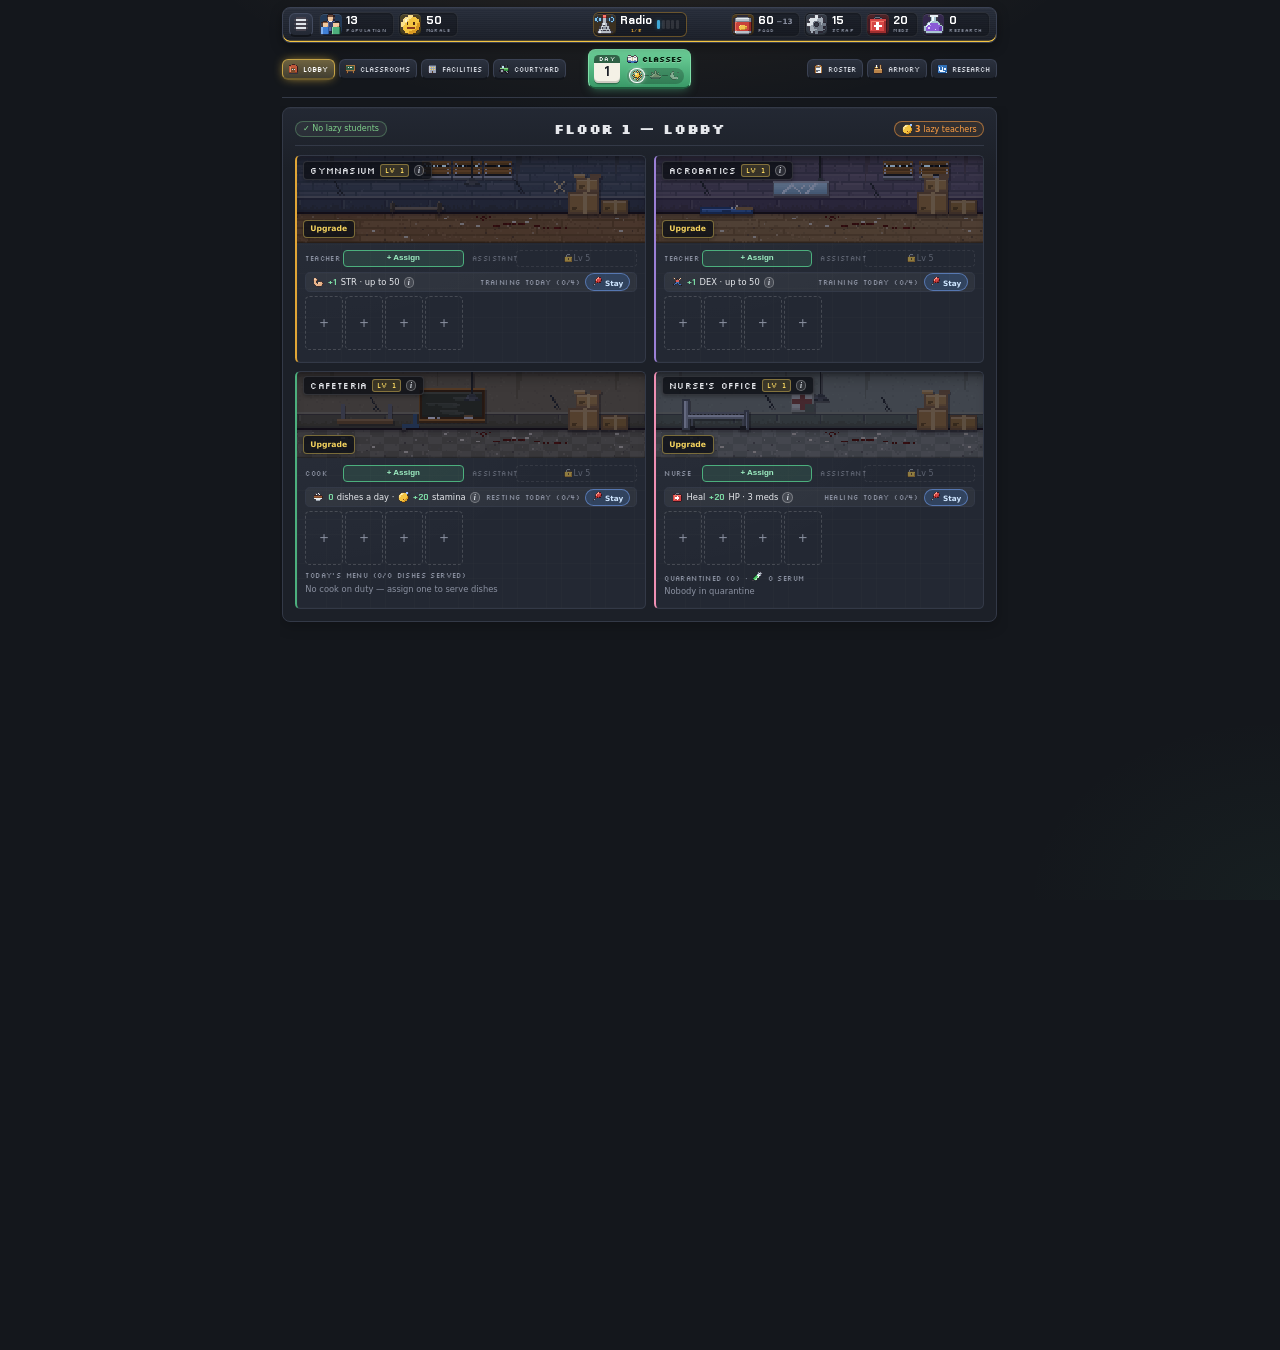
==== commit f1b8a372: "Readable fonts: Pixelify Sans's G, 2 and 8 were too easy to mix up, so the words the eye lands on fi" ====
--- a/index.html
+++ b/index.html
@@ -6,7 +6,7 @@
 <title>School of the Dead</title>
 <link rel="preconnect" href="https://fonts.googleapis.com" />
 <link rel="preconnect" href="https://fonts.gstatic.com" crossorigin />
-<link rel="stylesheet" href="https://fonts.googleapis.com/css2?family=Pixelify+Sans:wght@400..700&family=Silkscreen:wght@400;700&display=swap" />
+<link rel="stylesheet" href="https://fonts.googleapis.com/css2?family=Silkscreen:wght@400;700&family=Chakra+Petch:wght@600;700&display=swap" />
 <link rel="stylesheet" href="style.css" />
 </head>
 <body>
--- a/style.css
+++ b/style.css
@@ -3655,22 +3655,24 @@
 .room-site .farm-crew .person-tiles { gap: 3px; }
 
 /* ===== Typography: the game's pixel voice =====
-   Pixelify Sans for anything the eye lands on first — headings, room names, the top bar, the tabs,
-   the big numbers and buttons; Silkscreen for the small uppercase labels. Body text and tooltips stay
-   in the plain sans-serif so the reading parts stay easy. */
+   Silkscreen (blocky pixel capitals) for the words the eye lands on first — headings, room plaques,
+   tabs, names, grade letters and the buttons that move the game on — and for the small uppercase
+   labels; Chakra Petch for the numbers that matter, so a 2 never reads as an 8. Body text and
+   tooltips stay in the plain sans-serif. */
 :root {
-  --font-display: "Pixelify Sans", "Segoe UI", system-ui, sans-serif;
+  --font-display: "Silkscreen", "Segoe UI", system-ui, sans-serif;
   --font-label: "Silkscreen", "Segoe UI", system-ui, sans-serif;
-}
-h1, h2, h3, .card h2 { font-family: var(--font-display); font-weight: 600; letter-spacing: 0.4px; }
-.card h2 { font-size: 24px; }
-.room h3, .subcard h3 { font-size: 17px; }
-.nav-btn, .subtab-btn, .cc2-tab { font-family: var(--font-display); font-weight: 600; letter-spacing: 0.3px; }
-.nav-btn { font-size: 13.5px; padding: 6px 10px 5px 7px; }
-.subtab-btn { font-size: 13px; }
-.scene-plaque, .ov-plaque { font-family: var(--font-display); font-weight: 600; letter-spacing: 0.3px; }
-.scene-plaque { font-size: 15px; }
-.ov-plaque { font-size: 13px; }
+  --font-number: "Chakra Petch", "Segoe UI", system-ui, sans-serif;
+}
+h1, h2, h3, .card h2 { font-family: var(--font-display); font-weight: 700; letter-spacing: 0.5px; }
+.card h2 { font-size: 21px; }
+.room h3, .subcard h3 { font-size: 15px; }
+.nav-btn, .subtab-btn, .cc2-tab { font-family: var(--font-display); font-weight: 400; letter-spacing: 0.3px; }
+.nav-btn { font-size: 11px; letter-spacing: 0; padding: 6px 9px 5px 7px; }
+.subtab-btn { font-size: 11.5px; }
+.scene-plaque, .ov-plaque { font-family: var(--font-display); font-weight: 400; letter-spacing: 0.3px; }
+.scene-plaque { font-size: 13px; }
+.ov-plaque { font-size: 11.5px; }
 .plaque-level { font-family: var(--font-label); font-weight: 400; letter-spacing: 0.5px; }
 .mini-label, .roster-table th, .hud-val small, .turn-day small, .cc2-tile-label {
   font-family: var(--font-label); font-weight: 400; letter-spacing: 0.6px;
@@ -3680,19 +3682,20 @@
 .hud-val small { font-size: 8px; }
 .cc2-tile-label { font-size: 9.5px; }
 /* numbers that matter: resources, the day, summaries, stats */
-.hud-val b, .turn-day b, .turn-label, .ov-big, .cs-value b, .cs-grade, .stat-pill b, .sk-tier, .cc2-tile-value {
-  font-family: var(--font-display); font-weight: 700;
+.hud-val b, .turn-day b, .ov-big, .cs-value b, .stat-pill b, .cc2-tile-value {
+  font-family: var(--font-number); font-weight: 700;
 }
 .hud-val b { font-size: 17px; }
 .turn-day b { font-size: 20px; }
 .ov-big { font-size: 26px; }
 .ov-big small { font-family: "Segoe UI", system-ui, sans-serif; font-weight: 600; }
+/* letters that matter: grades, a stat's name, the day's label */
+.cs-grade, .sk-tier, .turn-label, .cs-name b, .sk-stat { font-family: var(--font-display); font-weight: 700; }
+.cs-name b { font-size: 14px; }
 /* names and titles */
 .cc2-name, .tip-title, .pk-group, .room-tagline { font-family: var(--font-display); }
-.cc2-name { font-size: 30px; font-weight: 600; }
-.tip-title { font-size: 14px; font-weight: 600; letter-spacing: 0.3px; }
+.cc2-name { font-size: 26px; font-weight: 700; }
+.tip-title { font-size: 12.5px; font-weight: 700; letter-spacing: 0.3px; }
 /* buttons you press to move the game on */
-.btn-primary, .btn-big, .btn-danger { font-family: var(--font-display); font-weight: 600; letter-spacing: 0.3px; }
-.btn-big { font-size: 18px; }
-.cs-name b, .sk-stat { font-family: var(--font-display); font-weight: 700; letter-spacing: 0.4px; }
-.cs-name b { font-size: 16px; }
+.btn-primary, .btn-big, .btn-danger { font-family: var(--font-display); font-weight: 400; letter-spacing: 0.3px; }
+.btn-big { font-size: 15px; }
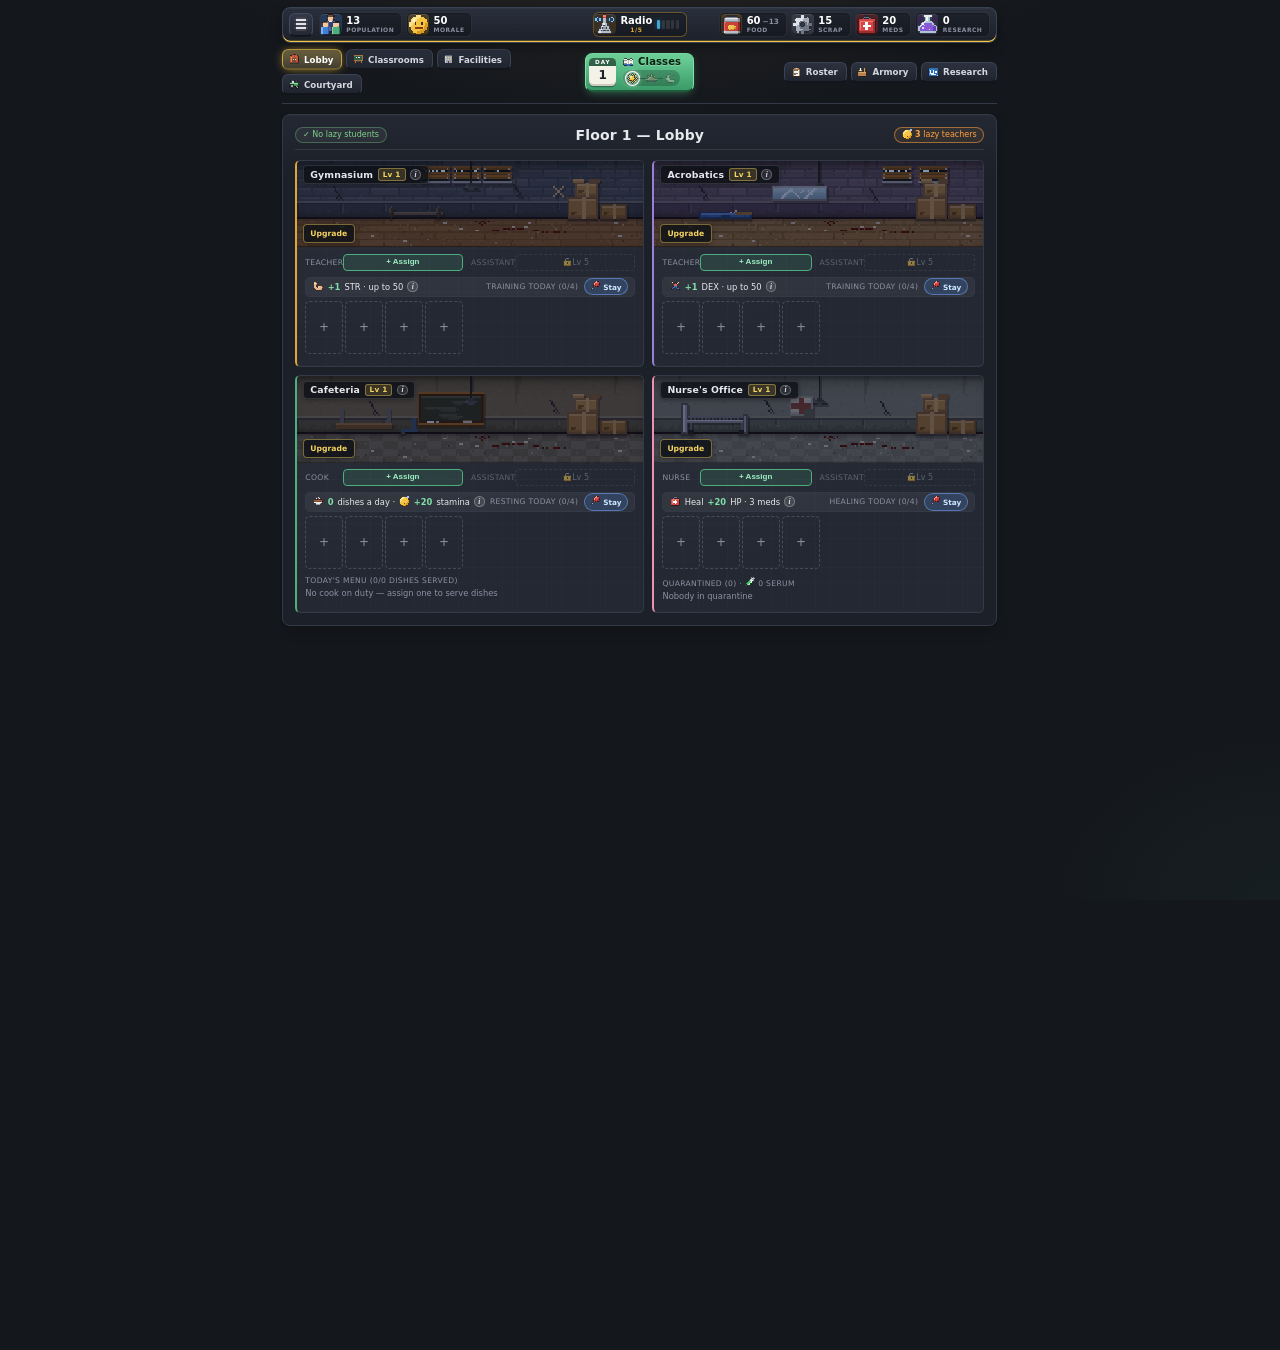
==== commit ebd2a032: "Back to the default font: reverts the pixel-font pass (Pixelify Sans, then Silkscreen + Chakra Petch" ====
--- a/index.html
+++ b/index.html
@@ -4,9 +4,6 @@
 <meta charset="UTF-8" />
 <meta name="viewport" content="width=device-width, initial-scale=1.0" />
 <title>School of the Dead</title>
-<link rel="preconnect" href="https://fonts.googleapis.com" />
-<link rel="preconnect" href="https://fonts.gstatic.com" crossorigin />
-<link rel="stylesheet" href="https://fonts.googleapis.com/css2?family=Silkscreen:wght@400;700&family=Chakra+Petch:wght@600;700&display=swap" />
 <link rel="stylesheet" href="style.css" />
 </head>
 <body>
--- a/style.css
+++ b/style.css
@@ -3653,49 +3653,3 @@
 .room-site .farm-crew + .site-groups { margin-top: 6px; }
 .room-site .person-tile.pt-farm { width: 56px; }
 .room-site .farm-crew .person-tiles { gap: 3px; }
-
-/* ===== Typography: the game's pixel voice =====
-   Silkscreen (blocky pixel capitals) for the words the eye lands on first — headings, room plaques,
-   tabs, names, grade letters and the buttons that move the game on — and for the small uppercase
-   labels; Chakra Petch for the numbers that matter, so a 2 never reads as an 8. Body text and
-   tooltips stay in the plain sans-serif. */
-:root {
-  --font-display: "Silkscreen", "Segoe UI", system-ui, sans-serif;
-  --font-label: "Silkscreen", "Segoe UI", system-ui, sans-serif;
-  --font-number: "Chakra Petch", "Segoe UI", system-ui, sans-serif;
-}
-h1, h2, h3, .card h2 { font-family: var(--font-display); font-weight: 700; letter-spacing: 0.5px; }
-.card h2 { font-size: 21px; }
-.room h3, .subcard h3 { font-size: 15px; }
-.nav-btn, .subtab-btn, .cc2-tab { font-family: var(--font-display); font-weight: 400; letter-spacing: 0.3px; }
-.nav-btn { font-size: 11px; letter-spacing: 0; padding: 6px 9px 5px 7px; }
-.subtab-btn { font-size: 11.5px; }
-.scene-plaque, .ov-plaque { font-family: var(--font-display); font-weight: 400; letter-spacing: 0.3px; }
-.scene-plaque { font-size: 13px; }
-.ov-plaque { font-size: 11.5px; }
-.plaque-level { font-family: var(--font-label); font-weight: 400; letter-spacing: 0.5px; }
-.mini-label, .roster-table th, .hud-val small, .turn-day small, .cc2-tile-label {
-  font-family: var(--font-label); font-weight: 400; letter-spacing: 0.6px;
-}
-.mini-label { font-size: 10px; }
-.roster-table th { font-size: 10px; }
-.hud-val small { font-size: 8px; }
-.cc2-tile-label { font-size: 9.5px; }
-/* numbers that matter: resources, the day, summaries, stats */
-.hud-val b, .turn-day b, .ov-big, .cs-value b, .stat-pill b, .cc2-tile-value {
-  font-family: var(--font-number); font-weight: 700;
-}
-.hud-val b { font-size: 17px; }
-.turn-day b { font-size: 20px; }
-.ov-big { font-size: 26px; }
-.ov-big small { font-family: "Segoe UI", system-ui, sans-serif; font-weight: 600; }
-/* letters that matter: grades, a stat's name, the day's label */
-.cs-grade, .sk-tier, .turn-label, .cs-name b, .sk-stat { font-family: var(--font-display); font-weight: 700; }
-.cs-name b { font-size: 14px; }
-/* names and titles */
-.cc2-name, .tip-title, .pk-group, .room-tagline { font-family: var(--font-display); }
-.cc2-name { font-size: 26px; font-weight: 700; }
-.tip-title { font-size: 12.5px; font-weight: 700; letter-spacing: 0.3px; }
-/* buttons you press to move the game on */
-.btn-primary, .btn-big, .btn-danger { font-family: var(--font-display); font-weight: 400; letter-spacing: 0.3px; }
-.btn-big { font-size: 15px; }
